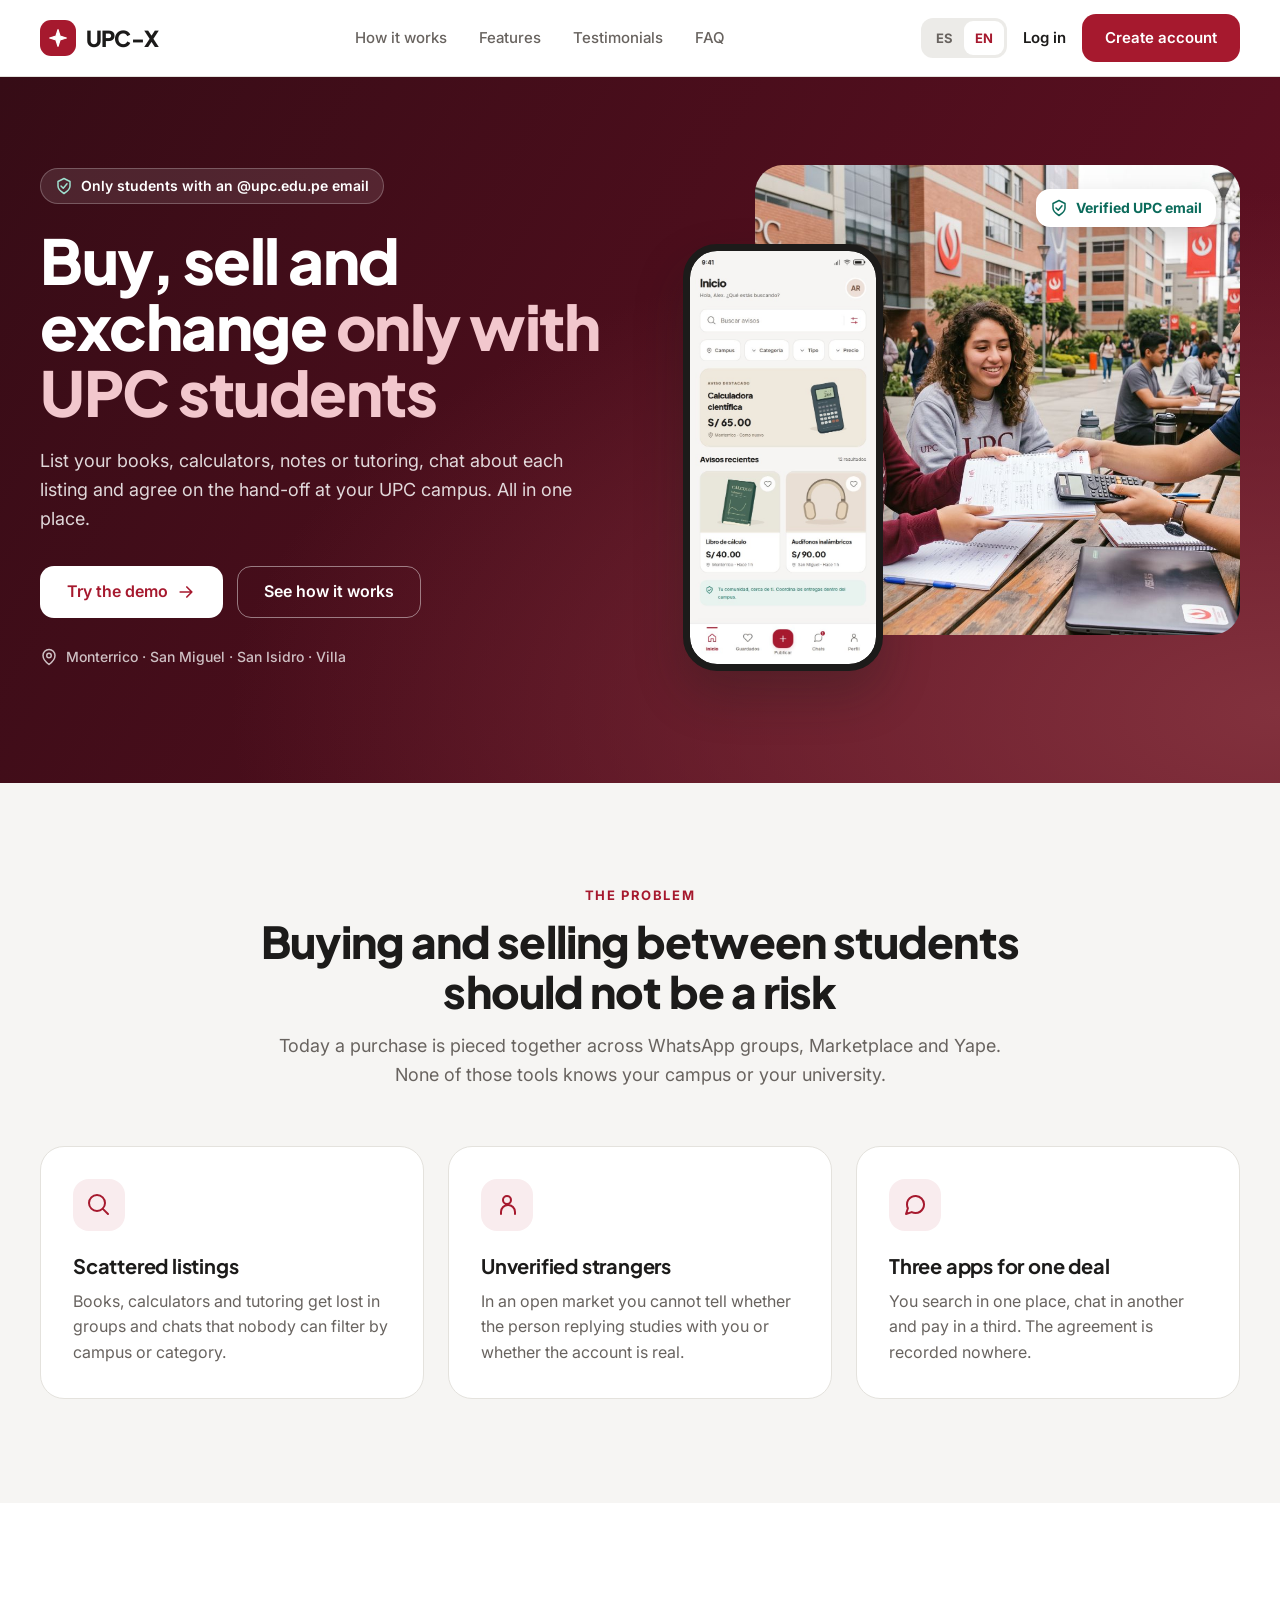
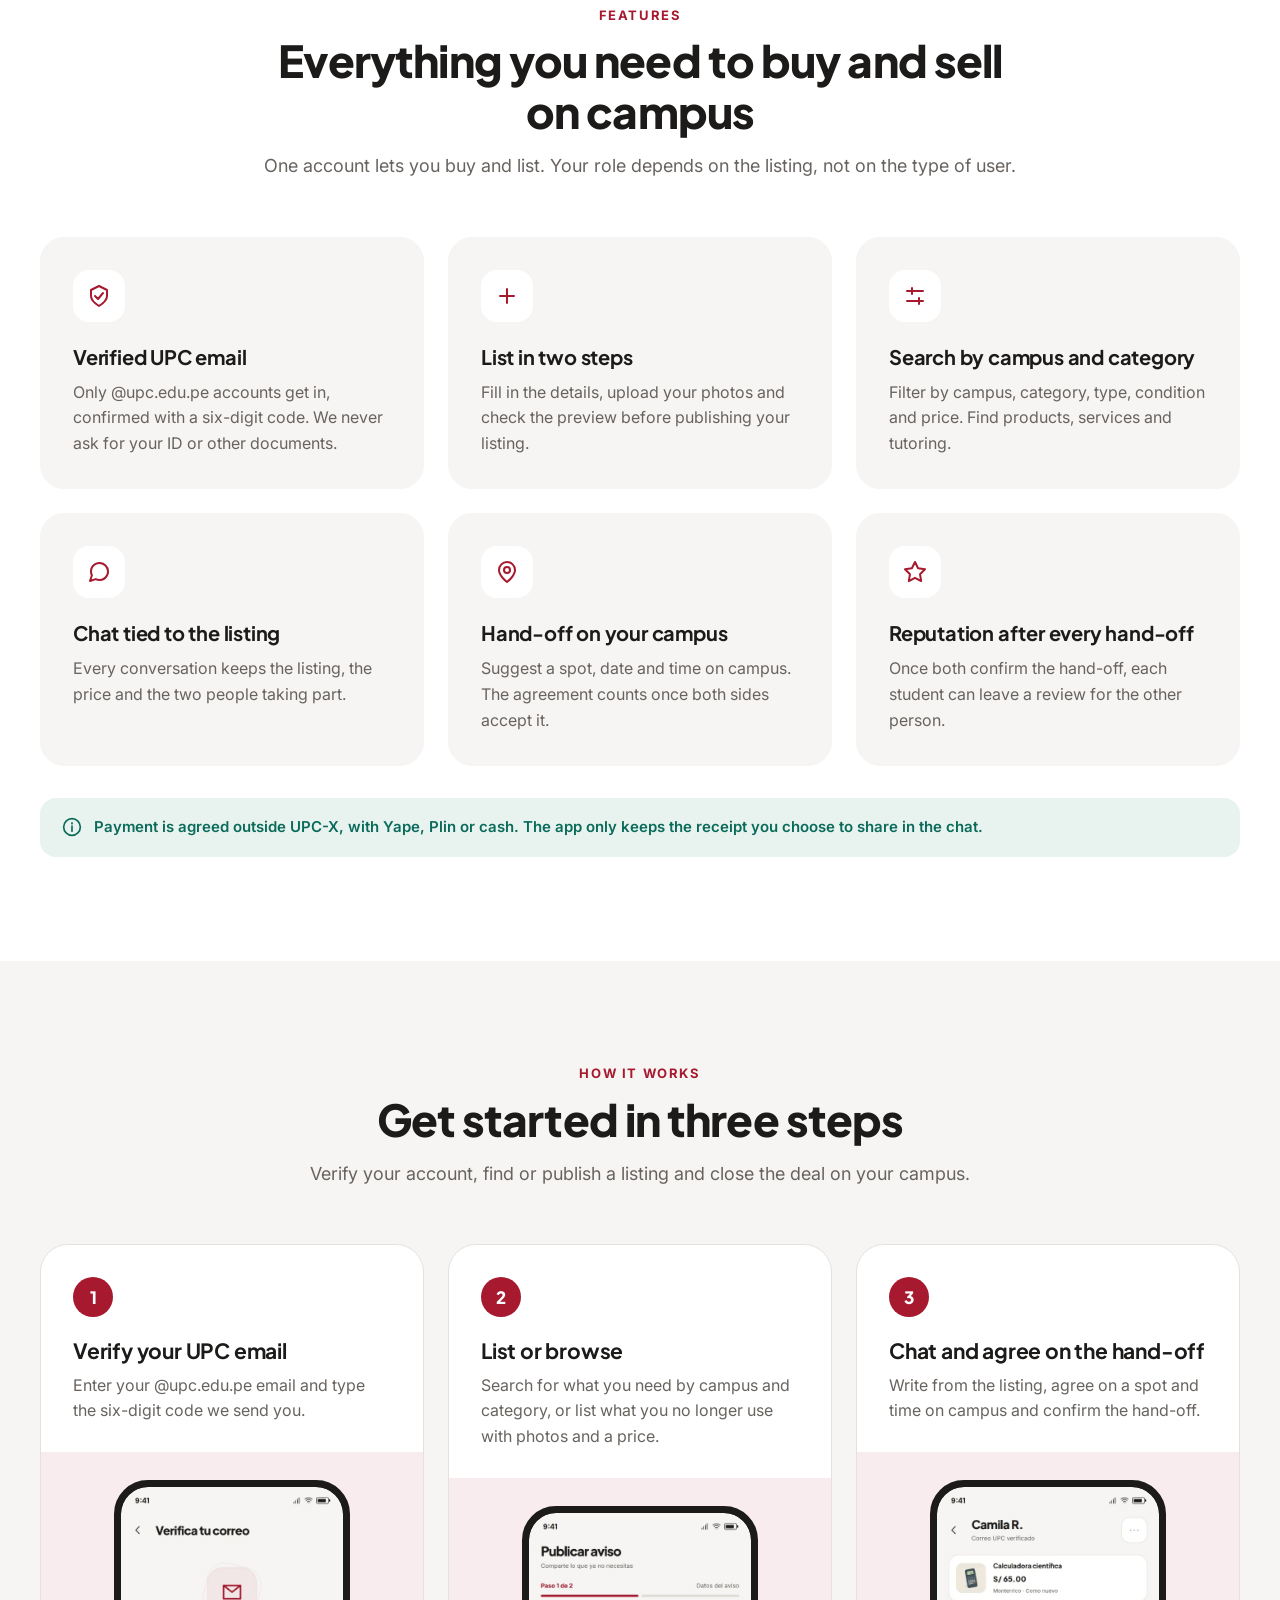
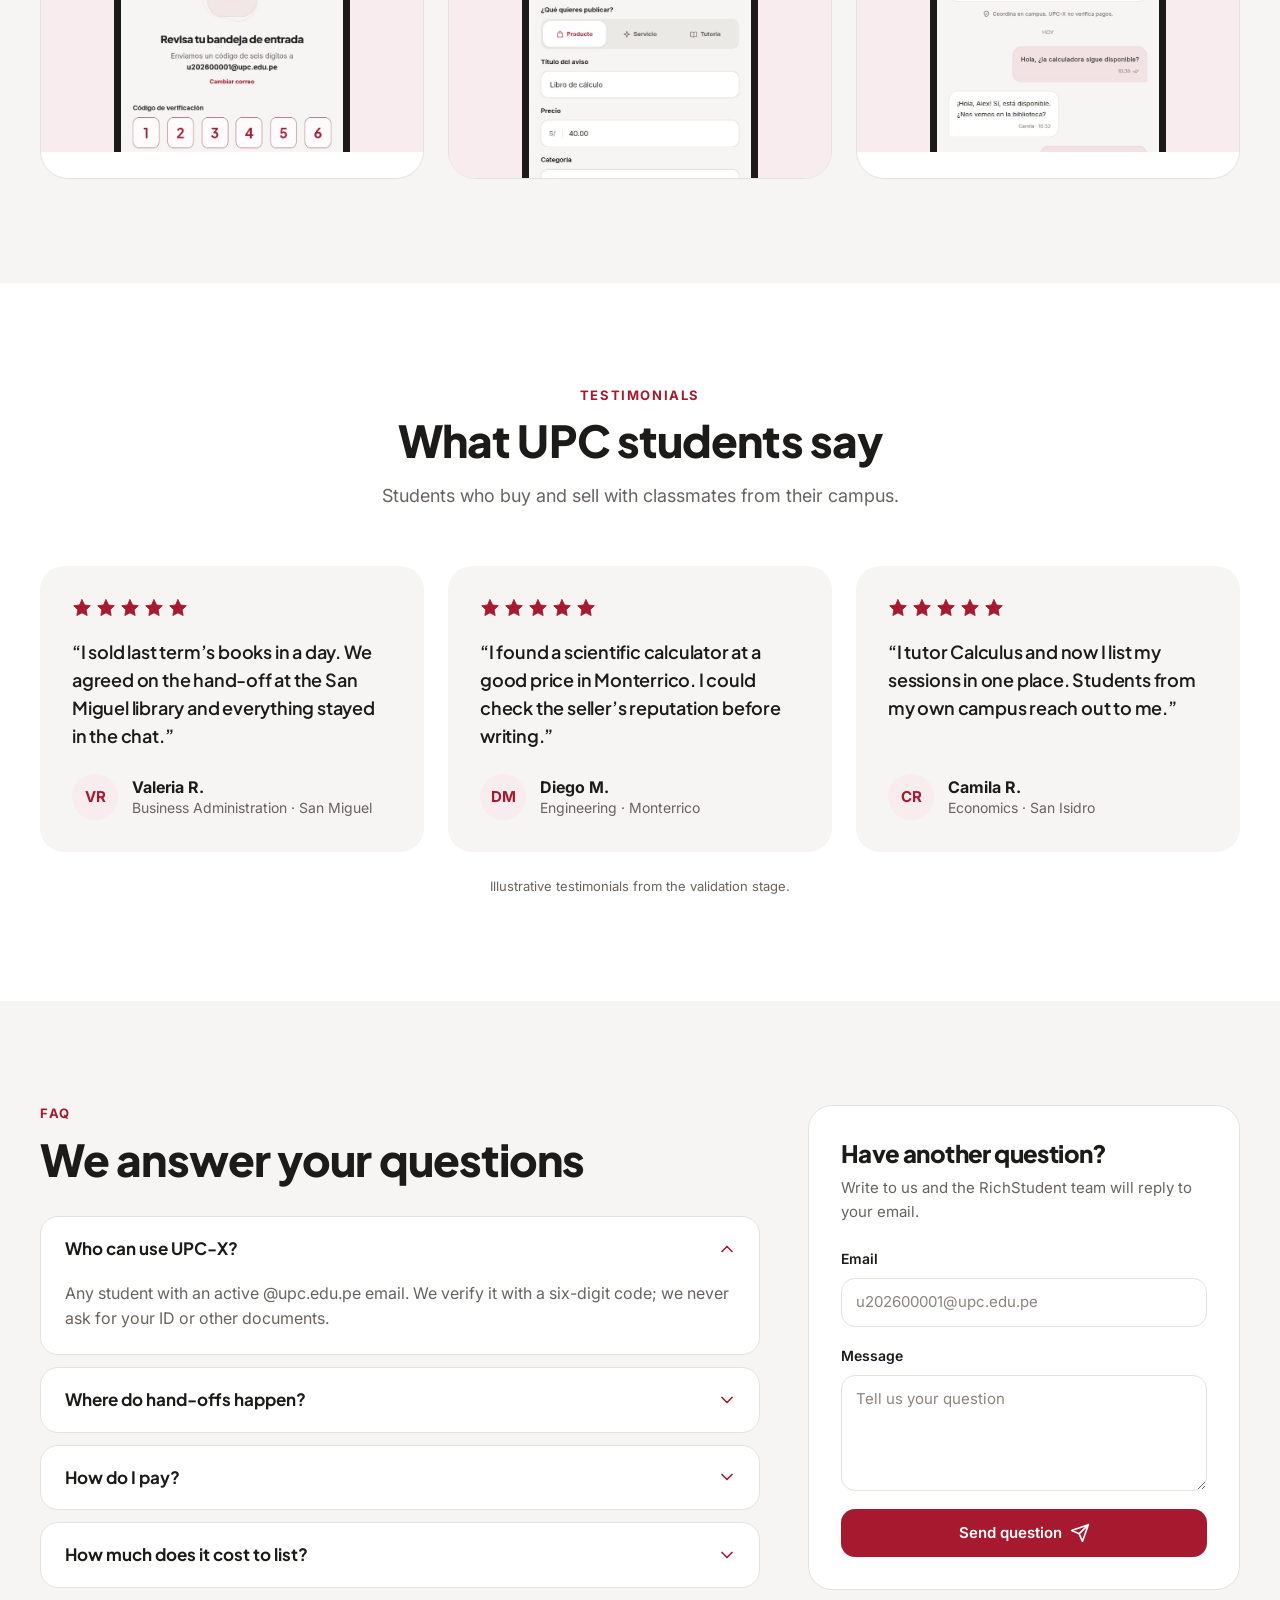
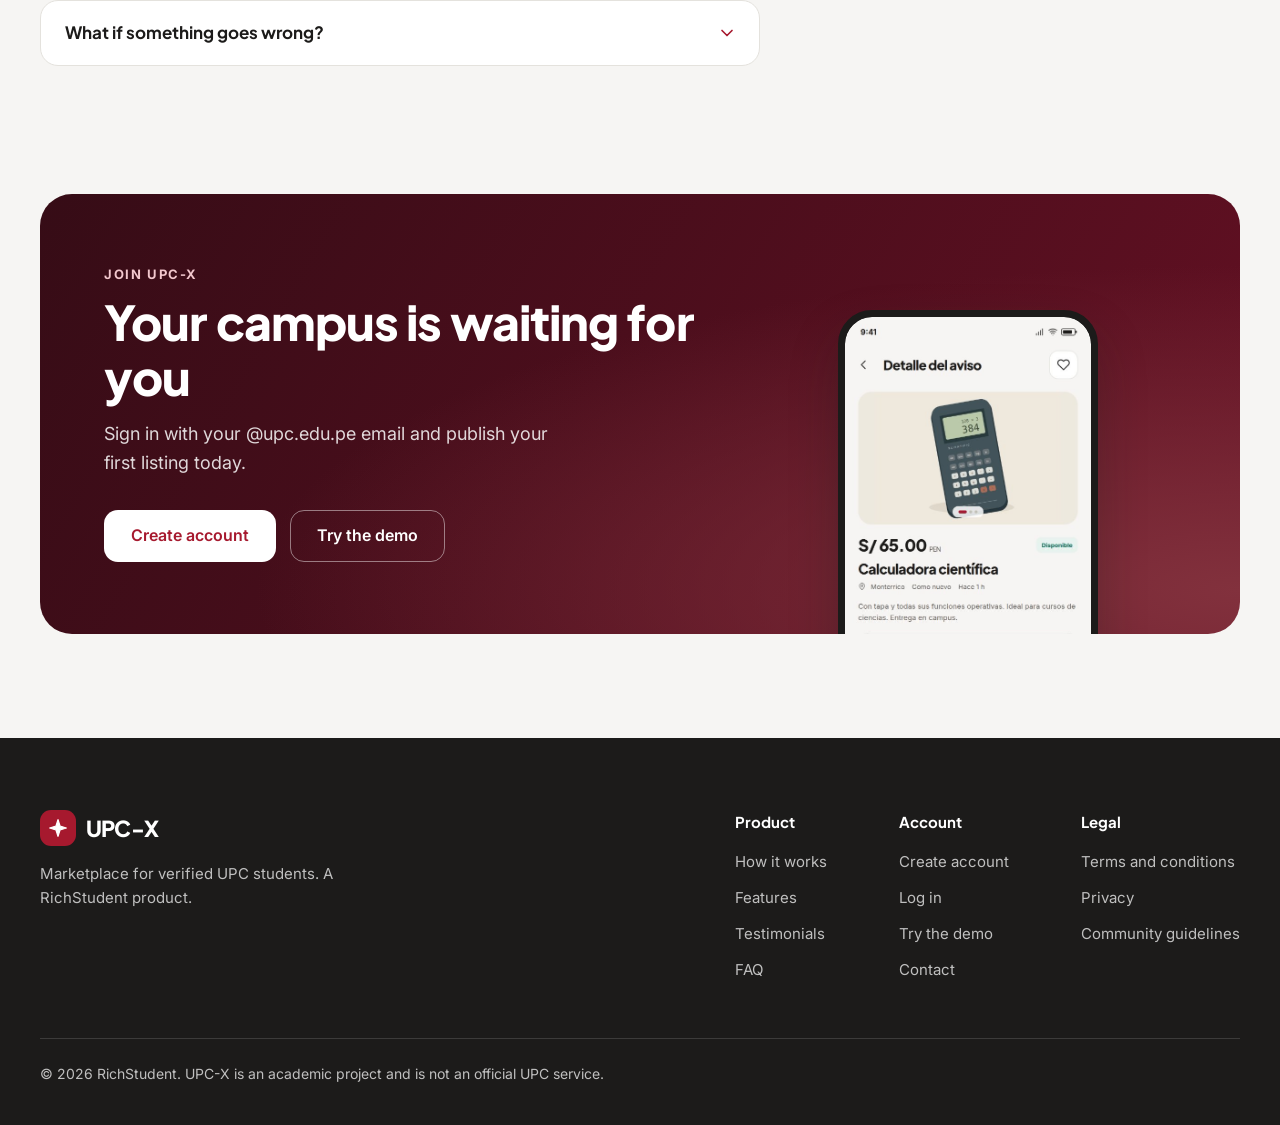
==== index.html @ 35629b8d "Forzar recarga de main.js (cache buster)" ====
<!doctype html>
<html lang="es-419">
<head>
  <meta charset="utf-8">
  <meta name="viewport" content="width=device-width, initial-scale=1">
  <title>UPC-X — Compra, vende e intercambia entre estudiantes UPC</title>
  <meta name="description" content="Marketplace web y móvil para estudiantes UPC verificados que coordinan compras, ventas, servicios y tutorías dentro del campus.">
  <meta name="keywords" content="marketplace UPC, estudiantes UPC, compra y venta en campus, avisos entre estudiantes, tutorías UPC">
  <meta name="author" content="RichStudent">
  <meta name="robots" content="index, follow">
  <meta name="theme-color" content="#a6192e">
  <link rel="canonical" href="https://upc-x.github.io/Landing-Page/">
  <link rel="alternate" hreflang="es-419" href="https://upc-x.github.io/Landing-Page/?lang=es">
  <link rel="alternate" hreflang="en" href="https://upc-x.github.io/Landing-Page/?lang=en">
  <link rel="alternate" hreflang="x-default" href="https://upc-x.github.io/Landing-Page/">
  <meta property="og:type" content="website">
  <meta property="og:site_name" content="UPC-X">
  <meta property="og:locale" content="es_LA">
  <meta property="og:locale:alternate" content="en_US">
  <meta property="og:url" content="https://upc-x.github.io/Landing-Page/">
  <meta property="og:title" content="UPC-X — Compra, vende e intercambia entre estudiantes UPC">
  <meta property="og:description" content="Marketplace web y móvil para estudiantes UPC verificados que coordinan compras, ventas, servicios y tutorías dentro del campus.">
  <meta property="og:image" content="https://upc-x.github.io/Landing-Page/assets/images/og-image.jpg">
  <meta property="og:image:alt" content="Portada de UPC-X: estudiantes UPC intercambiando útiles y la aplicación en un celular.">
  <meta name="twitter:card" content="summary_large_image">
  <meta name="twitter:title" content="UPC-X — Compra, vende e intercambia entre estudiantes UPC">
  <meta name="twitter:description" content="Marketplace web y móvil para estudiantes UPC verificados que coordinan compras, ventas, servicios y tutorías dentro del campus.">
  <meta name="twitter:image" content="https://upc-x.github.io/Landing-Page/assets/images/og-image.jpg">
  <meta name="twitter:image:alt" content="Portada de UPC-X: estudiantes UPC intercambiando útiles y la aplicación en un celular.">
  <link rel="icon" href="assets/icons/favicon.svg" type="image/svg+xml">
  <link rel="preconnect" href="https://fonts.googleapis.com">
  <link rel="preconnect" href="https://fonts.gstatic.com" crossorigin>
  <link href="https://fonts.googleapis.com/css2?family=Inter:wght@400;500;600;700&amp;family=Plus+Jakarta+Sans:wght@600;700;800&amp;display=swap" rel="stylesheet">
  <link rel="stylesheet" href="css/styles.css">
</head>
<body>
  <a class="skip-link" href="#contenido" data-i18n="skip">Saltar al contenido</a>

  <div id="landing">
    <header class="site-header" data-lp="LP-01" data-title="Inicio" data-name="Encabezado">
      <nav class="nav" aria-label="Principal" data-i18n-attr="aria-label:navLabel" data-name="nav · Barra superior">
        <div class="container nav-inner">
          <a class="brand" href="#inicio" aria-label="UPC-X, ir al inicio" data-i18n-attr="aria-label:brandLabel" data-name="Logo UPC-X">
            <span class="brand-mark"><svg class="icon" viewBox="0 0 24 24" aria-hidden="true"><path d="m12 2 2.4 7.6L22 12l-7.6 2.4L12 22l-2.4-7.6L2 12l7.6-2.4Z"/></svg></span>
            <span class="brand-name">UPC-X</span>
          </a>
          <ul class="nav-links" id="nav-menu" data-name="Enlaces">
            <li><a href="#como-funciona" data-i18n="navHow">Cómo funciona</a></li>
            <li><a href="#caracteristicas" data-i18n="navFeatures">Características</a></li>
            <li><a href="#testimonios" data-i18n="navTestimonials">Testimonios</a></li>
            <li><a href="#preguntas" data-i18n="navFaq">Preguntas frecuentes</a></li>
            <li class="nav-menu-actions"><a class="btn btn-outline" href="https://app.upcx.tech/acceso/iniciar-sesion" data-cta="login" data-i18n="login">Iniciar sesión</a><a class="btn btn-primary" href="https://app.upcx.tech/acceso/registro" data-cta="signup" data-i18n="signup">Crear cuenta</a></li>
          </ul>
          <div class="nav-actions" data-name="Acciones">
            <div class="lang-switch" role="group" aria-label="Idioma" data-i18n-attr="aria-label:langLabel" data-name="Selector de idioma">
              <button type="button" class="lang-option" data-lang="es" aria-pressed="true">ES</button>
              <button type="button" class="lang-option" data-lang="en" aria-pressed="false">EN</button>
            </div>
            <a class="nav-login" href="https://app.upcx.tech/acceso/iniciar-sesion" data-cta="login" data-i18n="login">Iniciar sesión</a>
            <a class="btn btn-primary nav-signup" href="https://app.upcx.tech/acceso/registro" data-cta="signup" data-i18n="signup" data-name="btn primary · Crear cuenta">Crear cuenta</a>
            <button type="button" class="menu-toggle" aria-expanded="false" aria-controls="nav-menu" aria-label="Abrir menú" data-i18n-attr="aria-label:menuOpen" data-name="icon-button · Menú">
              <svg class="icon" viewBox="0 0 24 24" aria-hidden="true"><path d="M4 7h16M4 12h16M4 17h16"/></svg>
            </button>
          </div>
        </div>
      </nav>

    </header>

    <main id="contenido">
      <section class="hero" id="inicio" aria-labelledby="hero-title" data-lp="LP-01" data-title="Inicio" data-name="Hero">
        <div class="container hero-grid">
          <div class="hero-copy" data-name="Propuesta de valor">
            <p class="hero-badge" data-name="badge · Solo estudiantes UPC"><svg class="icon" viewBox="0 0 24 24" aria-hidden="true"><path d="m12 2 8 4v6c0 5-8 10-8 10S4 17 4 12V6Zm-4 10 3 3 5-6"/></svg><span data-i18n="heroBadge">Solo estudiantes con correo @upc.edu.pe</span></p>
            <h1 id="hero-title" data-i18n-html="heroTitle">Compra, vende e intercambia <em>solo entre upecinos</em></h1>
            <p class="hero-lead" data-i18n="heroLead">Publica tus libros, calculadoras, apuntes o tutorías, conversa sobre cada aviso y acuerda la entrega en tu sede UPC. Todo en un mismo lugar.</p>
            <div class="hero-actions" data-name="Acciones">
              <a class="btn btn-light btn-lg" href="https://www.figma.com/proto/QGamFXN1K46XmRBrmCYpq9/UPC-X-Diseno-y-prototipos?node-id=5-325&amp;starting-point-node-id=5%3A325&amp;page-id=0%3A1&amp;scaling=scale-down" data-cta="demo" data-name="btn light · Probar demo"><span data-i18n="demo">Probar demo</span><svg class="icon" viewBox="0 0 24 24" aria-hidden="true"><path d="M5 12h14m-6-6 6 6-6 6"/></svg></a>
              <a class="btn btn-ghost btn-lg" href="#como-funciona" data-i18n="seeHow" data-name="btn ghost · Ver cómo funciona">Ver cómo funciona</a>
            </div>
            <p class="hero-campus" data-name="Sedes"><svg class="icon" viewBox="0 0 24 24" aria-hidden="true"><path d="M20 10c0 6-8 12-8 12S4 16 4 10a8 8 0 0 1 16 0ZM15 10a3 3 0 1 1-6 0 3 3 0 0 1 6 0Z"/></svg><span data-i18n="heroCampus">Monterrico · San Miguel · San Isidro · Villa</span></p>
          </div>
          <div class="hero-visual" data-name="Visual del hero">
            <img class="hero-photo" src="assets/images/hero-image.jpg" alt="Estudiantes UPC intercambian una calculadora y apuntes en una mesa del campus." data-i18n-attr="alt:heroPhotoAlt" width="1600" height="873" data-img="hero-image.jpg" data-wire="placeholder">
            <div class="phone hero-phone" data-name="Celular · Inicio">
              <img src="assets/images/app-home.jpg" alt="Pantalla de inicio de la app UPC-X con buscador, filtros y avisos recientes." data-i18n-attr="alt:appHomeAlt" width="540" height="1199" data-img="app-home.jpg" data-wire="placeholder">
            </div>
            <p class="hero-chip" data-name="badge · Correo UPC verificado"><svg class="icon" viewBox="0 0 24 24" aria-hidden="true"><path d="m12 2 8 4v6c0 5-8 10-8 10S4 17 4 12V6Zm-4 10 3 3 5-6"/></svg><span data-i18n="verifiedChip">Correo UPC verificado</span></p>
          </div>
        </div>
      </section>
      <section class="section section-warm" id="problema" aria-labelledby="problem-title" data-lp="LP-02" data-title="El problema" data-name="El problema">
        <div class="container">
          <div class="section-head" data-name="Encabezado">
            <p class="eyebrow" data-i18n="problemEyebrow">El problema</p>
            <h2 id="problem-title" data-i18n="problemTitle">Comprar y vender entre estudiantes no debería ser un riesgo</h2>
            <p class="section-lead" data-i18n="problemLead">Hoy la compra se arma entre grupos de WhatsApp, Marketplace y Yape. Ninguna de esas herramientas sabe de tu sede ni de tu universidad.</p>
          </div>
          <div class="card-grid card-grid-3" data-name="Tarjetas">
            <article class="card" data-name="Tarjeta · Avisos dispersos">
              <span class="card-icon"><svg class="icon" viewBox="0 0 24 24" aria-hidden="true"><path d="M21 21l-4.4-4.4M18 10a8 8 0 1 1-16 0 8 8 0 0 1 16 0Z"/></svg></span>
              <h3 data-i18n="problem1Title">Avisos dispersos</h3>
              <p data-i18n="problem1Text">Libros, calculadoras y tutorías se pierden entre grupos y chats que nadie puede filtrar por sede o categoría.</p>
            </article>
            <article class="card" data-name="Tarjeta · Desconocidos">
              <span class="card-icon"><svg class="icon" viewBox="0 0 24 24" aria-hidden="true"><path d="M20 21v-2a7 7 0 0 0-14 0v2M16 7a4 4 0 1 1-8 0 4 4 0 0 1 8 0Z"/></svg></span>
              <h3 data-i18n="problem2Title">Desconocidos sin verificar</h3>
              <p data-i18n="problem2Text">En un mercado abierto no sabes si quien te responde estudia contigo o si la cuenta es real.</p>
            </article>
            <article class="card" data-name="Tarjeta · Tres aplicaciones">
              <span class="card-icon"><svg class="icon" viewBox="0 0 24 24" aria-hidden="true"><path d="M21 11.5a8.4 8.4 0 0 1-.9 3.8 8.5 8.5 0 0 1-7.6 4.7 8.4 8.4 0 0 1-3.8-.9L3 21l1.9-5.7a8.4 8.4 0 0 1-.9-3.8 8.5 8.5 0 0 1 4.7-7.6 8.4 8.4 0 0 1 3.8-.9h.5a8.5 8.5 0 0 1 8 8v.5Z"/></svg></span>
              <h3 data-i18n="problem3Title">Todo en tres aplicaciones</h3>
              <p data-i18n="problem3Text">Buscas en un lado, conversas en otro y pagas en un tercero. El acuerdo no queda registrado en ningún lugar.</p>
            </article>
          </div>
        </div>
      </section>

      <section class="section" id="caracteristicas" aria-labelledby="features-title" data-lp="LP-03" data-title="Características" data-name="Características">
        <div class="container">
          <div class="section-head" data-name="Encabezado">
            <p class="eyebrow" data-i18n="featuresEyebrow">Características</p>
            <h2 id="features-title" data-i18n="featuresTitle">Todo lo que necesitas para comprar y vender en tu campus</h2>
            <p class="section-lead" data-i18n="featuresLead">Una sola cuenta sirve para comprar y para publicar. Tu rol depende del aviso, no del tipo de usuario.</p>
          </div>
          <div class="card-grid card-grid-3" data-name="Tarjetas">
            <article class="card card-soft" data-name="Tarjeta · Correo verificado">
              <span class="card-icon"><svg class="icon" viewBox="0 0 24 24" aria-hidden="true"><path d="m12 2 8 4v6c0 5-8 10-8 10S4 17 4 12V6Zm-4 10 3 3 5-6"/></svg></span>
              <h3 data-i18n="feature1Title">Correo UPC verificado</h3>
              <p data-i18n="feature1Text">Solo ingresan cuentas @upc.edu.pe, confirmadas con un código de seis dígitos. No pedimos DNI ni otros documentos.</p>
            </article>
            <article class="card card-soft" data-name="Tarjeta · Publicar">
              <span class="card-icon"><svg class="icon" viewBox="0 0 24 24" aria-hidden="true"><path d="M12 5v14M5 12h14"/></svg></span>
              <h3 data-i18n="feature2Title">Publica en dos pasos</h3>
              <p data-i18n="feature2Text">Completa los datos, sube tus fotos y revisa la previsualización antes de publicar tu aviso.</p>
            </article>
            <article class="card card-soft" data-name="Tarjeta · Buscar">
              <span class="card-icon"><svg class="icon" viewBox="0 0 24 24" aria-hidden="true"><path d="M4 7h16M4 17h16M9 4v6M16 14v6"/></svg></span>
              <h3 data-i18n="feature3Title">Busca por sede y categoría</h3>
              <p data-i18n="feature3Text">Filtra por campus, categoría, tipo, condición y precio. Encuentra productos, servicios y tutorías.</p>
            </article>
            <article class="card card-soft" data-name="Tarjeta · Chat">
              <span class="card-icon"><svg class="icon" viewBox="0 0 24 24" aria-hidden="true"><path d="M21 11.5a8.4 8.4 0 0 1-.9 3.8 8.5 8.5 0 0 1-7.6 4.7 8.4 8.4 0 0 1-3.8-.9L3 21l1.9-5.7a8.4 8.4 0 0 1-.9-3.8 8.5 8.5 0 0 1 4.7-7.6 8.4 8.4 0 0 1 3.8-.9h.5a8.5 8.5 0 0 1 8 8v.5Z"/></svg></span>
              <h3 data-i18n="feature4Title">Chat ligado al aviso</h3>
              <p data-i18n="feature4Text">Cada conversación conserva el aviso, el precio y a las dos personas que participan.</p>
            </article>
            <article class="card card-soft" data-name="Tarjeta · Encuentro">
              <span class="card-icon"><svg class="icon" viewBox="0 0 24 24" aria-hidden="true"><path d="M20 10c0 6-8 12-8 12S4 16 4 10a8 8 0 0 1 16 0ZM15 10a3 3 0 1 1-6 0 3 3 0 0 1 6 0Z"/></svg></span>
              <h3 data-i18n="feature5Title">Entrega en tu sede</h3>
              <p data-i18n="feature5Text">Propón punto, fecha y hora dentro del campus. El acuerdo vale cuando ambas partes lo aceptan.</p>
            </article>
            <article class="card card-soft" data-name="Tarjeta · Reputación">
              <span class="card-icon"><svg class="icon" viewBox="0 0 24 24" aria-hidden="true"><path d="m12 2 3.1 6.3L22 9.3l-5 4.9 1.2 6.9-6.2-3.3-6.2 3.3 1.2-6.9-5-4.9 6.9-1Z"/></svg></span>
              <h3 data-i18n="feature6Title">Reputación tras cada entrega</h3>
              <p data-i18n="feature6Text">Cuando ambos confirman la entrega, cada estudiante puede dejar una reseña a la otra persona.</p>
            </article>
          </div>
          <p class="notice" data-name="notice · Pagos fuera de UPC-X"><svg class="icon" viewBox="0 0 24 24" aria-hidden="true"><path d="M22 12a10 10 0 1 1-20 0 10 10 0 0 1 20 0ZM12 11v6m0-10v1"/></svg><span data-i18n="paymentNotice">El pago se acuerda fuera de UPC-X, con Yape, Plin o efectivo. La app solo guarda la constancia que decidas compartir en el chat.</span></p>
        </div>
      </section>

      <section class="section section-warm" id="como-funciona" aria-labelledby="how-title" data-lp="LP-04" data-title="Cómo funciona" data-name="Cómo funciona">
        <div class="container">
          <div class="section-head" data-name="Encabezado">
            <p class="eyebrow" data-i18n="howEyebrow">Cómo funciona</p>
            <h2 id="how-title" data-i18n="howTitle">Empieza en tres pasos</h2>
            <p class="section-lead" data-i18n="howLead">Verifica tu cuenta, encuentra o publica un aviso y cierra el trato en tu sede.</p>
          </div>
          <ol class="steps" data-name="Pasos">
            <li class="step" data-name="Paso 1 · Verifica">
              <div class="step-copy" data-name="Texto">
                <span class="step-number" aria-hidden="true">1</span>
                <h3 data-i18n="step1Title">Verifica tu correo UPC</h3>
                <p data-i18n="step1Text">Ingresa tu correo @upc.edu.pe y escribe el código de seis dígitos que te enviamos.</p>
              </div>
              <div class="step-shot" data-name="Captura">
                <div class="phone" data-name="Celular · Verificación"><img src="assets/images/app-verification.jpg" alt="Pantalla de verificación con el código de seis dígitos." data-i18n-attr="alt:appVerifyAlt" width="540" height="1199" loading="lazy" data-img="app-verification.jpg" data-wire="placeholder"></div>
              </div>
            </li>
            <li class="step" data-name="Paso 2 · Publica o explora">
              <div class="step-copy" data-name="Texto">
                <span class="step-number" aria-hidden="true">2</span>
                <h3 data-i18n="step2Title">Publica o explora</h3>
                <p data-i18n="step2Text">Busca lo que necesitas por sede y categoría, o publica lo que ya no usas con fotos y precio.</p>
              </div>
              <div class="step-shot" data-name="Captura">
                <div class="phone" data-name="Celular · Publicar"><img src="assets/images/app-publish.jpg" alt="Formulario para publicar un aviso con tipo, título, precio y categoría." data-i18n-attr="alt:appPublishAlt" width="540" height="1199" loading="lazy" data-img="app-publish.jpg" data-wire="placeholder"></div>
              </div>
            </li>
            <li class="step" data-name="Paso 3 · Acuerda">
              <div class="step-copy" data-name="Texto">
                <span class="step-number" aria-hidden="true">3</span>
                <h3 data-i18n="step3Title">Conversa y acuerda la entrega</h3>
                <p data-i18n="step3Text">Escribe desde el aviso, acuerden punto y hora en el campus y confirmen la entrega.</p>
              </div>
              <div class="step-shot" data-name="Captura">
                <div class="phone" data-name="Celular · Chat"><img src="assets/images/app-chat.jpg" alt="Conversación sobre una calculadora con la propuesta de encuentro." data-i18n-attr="alt:appChatAlt" width="540" height="1199" loading="lazy" data-img="app-chat.jpg" data-wire="placeholder"></div>
              </div>
            </li>
          </ol>
        </div>
      </section>

      <section class="section" id="testimonios" aria-labelledby="testimonials-title" data-lp="LP-05" data-title="Testimonios" data-name="Testimonios">
        <div class="container">
          <div class="section-head" data-name="Encabezado">
            <p class="eyebrow" data-i18n="testimonialsEyebrow">Testimonios</p>
            <h2 id="testimonials-title" data-i18n="testimonialsTitle">Lo que dicen los upecinos</h2>
            <p class="section-lead" data-i18n="testimonialsLead">Estudiantes que compran y venden entre compañeros de su sede.</p>
          </div>
          <div class="card-grid card-grid-3" data-name="Tarjetas">
            <figure class="quote" data-name="Testimonio · Valeria">
              <div class="stars" role="img" aria-label="5 de 5 estrellas" data-i18n-attr="aria-label:stars" data-name="Calificación · 5 estrellas"><svg class="icon" viewBox="0 0 24 24" aria-hidden="true"><path d="m12 2 3.1 6.3L22 9.3l-5 4.9 1.2 6.9-6.2-3.3-6.2 3.3 1.2-6.9-5-4.9 6.9-1Z"/></svg><svg class="icon" viewBox="0 0 24 24" aria-hidden="true"><path d="m12 2 3.1 6.3L22 9.3l-5 4.9 1.2 6.9-6.2-3.3-6.2 3.3 1.2-6.9-5-4.9 6.9-1Z"/></svg><svg class="icon" viewBox="0 0 24 24" aria-hidden="true"><path d="m12 2 3.1 6.3L22 9.3l-5 4.9 1.2 6.9-6.2-3.3-6.2 3.3 1.2-6.9-5-4.9 6.9-1Z"/></svg><svg class="icon" viewBox="0 0 24 24" aria-hidden="true"><path d="m12 2 3.1 6.3L22 9.3l-5 4.9 1.2 6.9-6.2-3.3-6.2 3.3 1.2-6.9-5-4.9 6.9-1Z"/></svg><svg class="icon" viewBox="0 0 24 24" aria-hidden="true"><path d="m12 2 3.1 6.3L22 9.3l-5 4.9 1.2 6.9-6.2-3.3-6.2 3.3 1.2-6.9-5-4.9 6.9-1Z"/></svg></div>
              <blockquote data-i18n="quote1">“Vendí mis libros del ciclo pasado en un día. Coordinamos la entrega en la biblioteca de San Miguel y todo quedó en el chat.”</blockquote>
              <figcaption class="person" data-name="Autora"><span class="avatar" aria-hidden="true">VR</span><span><strong>Valeria R.</strong><span data-i18n="quote1Role">Administración · San Miguel</span></span></figcaption>
            </figure>
            <figure class="quote" data-name="Testimonio · Diego">
              <div class="stars" role="img" aria-label="5 de 5 estrellas" data-i18n-attr="aria-label:stars" data-name="Calificación · 5 estrellas"><svg class="icon" viewBox="0 0 24 24" aria-hidden="true"><path d="m12 2 3.1 6.3L22 9.3l-5 4.9 1.2 6.9-6.2-3.3-6.2 3.3 1.2-6.9-5-4.9 6.9-1Z"/></svg><svg class="icon" viewBox="0 0 24 24" aria-hidden="true"><path d="m12 2 3.1 6.3L22 9.3l-5 4.9 1.2 6.9-6.2-3.3-6.2 3.3 1.2-6.9-5-4.9 6.9-1Z"/></svg><svg class="icon" viewBox="0 0 24 24" aria-hidden="true"><path d="m12 2 3.1 6.3L22 9.3l-5 4.9 1.2 6.9-6.2-3.3-6.2 3.3 1.2-6.9-5-4.9 6.9-1Z"/></svg><svg class="icon" viewBox="0 0 24 24" aria-hidden="true"><path d="m12 2 3.1 6.3L22 9.3l-5 4.9 1.2 6.9-6.2-3.3-6.2 3.3 1.2-6.9-5-4.9 6.9-1Z"/></svg><svg class="icon" viewBox="0 0 24 24" aria-hidden="true"><path d="m12 2 3.1 6.3L22 9.3l-5 4.9 1.2 6.9-6.2-3.3-6.2 3.3 1.2-6.9-5-4.9 6.9-1Z"/></svg></div>
              <blockquote data-i18n="quote2">“Encontré una calculadora científica a buen precio en Monterrico. Pude ver la reputación del vendedor antes de escribirle.”</blockquote>
              <figcaption class="person" data-name="Autor"><span class="avatar" aria-hidden="true">DM</span><span><strong>Diego M.</strong><span data-i18n="quote2Role">Ingeniería · Monterrico</span></span></figcaption>
            </figure>
            <figure class="quote" data-name="Testimonio · Camila">
              <div class="stars" role="img" aria-label="5 de 5 estrellas" data-i18n-attr="aria-label:stars" data-name="Calificación · 5 estrellas"><svg class="icon" viewBox="0 0 24 24" aria-hidden="true"><path d="m12 2 3.1 6.3L22 9.3l-5 4.9 1.2 6.9-6.2-3.3-6.2 3.3 1.2-6.9-5-4.9 6.9-1Z"/></svg><svg class="icon" viewBox="0 0 24 24" aria-hidden="true"><path d="m12 2 3.1 6.3L22 9.3l-5 4.9 1.2 6.9-6.2-3.3-6.2 3.3 1.2-6.9-5-4.9 6.9-1Z"/></svg><svg class="icon" viewBox="0 0 24 24" aria-hidden="true"><path d="m12 2 3.1 6.3L22 9.3l-5 4.9 1.2 6.9-6.2-3.3-6.2 3.3 1.2-6.9-5-4.9 6.9-1Z"/></svg><svg class="icon" viewBox="0 0 24 24" aria-hidden="true"><path d="m12 2 3.1 6.3L22 9.3l-5 4.9 1.2 6.9-6.2-3.3-6.2 3.3 1.2-6.9-5-4.9 6.9-1Z"/></svg><svg class="icon" viewBox="0 0 24 24" aria-hidden="true"><path d="m12 2 3.1 6.3L22 9.3l-5 4.9 1.2 6.9-6.2-3.3-6.2 3.3 1.2-6.9-5-4.9 6.9-1Z"/></svg></div>
              <blockquote data-i18n="quote3">“Doy tutorías de Cálculo y ahora las publico en un solo lugar. Me escriben estudiantes de mi misma sede.”</blockquote>
              <figcaption class="person" data-name="Autora"><span class="avatar" aria-hidden="true">CR</span><span><strong>Camila R.</strong><span data-i18n="quote3Role">Economía · San Isidro</span></span></figcaption>
            </figure>
          </div>
          <p class="footnote" data-i18n="testimonialsNote">Testimonios ilustrativos de la etapa de validación.</p>
        </div>
      </section>

      <section class="section section-warm" id="preguntas" aria-labelledby="faq-title" data-lp="LP-06" data-title="Preguntas frecuentes y contacto" data-name="Preguntas frecuentes y contacto">
        <div class="container faq-grid">
          <div class="faq" data-name="Preguntas frecuentes">
            <div class="section-head section-head-left" data-name="Encabezado">
              <p class="eyebrow" data-i18n="faqEyebrow">Preguntas frecuentes</p>
              <h2 id="faq-title" data-i18n="faqTitle">Resolvemos tus dudas</h2>
            </div>
            <div class="faq-list" data-name="Lista">
              <details class="faq-item" open data-name="Pregunta · Quién">
                <summary><span data-i18n="faq1Q">¿Quién puede usar UPC-X?</span><svg class="icon faq-icon" viewBox="0 0 24 24" aria-hidden="true"><path d="m6 9 6 6 6-6"/></svg></summary>
                <p data-i18n="faq1A">Cualquier estudiante con correo @upc.edu.pe activo. Lo verificamos con un código de seis dígitos; no pedimos DNI ni otros documentos.</p>
              </details>
              <details class="faq-item" data-name="Pregunta · Entregas">
                <summary><span data-i18n="faq2Q">¿Dónde se realizan las entregas?</span><svg class="icon faq-icon" viewBox="0 0 24 24" aria-hidden="true"><path d="m6 9 6 6 6-6"/></svg></summary>
                <p data-i18n="faq2A">En una sede UPC de Lima: Monterrico, San Miguel, San Isidro o Villa. Desde el chat se propone punto, fecha y hora, y ambas partes deben aceptar. Recomendamos lugares concurridos del campus.</p>
              </details>
              <details class="faq-item" data-name="Pregunta · Pagos">
                <summary><span data-i18n="faq3Q">¿Cómo se paga?</span><svg class="icon faq-icon" viewBox="0 0 24 24" aria-hidden="true"><path d="m6 9 6 6 6-6"/></svg></summary>
                <p data-i18n="faq3A">Fuera de UPC-X, con billeteras digitales como Yape o Plin, o en efectivo al entregar. UPC-X no procesa pagos: solo registra la constancia que compartas en la conversación.</p>
              </details>
              <details class="faq-item" data-name="Pregunta · Costo">
                <summary><span data-i18n="faq4Q">¿Cuánto cuesta publicar?</span><svg class="icon faq-icon" viewBox="0 0 24 24" aria-hidden="true"><path d="m6 9 6 6 6-6"/></svg></summary>
                <p data-i18n="faq4A">Durante el piloto, publicar avisos y contactar a otros estudiantes no tiene costo.</p>
              </details>
              <details class="faq-item" data-name="Pregunta · Problemas">
                <summary><span data-i18n="faq5Q">¿Qué pasa si algo sale mal?</span><svg class="icon faq-icon" viewBox="0 0 24 24" aria-hidden="true"><path d="m6 9 6 6 6-6"/></svg></summary>
                <p data-i18n="faq5A">Puedes cancelar el acuerdo antes de la entrega y reportar un aviso o una conversación. Las reseñas solo se habilitan cuando ambas partes confirman la entrega.</p>
              </details>
            </div>
          </div>
          <div class="contact-card" id="contacto" data-name="Contacto">
            <h3 data-i18n="contactTitle">¿Tienes otra consulta?</h3>
            <p data-i18n="contactLead">Escríbenos y el equipo de RichStudent te responderá a tu correo.</p>
            <form class="contact-form" novalidate data-name="Formulario">
              <div class="field" data-name="field · Correo">
                <label for="contact-email" data-i18n="contactEmail">Correo electrónico</label>
                <input id="contact-email" name="email" type="email" autocomplete="email" placeholder="u202600001@upc.edu.pe" aria-describedby="contact-email-error">
                <p class="field-error" id="contact-email-error" hidden></p>
              </div>
              <div class="field" data-name="field · Mensaje">
                <label for="contact-message" data-i18n="contactMessage">Mensaje</label>
                <textarea id="contact-message" name="message" rows="4" placeholder="Cuéntanos tu duda" data-i18n-attr="placeholder:contactMessagePlaceholder" aria-describedby="contact-message-error"></textarea>
                <p class="field-error" id="contact-message-error" hidden></p>
              </div>
              <button type="submit" class="btn btn-primary btn-block" data-name="btn primary · Enviar consulta"><span data-i18n="contactSubmit">Enviar consulta</span><svg class="icon" viewBox="0 0 24 24" aria-hidden="true"><path d="m22 2-7 20-4-9L2 9Zm0 0L11 13"/></svg></button>
              <p class="form-status" role="status" aria-live="polite" hidden></p>
            </form>
          </div>
        </div>
      </section>

      <section class="section section-cta" aria-labelledby="cta-title" data-lp="LP-07" data-title="Llamado a la acción" data-name="Llamado a la acción">
        <div class="container">
          <div class="cta-card" data-name="Tarjeta CTA">
            <div class="cta-copy" data-name="Texto">
              <p class="eyebrow eyebrow-light" data-i18n="ctaEyebrow">Únete a UPC-X</p>
              <h2 id="cta-title" data-i18n="ctaTitle">Tu campus te está esperando</h2>
              <p class="cta-lead" data-i18n="ctaLead">Entra con tu correo @upc.edu.pe y publica tu primer aviso hoy.</p>
              <div class="hero-actions" data-name="Acciones">
                <a class="btn btn-light btn-lg" href="https://app.upcx.tech/acceso/registro" data-cta="signup" data-i18n="signup" data-name="btn light · Crear cuenta">Crear cuenta</a>
                <a class="btn btn-ghost btn-lg" href="https://www.figma.com/proto/QGamFXN1K46XmRBrmCYpq9/UPC-X-Diseno-y-prototipos?node-id=5-325&amp;starting-point-node-id=5%3A325&amp;page-id=0%3A1&amp;scaling=scale-down" data-cta="demo" data-i18n="demo" data-name="btn ghost · Probar demo">Probar demo</a>
              </div>
            </div>
            <div class="cta-visual" data-name="Visual">
              <div class="phone cta-phone" data-name="Celular · Detalle del aviso"><img src="assets/images/app-detail.jpg" alt="Detalle de un aviso con precio, sede de entrega y botón para contactar." data-i18n-attr="alt:appDetailAlt" width="540" height="1199" loading="lazy" data-img="app-detail.jpg" data-wire="placeholder"></div>
            </div>
          </div>
        </div>
      </section>
    </main>

    <footer class="footer" data-lp="LP-08" data-title="Footer" data-name="Footer">
      <div class="container">
        <div class="footer-top" data-name="Contenido">
          <div class="footer-brand" data-name="Marca">
            <a class="brand brand-light" href="#inicio" aria-label="UPC-X, volver al inicio" data-i18n-attr="aria-label:brandTopLabel" data-name="Logo UPC-X">
              <span class="brand-mark"><svg class="icon" viewBox="0 0 24 24" aria-hidden="true"><path d="m12 2 2.4 7.6L22 12l-7.6 2.4L12 22l-2.4-7.6L2 12l7.6-2.4Z"/></svg></span>
              <span class="brand-name">UPC-X</span>
            </a>
            <p data-i18n="footerTagline">Marketplace entre estudiantes UPC verificados. Un producto de RichStudent.</p>
          </div>
          <nav class="footer-cols" aria-label="Pie de página" data-i18n-attr="aria-label:footerNavLabel" data-name="Columnas">
            <div class="footer-col" data-name="Producto">
              <h4 data-i18n="footerProduct">Producto</h4>
              <a href="#como-funciona" data-i18n="navHow">Cómo funciona</a>
              <a href="#caracteristicas" data-i18n="navFeatures">Características</a>
              <a href="#testimonios" data-i18n="navTestimonials">Testimonios</a>
              <a href="#preguntas" data-i18n="navFaq">Preguntas frecuentes</a>
            </div>
            <div class="footer-col" data-name="Cuenta">
              <h4 data-i18n="footerAccount">Cuenta</h4>
              <a href="https://app.upcx.tech/acceso/registro" data-cta="signup" data-i18n="signup">Crear cuenta</a>
              <a href="https://app.upcx.tech/acceso/iniciar-sesion" data-cta="login" data-i18n="login">Iniciar sesión</a>
              <a href="https://www.figma.com/proto/QGamFXN1K46XmRBrmCYpq9/UPC-X-Diseno-y-prototipos?node-id=5-325&amp;starting-point-node-id=5%3A325&amp;page-id=0%3A1&amp;scaling=scale-down" data-cta="demo" data-i18n="demo">Probar demo</a>
              <a href="#contacto" data-i18n="footerContact">Contacto</a>
            </div>
            <div class="footer-col" data-name="Legal">
              <h4 data-i18n="footerLegal">Legal</h4>
              <a href="terminos.html" data-i18n="footerTerms">Términos y condiciones</a>
              <a href="terminos.html#privacidad" data-i18n="footerPrivacy">Privacidad</a>
              <a href="terminos.html#normas" data-i18n="footerRules">Normas de la comunidad</a>
            </div>
          </nav>
        </div>
        <div class="footer-bottom" data-name="Legal">
          <p data-i18n="footerCopy">© 2026 RichStudent. UPC-X es un proyecto académico y no es un servicio oficial de la UPC.</p>
        </div>
      </div>
    </footer>
  </div>

  <script src="js/i18n.js"></script>
  <script src="js/main.js?v=2"></script>
</body>
</html>
---- css/styles.css ----
/* UPC-X landing. Tokens from report section 4.1 (same values as the mobile and web mock-ups). */
:root {
  --bg: #f6f5f3;
  --ink: #1c1b1a;
  --card: #fff;
  --primary: #a6192e;
  --primary-dark: #7c1022;
  --secondary: #ecebe8;
  --muted: #68635f;
  --line: #e4e2dd;
  --rose: #f9ecee;
  --rose-light: #f2c7cd;
  --green: #0b6b5b;
  --mint: #e8f3ef;
  --hero: radial-gradient(ellipse at 100% 90%, #82313d 0, transparent 58%), linear-gradient(120deg, #360c16, #641023);
  --radius-lg: 28px;
  --radius-md: 24px;
  --radius-sm: 16px;
  --font-title: "Plus Jakarta Sans", Arial, sans-serif;
  --font-body: Inter, Arial, sans-serif;
}

*,
*::before,
*::after {
  box-sizing: border-box;
}

html {
  scroll-behavior: smooth;
  scroll-padding-top: 88px;
}

body {
  margin: 0;
  background: var(--card);
  color: var(--ink);
  font-family: var(--font-body);
  font-size: 16px;
  line-height: 1.6;
  -webkit-font-smoothing: antialiased;
}

h1,
h2,
h3,
h4,
p,
ul,
ol,
figure,
blockquote {
  margin: 0;
}

ul,
ol {
  padding: 0;
  list-style: none;
}

a {
  color: inherit;
  text-decoration: none;
}

img {
  display: block;
  max-width: 100%;
  height: auto;
}

button,
input,
textarea {
  font: inherit;
}

:focus-visible {
  outline: 3px solid var(--primary);
  outline-offset: 3px;
}

.hero :focus-visible,
.cta-card :focus-visible,
.footer :focus-visible {
  outline-color: #fff;
}

.skip-link {
  position: absolute;
  top: -48px;
  left: 16px;
  z-index: 100;
  padding: 10px 16px;
  border-radius: 12px;
  background: var(--ink);
  color: #fff;
}

.skip-link:focus {
  top: 12px;
}

.container {
  width: 100%;
  max-width: 1248px;
  margin: 0 auto;
  padding: 0 24px;
}

.icon {
  width: 20px;
  height: 20px;
  flex: none;
  fill: none;
  stroke: currentColor;
  stroke-width: 2;
  stroke-linecap: round;
  stroke-linejoin: round;
}

/* Buttons */
.btn {
  display: inline-flex;
  align-items: center;
  justify-content: center;
  gap: 8px;
  min-height: 48px;
  padding: 0 22px;
  border: 1px solid transparent;
  border-radius: 14px;
  font-size: 15px;
  font-weight: 600;
  line-height: 1.2;
  white-space: nowrap;
  cursor: pointer;
  transition: background-color 0.2s ease, border-color 0.2s ease, color 0.2s ease;
}

.btn-lg {
  min-height: 52px;
  padding: 0 26px;
  font-size: 16px;
}

.btn-block {
  width: 100%;
}

.btn-primary {
  background: var(--primary);
  color: #fff;
}

.btn-primary:hover {
  background: var(--primary-dark);
}

.btn-outline {
  border-color: var(--line);
  background: var(--card);
  color: var(--ink);
}

.btn-outline:hover {
  border-color: var(--primary);
  color: var(--primary);
}

.btn-light {
  background: #fff;
  color: var(--primary);
}

.btn-light:hover {
  background: var(--rose);
}

.btn-ghost {
  border-color: rgba(255, 255, 255, 0.45);
  background: transparent;
  color: #fff;
}

.btn-ghost:hover {
  border-color: #fff;
  background: rgba(255, 255, 255, 0.1);
}

/* Brand */
.brand {
  display: inline-flex;
  align-items: center;
  gap: 10px;
  color: var(--ink);
}

.brand-mark {
  display: grid;
  place-items: center;
  width: 36px;
  height: 36px;
  border-radius: 11px;
  background: var(--primary);
  color: #fff;
}

.brand-mark .icon {
  width: 20px;
  height: 20px;
  fill: currentColor;
  stroke-width: 1.5;
}

.brand-name {
  font-family: var(--font-title);
  font-size: 22px;
  font-weight: 800;
  line-height: 1;
  letter-spacing: -0.8px;
}

.brand-light {
  color: #fff;
}

/* Navigation */
.site-header {
  position: sticky;
  top: 0;
  z-index: 50;
}

.nav {
  position: relative;
  border-bottom: 1px solid var(--line);
  background: rgba(255, 255, 255, 0.96);
  backdrop-filter: blur(8px);
}

.nav-inner {
  display: flex;
  align-items: center;
  justify-content: space-between;
  gap: 24px;
  height: 76px;
}

.nav-links {
  display: flex;
  align-items: center;
  gap: 32px;
  font-size: 15px;
  font-weight: 500;
}

.nav-links a {
  color: var(--muted);
}

.nav-links a:hover {
  color: var(--primary);
}

.nav-menu-actions {
  display: none;
}

.nav-actions {
  display: flex;
  align-items: center;
  gap: 16px;
}

.nav-login {
  font-size: 15px;
  font-weight: 600;
}

.nav-login:hover {
  color: var(--primary);
}

.lang-switch {
  display: inline-flex;
  padding: 3px;
  border-radius: 12px;
  background: var(--secondary);
}

.lang-option {
  min-width: 40px;
  min-height: 34px;
  padding: 0 10px;
  border: 0;
  border-radius: 9px;
  background: transparent;
  color: var(--muted);
  font-size: 13px;
  font-weight: 700;
  cursor: pointer;
}

.lang-option[aria-pressed="true"] {
  background: var(--card);
  color: var(--primary);
}

.menu-toggle {
  display: none;
  place-items: center;
  width: 48px;
  height: 48px;
  border: 1px solid var(--line);
  border-radius: 14px;
  background: var(--card);
  color: var(--ink);
  cursor: pointer;
}

.menu-toggle .icon {
  width: 22px;
  height: 22px;
}

/* Hero */
.hero {
  padding: 88px 0 112px;
  background: var(--hero);
  color: #fff;
  overflow: hidden;
}

.hero-grid {
  display: grid;
  grid-template-columns: minmax(0, 1.02fr) minmax(0, 0.98fr);
  align-items: center;
  gap: 64px;
}

.hero-copy {
  display: flex;
  flex-direction: column;
  align-items: flex-start;
}

.hero-badge {
  display: inline-flex;
  align-items: center;
  gap: 8px;
  padding: 8px 14px;
  border: 1px solid rgba(255, 255, 255, 0.24);
  border-radius: 999px;
  background: rgba(255, 255, 255, 0.1);
  font-size: 14px;
  font-weight: 600;
  line-height: 1.3;
}

.hero-badge .icon {
  width: 18px;
  height: 18px;
  color: #9fe0cf;
}

.hero h1 {
  margin-top: 24px;
  font-family: var(--font-title);
  font-size: 62px;
  font-weight: 800;
  line-height: 1.06;
  letter-spacing: -1.5px;
}

.hero h1 em {
  color: var(--rose-light);
  font-style: normal;
}

.hero-lead {
  max-width: 540px;
  margin-top: 22px;
  color: rgba(255, 255, 255, 0.84);
  font-size: 18px;
  line-height: 1.6;
}

.hero-actions {
  display: flex;
  flex-wrap: wrap;
  gap: 14px;
  margin-top: 32px;
}

.hero-campus {
  display: inline-flex;
  align-items: center;
  gap: 8px;
  margin-top: 28px;
  color: rgba(255, 255, 255, 0.74);
  font-size: 14px;
  font-weight: 500;
}

.hero-campus .icon {
  width: 18px;
  height: 18px;
}

.hero-visual {
  position: relative;
  padding: 0 0 36px 72px;
}

.hero-photo {
  width: 100%;
  height: 470px;
  border-radius: var(--radius-lg);
  object-fit: cover;
  object-position: 42% center;
}

.phone {
  overflow: hidden;
  border: 7px solid #1c1b1a;
  border-radius: 34px;
  background: #1c1b1a;
  box-shadow: 0 24px 48px rgba(28, 27, 26, 0.28);
}

.phone img {
  width: 100%;
  border-radius: 27px;
}

.hero-phone {
  position: absolute;
  bottom: 0;
  left: 0;
  width: 200px;
}

.hero-chip {
  position: absolute;
  top: 24px;
  right: 24px;
  display: inline-flex;
  align-items: center;
  gap: 8px;
  padding: 10px 14px;
  border-radius: 14px;
  background: var(--card);
  color: var(--green);
  font-size: 14px;
  font-weight: 700;
  line-height: 1.2;
  box-shadow: 0 10px 24px rgba(28, 27, 26, 0.18);
}

.hero-chip .icon {
  width: 18px;
  height: 18px;
}

/* Sections */
.section {
  padding: 104px 0;
  background: var(--card);
}

.section-warm {
  background: var(--bg);
}

.section-head {
  display: flex;
  flex-direction: column;
  align-items: center;
  max-width: 760px;
  margin: 0 auto;
  text-align: center;
}

.section-head-left {
  align-items: flex-start;
  margin: 0;
  text-align: left;
}

.eyebrow {
  color: var(--primary);
  font-size: 13px;
  font-weight: 700;
  line-height: 1.3;
  letter-spacing: 1.6px;
  text-transform: uppercase;
}

.eyebrow-light {
  color: var(--rose-light);
}

.section h2 {
  margin-top: 12px;
  font-family: var(--font-title);
  font-size: 44px;
  font-weight: 800;
  line-height: 1.14;
  letter-spacing: -0.9px;
}

.section-lead {
  margin-top: 16px;
  color: var(--muted);
  font-size: 18px;
  line-height: 1.6;
}

.card-grid {
  display: grid;
  gap: 24px;
  margin-top: 56px;
}

.card-grid-3 {
  grid-template-columns: repeat(3, minmax(0, 1fr));
}

.card {
  display: flex;
  flex-direction: column;
  padding: 32px;
  border: 1px solid var(--line);
  border-radius: var(--radius-md);
  background: var(--card);
}

.card-soft {
  border-color: var(--bg);
  background: var(--bg);
}

.card-icon {
  display: grid;
  place-items: center;
  width: 52px;
  height: 52px;
  border-radius: 16px;
  background: var(--rose);
  color: var(--primary);
}

.card-soft .card-icon {
  background: var(--card);
}

.card-icon .icon {
  width: 24px;
  height: 24px;
}

.card h3 {
  margin-top: 22px;
  font-family: var(--font-title);
  font-size: 20px;
  font-weight: 700;
  line-height: 1.3;
  letter-spacing: -0.2px;
}

.card p {
  margin-top: 10px;
  color: var(--muted);
  font-size: 16px;
  line-height: 1.6;
}

.notice {
  display: flex;
  align-items: center;
  gap: 12px;
  margin-top: 32px;
  padding: 18px 22px;
  border-radius: var(--radius-sm);
  background: var(--mint);
  color: var(--green);
  font-size: 15px;
  font-weight: 600;
  line-height: 1.5;
}

/* How it works */
.steps {
  display: grid;
  grid-template-columns: repeat(3, minmax(0, 1fr));
  gap: 24px;
  margin-top: 56px;
}

.step {
  display: flex;
  flex-direction: column;
  overflow: hidden;
  border: 1px solid var(--line);
  border-radius: var(--radius-lg);
  background: var(--card);
}

.step-copy {
  display: flex;
  flex-direction: column;
  align-items: flex-start;
  padding: 32px 32px 0;
}

.step-number {
  display: grid;
  place-items: center;
  width: 40px;
  height: 40px;
  border-radius: 20px;
  background: var(--primary);
  color: #fff;
  font-family: var(--font-title);
  font-size: 17px;
  font-weight: 800;
}

.step h3 {
  margin-top: 20px;
  font-family: var(--font-title);
  font-size: 21px;
  font-weight: 700;
  line-height: 1.3;
  letter-spacing: -0.2px;
}

.step p {
  margin-top: 8px;
  color: var(--muted);
  font-size: 16px;
}

.step-shot {
  display: flex;
  justify-content: center;
  height: 300px;
  margin-top: 28px;
  overflow: hidden;
  background: var(--rose);
}

.step-shot .phone {
  width: 236px;
  height: 480px;
  margin-top: 28px;
  box-shadow: none;
}

/* Testimonials */
.quote {
  display: flex;
  flex-direction: column;
  padding: 32px;
  border-radius: var(--radius-md);
  background: var(--bg);
}

.stars {
  display: flex;
  gap: 4px;
  color: var(--primary);
}

.stars .icon {
  width: 20px;
  height: 20px;
  fill: currentColor;
  stroke-width: 1;
}

.quote blockquote {
  flex: 1;
  margin-top: 20px;
  font-family: var(--font-title);
  font-size: 18px;
  font-weight: 600;
  line-height: 1.55;
  letter-spacing: -0.2px;
}

.person {
  display: flex;
  align-items: center;
  gap: 14px;
  margin-top: 24px;
}

.avatar {
  display: grid;
  place-items: center;
  width: 46px;
  height: 46px;
  border-radius: 23px;
  background: var(--rose);
  color: var(--primary);
  font-size: 15px;
  font-weight: 700;
}

.person strong {
  display: block;
  font-size: 16px;
  line-height: 1.3;
}

.person strong + span {
  display: block;
  color: var(--muted);
  font-size: 14px;
  line-height: 1.4;
}

.footnote {
  margin-top: 24px;
  color: var(--muted);
  font-size: 13px;
  text-align: center;
}

/* FAQ and contact */
.faq-grid {
  display: grid;
  grid-template-columns: minmax(0, 1.25fr) minmax(0, 0.75fr);
  align-items: start;
  gap: 48px;
}

.faq-list {
  display: flex;
  flex-direction: column;
  gap: 12px;
  margin-top: 32px;
}

.faq-item {
  border: 1px solid var(--line);
  border-radius: 18px;
  background: var(--card);
}

.faq-item summary {
  display: flex;
  align-items: center;
  justify-content: space-between;
  gap: 16px;
  padding: 20px 22px 20px 24px;
  font-family: var(--font-title);
  font-size: 17px;
  font-weight: 700;
  line-height: 1.4;
  list-style: none;
  cursor: pointer;
}

.faq-item summary::-webkit-details-marker {
  display: none;
}

.faq-icon {
  color: var(--primary);
  transition: transform 0.2s ease;
}

.faq-item[open] .faq-icon {
  transform: rotate(180deg);
}

.faq-item p {
  padding: 0 24px 22px;
  color: var(--muted);
  font-size: 16px;
}

.contact-card {
  display: flex;
  flex-direction: column;
  padding: 32px;
  border: 1px solid var(--line);
  border-radius: var(--radius-md);
  background: var(--card);
}

.contact-card h3 {
  font-family: var(--font-title);
  font-size: 24px;
  font-weight: 800;
  line-height: 1.25;
  letter-spacing: -0.6px;
}

.contact-card > p {
  margin-top: 8px;
  color: var(--muted);
  font-size: 15px;
}

.contact-form {
  display: flex;
  flex-direction: column;
  gap: 18px;
  margin-top: 24px;
}

.field {
  display: flex;
  flex-direction: column;
  gap: 8px;
}

.field label {
  font-size: 14px;
  font-weight: 600;
}

.field input,
.field textarea {
  width: 100%;
  min-height: 48px;
  padding: 12px 14px;
  border: 1px solid var(--line);
  border-radius: 14px;
  background: var(--card);
  color: var(--ink);
  font-size: 15px;
  line-height: 1.5;
}

.field textarea {
  resize: vertical;
}

.field input::placeholder,
.field textarea::placeholder {
  color: #8a8480;
}

.field [aria-invalid="true"] {
  border-color: var(--primary);
}

.field-error {
  color: var(--primary);
  font-size: 13px;
  font-weight: 600;
}

.form-status {
  padding: 12px 14px;
  border-radius: 12px;
  background: var(--mint);
  color: var(--green);
  font-size: 14px;
  font-weight: 600;
}

.form-status.is-error {
  background: var(--rose);
  color: var(--primary);
}

/* Call to action */
.section-cta {
  padding: 24px 0 104px;
  background: var(--bg);
}

.cta-card {
  display: grid;
  grid-template-columns: minmax(0, 1.2fr) minmax(0, 0.8fr);
  align-items: end;
  gap: 32px;
  overflow: hidden;
  padding: 0 64px;
  border-radius: 32px;
  background: var(--hero);
  color: #fff;
}

.cta-copy {
  display: flex;
  flex-direction: column;
  align-items: flex-start;
  align-self: center;
  padding: 72px 0;
}

.cta-card h2 {
  font-size: 48px;
}

.cta-lead {
  max-width: 460px;
  margin-top: 16px;
  color: rgba(255, 255, 255, 0.84);
  font-size: 18px;
}

.cta-visual {
  display: flex;
  justify-content: center;
  height: 380px;
}

.cta-phone {
  width: 260px;
  height: 540px;
  margin-top: 56px;
}

/* Footer */
.footer {
  padding: 72px 0 40px;
  background: var(--ink);
  color: rgba(255, 255, 255, 0.72);
}

.footer-top {
  display: flex;
  justify-content: space-between;
  gap: 48px;
}

.footer-brand {
  display: flex;
  flex-direction: column;
  gap: 16px;
  max-width: 320px;
  font-size: 15px;
}

.footer-cols {
  display: flex;
  gap: 72px;
}

.footer-col {
  display: flex;
  flex-direction: column;
  gap: 12px;
  font-size: 15px;
}

.footer-col h4 {
  margin-bottom: 4px;
  color: #fff;
  font-family: var(--font-title);
  font-size: 15px;
  font-weight: 700;
}

.footer-col a:hover {
  color: #fff;
}

.footer-bottom {
  margin-top: 56px;
  padding-top: 24px;
  border-top: 1px solid rgba(255, 255, 255, 0.14);
  font-size: 14px;
}

/* Terms page */
.terms {
  padding: 72px 0 104px;
  background: var(--bg);
}

.terms-inner {
  max-width: 880px;
}

.terms article {
  padding: 56px;
  border: 1px solid var(--line);
  border-radius: var(--radius-lg);
  background: var(--card);
}

.terms h1 {
  margin-top: 12px;
  font-family: var(--font-title);
  font-size: 40px;
  font-weight: 800;
  line-height: 1.15;
  letter-spacing: -0.8px;
}

.terms-meta {
  margin-top: 12px;
  color: var(--muted);
  font-size: 14px;
}

.terms-toc {
  display: flex;
  flex-wrap: wrap;
  gap: 10px;
  margin-top: 28px;
}

.terms-toc a {
  padding: 8px 14px;
  border-radius: 999px;
  background: var(--rose);
  color: var(--primary);
  font-size: 14px;
  font-weight: 600;
}

.terms section {
  margin-top: 48px;
  scroll-margin-top: 96px;
}

.terms h2 {
  font-family: var(--font-title);
  font-size: 26px;
  font-weight: 800;
  line-height: 1.25;
  letter-spacing: -0.4px;
}

.terms h3 {
  margin-top: 24px;
  font-family: var(--font-title);
  font-size: 17px;
  font-weight: 700;
  line-height: 1.4;
}

.terms p,
.terms-list li {
  color: #45413e;
  font-size: 16px;
  line-height: 1.7;
}

.terms h3 + p {
  margin-top: 6px;
}

.terms-list {
  display: flex;
  flex-direction: column;
  gap: 10px;
  margin-top: 16px;
  padding-left: 20px;
  list-style: disc;
}

.footer-bottom-solo {
  margin-top: 0;
  padding-top: 0;
  border-top: 0;
}

/* Tablet */
@media (max-width: 1100px) {
  .nav-links {
    gap: 20px;
  }

  .nav-links li:nth-child(4) {
    display: none;
  }

  .hero h1 {
    font-size: 50px;
  }

  .hero-grid {
    gap: 40px;
  }

  .card-grid-3,
  .steps {
    grid-template-columns: repeat(2, minmax(0, 1fr));
  }

  .faq-grid {
    grid-template-columns: minmax(0, 1fr);
  }

  .cta-card {
    padding: 0 40px;
  }
}

/* Mobile */
@media (max-width: 760px) {
  html {
    scroll-padding-top: 72px;
  }

  .container {
    padding: 0 20px;
  }

  .nav-inner {
    height: 68px;
  }

  .nav-login,
  .nav-signup {
    display: none;
  }

  .menu-toggle {
    display: grid;
  }

  .nav-links {
    position: absolute;
    top: 68px;
    right: 0;
    left: 0;
    display: none;
    flex-direction: column;
    align-items: stretch;
    gap: 0;
    padding: 8px 20px 20px;
    border-bottom: 1px solid var(--line);
    background: var(--card);
  }

  .nav-links.is-open {
    display: flex;
  }

  .nav-links li:nth-child(4) {
    display: block;
  }

  .nav-links a {
    display: block;
    padding: 14px 0;
    color: var(--ink);
    font-size: 16px;
  }

  .nav-menu-actions {
    display: flex;
    flex-direction: column;
    gap: 10px;
    margin-top: 8px;
  }

  .nav-links .nav-menu-actions a {
    display: inline-flex;
    padding: 0 22px;
  }

  .nav-links .nav-menu-actions .btn-primary {
    color: #fff;
  }

  .hero {
    padding: 48px 0 64px;
  }

  .hero-grid {
    grid-template-columns: minmax(0, 1fr);
    gap: 40px;
  }

  .hero h1 {
    font-size: 38px;
    letter-spacing: -1px;
  }

  .hero-lead {
    font-size: 16px;
  }

  .hero-actions {
    flex-direction: column;
    align-self: stretch;
  }

  .hero-actions .btn {
    width: 100%;
  }

  .hero-campus {
    font-size: 13px;
  }

  .hero-visual {
    padding: 0 0 24px 40px;
  }

  .hero-photo {
    height: 250px;
    border-radius: var(--radius-md);
  }

  .hero-phone {
    width: 116px;
    border-width: 4px;
    border-radius: 20px;
  }

  .hero-phone img {
    border-radius: 16px;
  }

  .hero-chip {
    top: 14px;
    right: 14px;
    padding: 8px 12px;
    font-size: 13px;
  }

  .section {
    padding: 72px 0;
  }

  .section h2 {
    font-size: 30px;
    letter-spacing: -0.6px;
  }

  .section-lead {
    font-size: 16px;
  }

  .card-grid,
  .steps {
    margin-top: 40px;
  }

  .card-grid-3,
  .steps {
    grid-template-columns: minmax(0, 1fr);
    gap: 16px;
  }

  .card,
  .quote {
    padding: 24px;
  }

  .notice {
    align-items: flex-start;
    padding: 16px 18px;
    font-size: 14px;
  }

  .step-copy {
    padding: 24px 24px 0;
  }

  .step-shot {
    height: 240px;
    margin-top: 24px;
  }

  .step-shot .phone {
    width: 200px;
    height: 400px;
    margin-top: 24px;
  }

  .faq-grid {
    gap: 32px;
  }

  .faq-item summary {
    padding: 18px 18px 18px 20px;
    font-size: 16px;
  }

  .faq-item p {
    padding: 0 20px 20px;
    font-size: 15px;
  }

  .contact-card {
    padding: 24px;
  }

  .section-cta {
    padding: 0 0 72px;
  }

  .cta-card {
    grid-template-columns: minmax(0, 1fr);
    gap: 0;
    padding: 0 24px;
    border-radius: var(--radius-md);
  }

  .cta-copy {
    padding: 48px 0 32px;
  }

  .cta-card h2 {
    font-size: 32px;
  }

  .cta-lead {
    font-size: 16px;
  }

  .cta-copy .hero-actions {
    width: 100%;
  }

  .cta-visual {
    height: 260px;
  }

  .cta-phone {
    width: 210px;
    height: 440px;
    margin-top: 0;
  }

  .footer {
    padding: 56px 0 32px;
  }

  .footer-top {
    flex-direction: column;
    gap: 40px;
  }

  .footer-cols {
    flex-direction: column;
    gap: 32px;
  }

  .footer-bottom {
    margin-top: 40px;
    font-size: 13px;
  }

  .footer-bottom-solo {
    margin-top: 0;
  }

  .terms {
    padding: 40px 0 72px;
  }

  .terms article {
    padding: 28px 22px;
    border-radius: var(--radius-md);
  }

  .terms h1 {
    font-size: 30px;
  }

  .terms h2 {
    font-size: 22px;
  }
}

@media (prefers-reduced-motion: reduce) {
  html {
    scroll-behavior: auto;
  }

  .btn,
  .faq-icon {
    transition: none;
  }
}
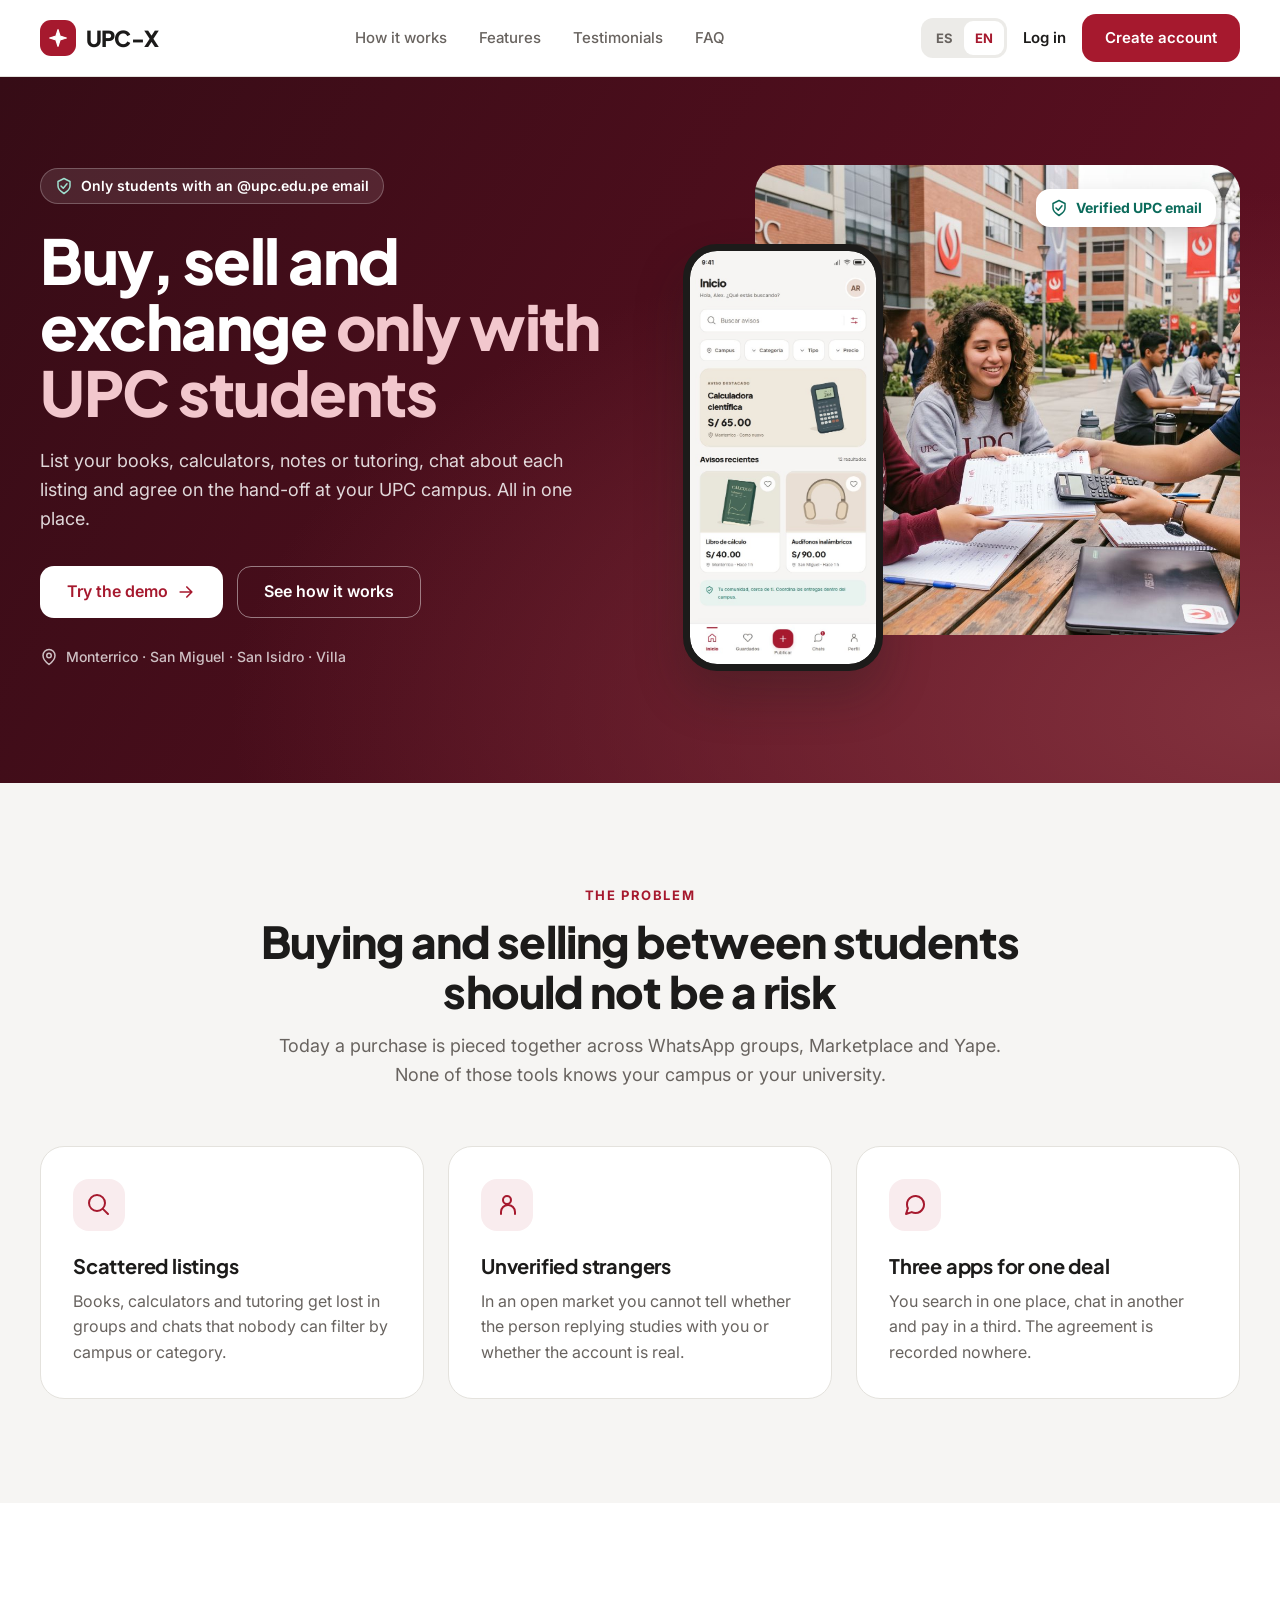
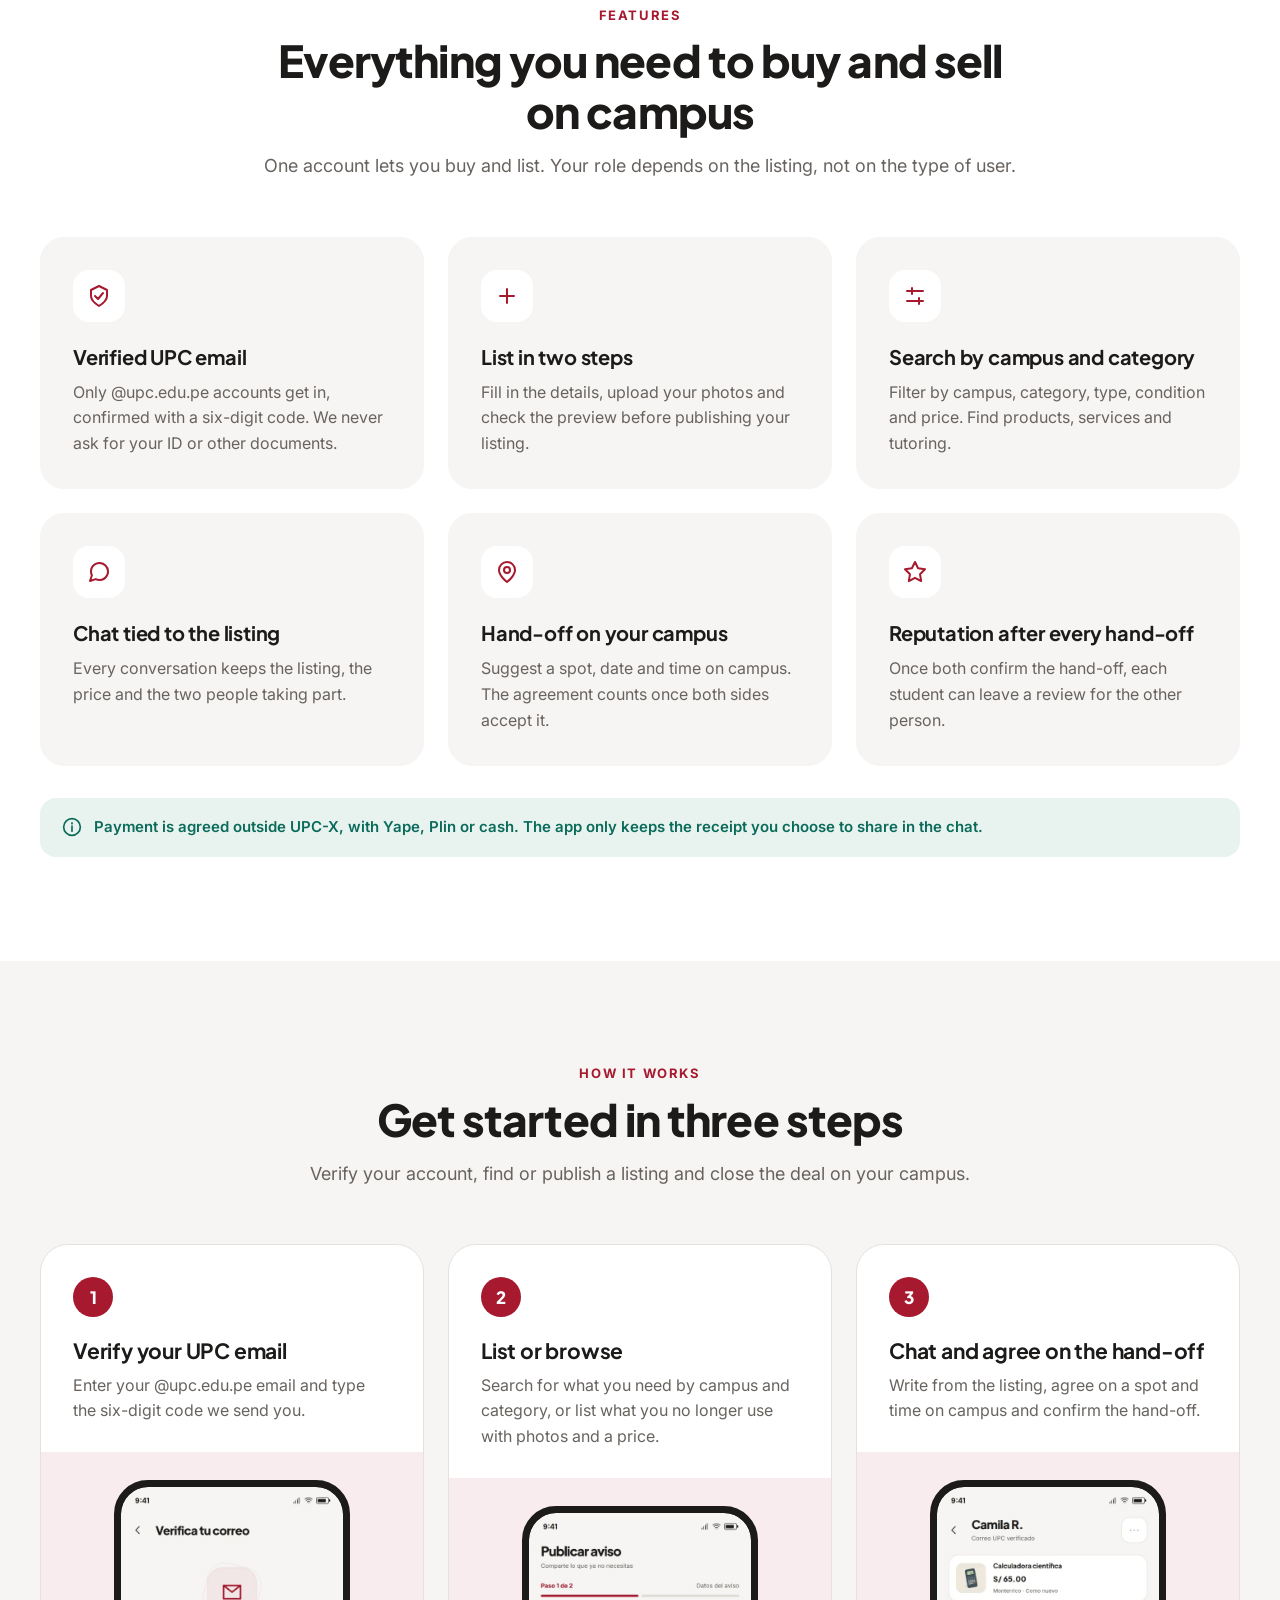
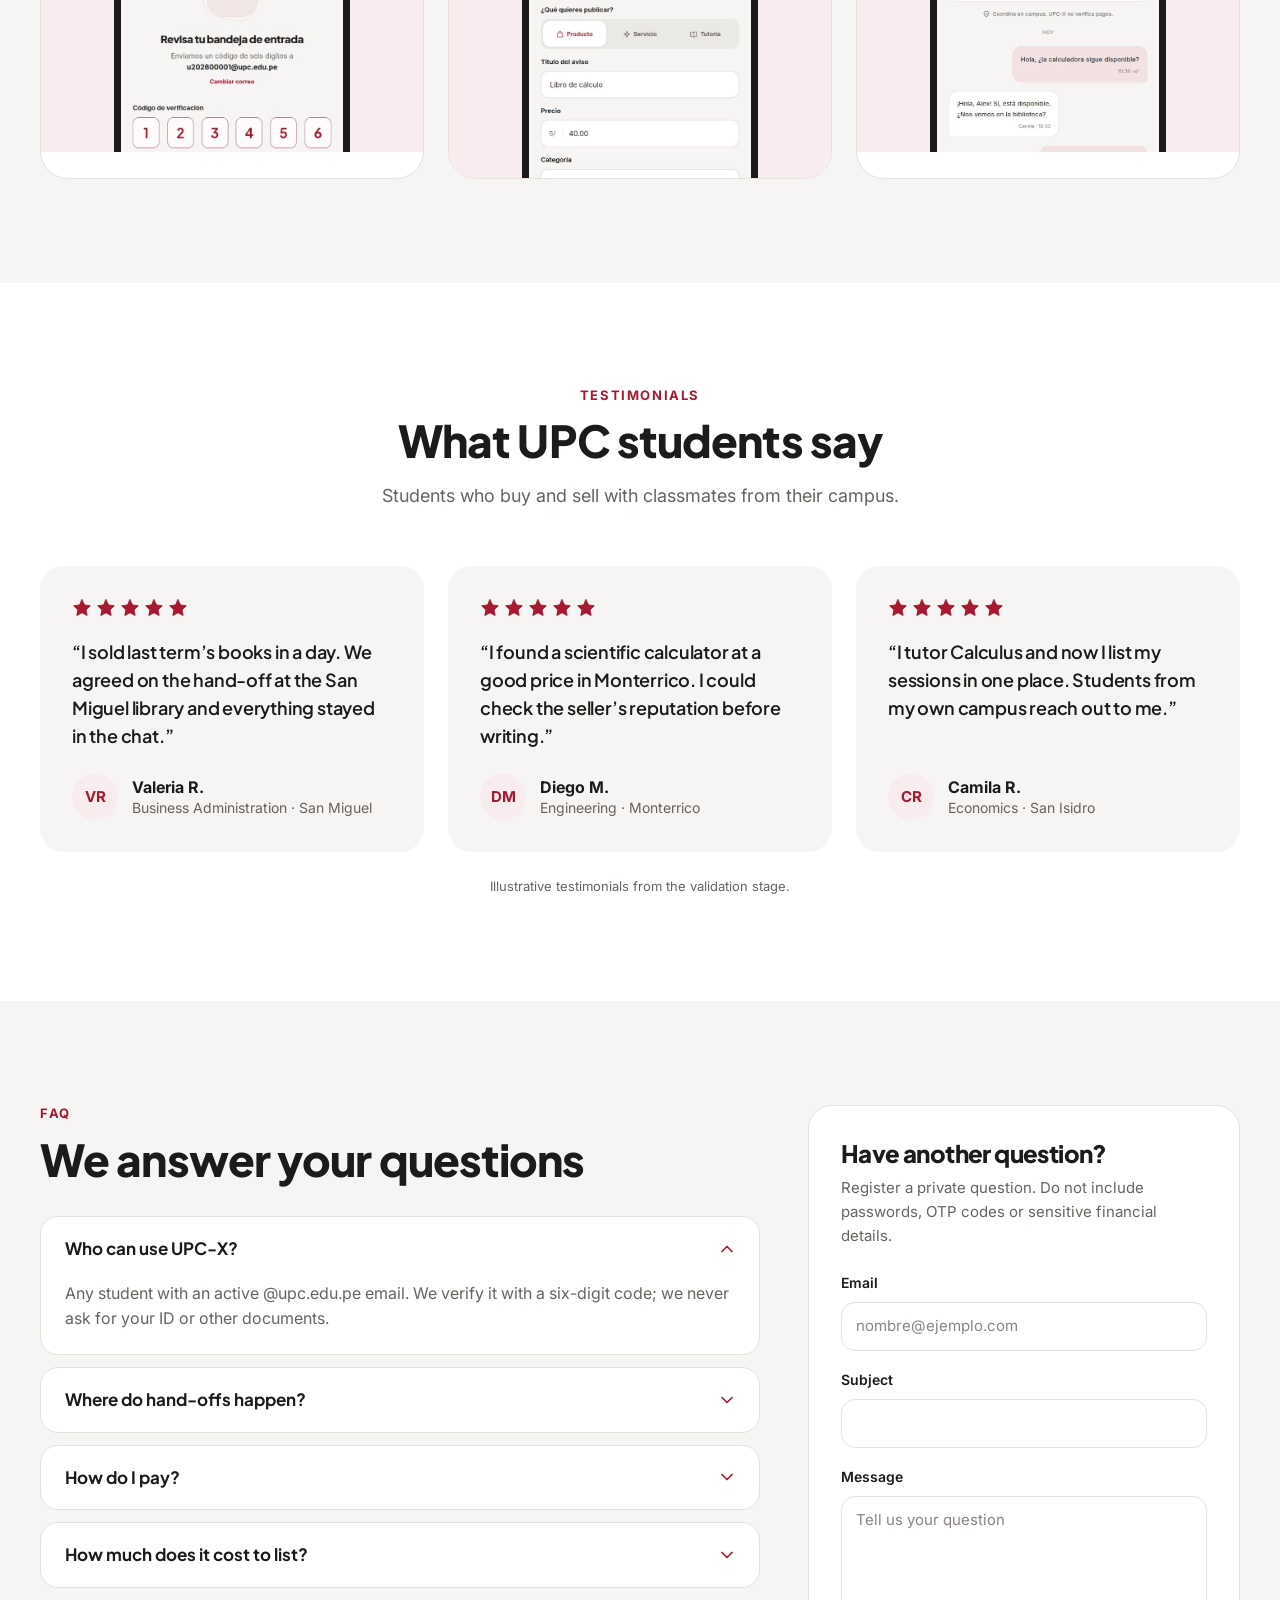
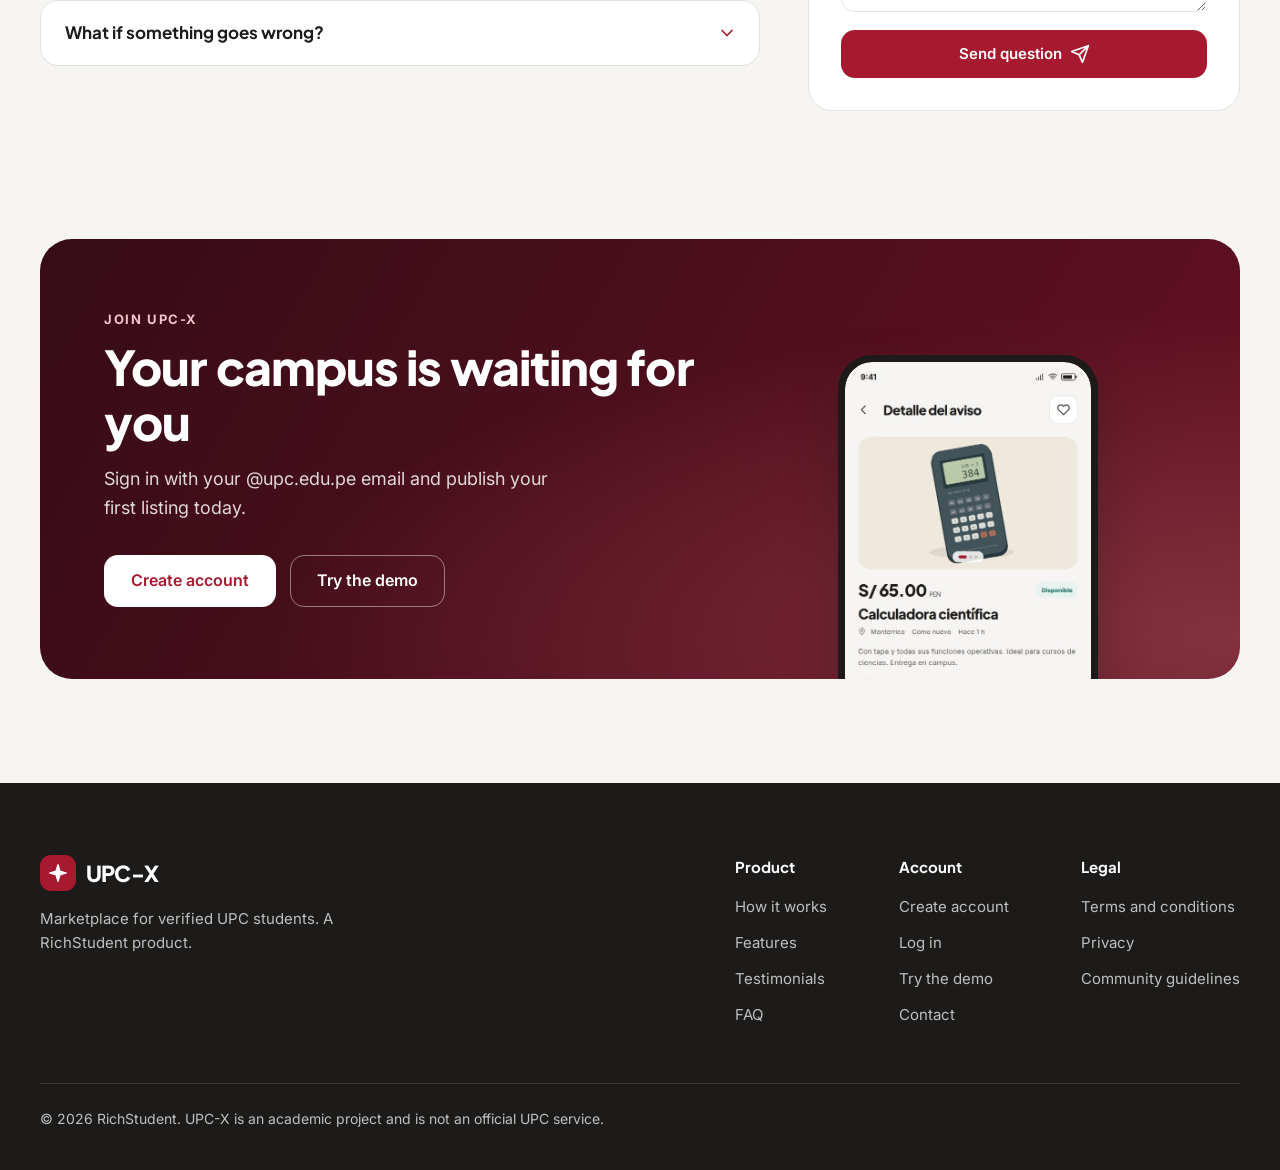
==== commit 606b9fa6: "feat: registrar consultas públicas de soporte" ====
--- a/index.html
+++ b/index.html
@@ -261,16 +261,21 @@
           </div>
           <div class="contact-card" id="contacto" data-name="Contacto">
             <h3 data-i18n="contactTitle">¿Tienes otra consulta?</h3>
-            <p data-i18n="contactLead">Escríbenos y el equipo de RichStudent te responderá a tu correo.</p>
+            <p data-i18n="contactLead">Registra una consulta privada. No incluyas contraseñas, códigos OTP ni datos financieros sensibles.</p>
             <form class="contact-form" novalidate data-name="Formulario">
               <div class="field" data-name="field · Correo">
                 <label for="contact-email" data-i18n="contactEmail">Correo electrónico</label>
-                <input id="contact-email" name="email" type="email" autocomplete="email" placeholder="u202600001@upc.edu.pe" aria-describedby="contact-email-error">
+                <input id="contact-email" name="email" type="email" maxlength="254" autocomplete="email" placeholder="nombre@ejemplo.com" aria-describedby="contact-email-error">
                 <p class="field-error" id="contact-email-error" hidden></p>
+              </div>
+              <div class="field">
+                <label for="contact-subject" data-i18n="contactSubject">Asunto</label>
+                <input id="contact-subject" name="subject" type="text" maxlength="100" aria-describedby="contact-subject-error">
+                <p class="field-error" id="contact-subject-error" hidden></p>
               </div>
               <div class="field" data-name="field · Mensaje">
                 <label for="contact-message" data-i18n="contactMessage">Mensaje</label>
-                <textarea id="contact-message" name="message" rows="4" placeholder="Cuéntanos tu duda" data-i18n-attr="placeholder:contactMessagePlaceholder" aria-describedby="contact-message-error"></textarea>
+                <textarea id="contact-message" name="message" rows="4" maxlength="2000" placeholder="Cuéntanos tu duda" data-i18n-attr="placeholder:contactMessagePlaceholder" aria-describedby="contact-message-error"></textarea>
                 <p class="field-error" id="contact-message-error" hidden></p>
               </div>
               <button type="submit" class="btn btn-primary btn-block" data-name="btn primary · Enviar consulta"><span data-i18n="contactSubmit">Enviar consulta</span><svg class="icon" viewBox="0 0 24 24" aria-hidden="true"><path d="m22 2-7 20-4-9L2 9Zm0 0L11 13"/></svg></button>
@@ -341,6 +346,7 @@
   </div>
 
   <script src="js/i18n.js"></script>
-  <script src="js/main.js?v=2"></script>
+  <script src="js/support.js"></script>
+  <script src="js/main.js?v=3"></script>
 </body>
 </html>
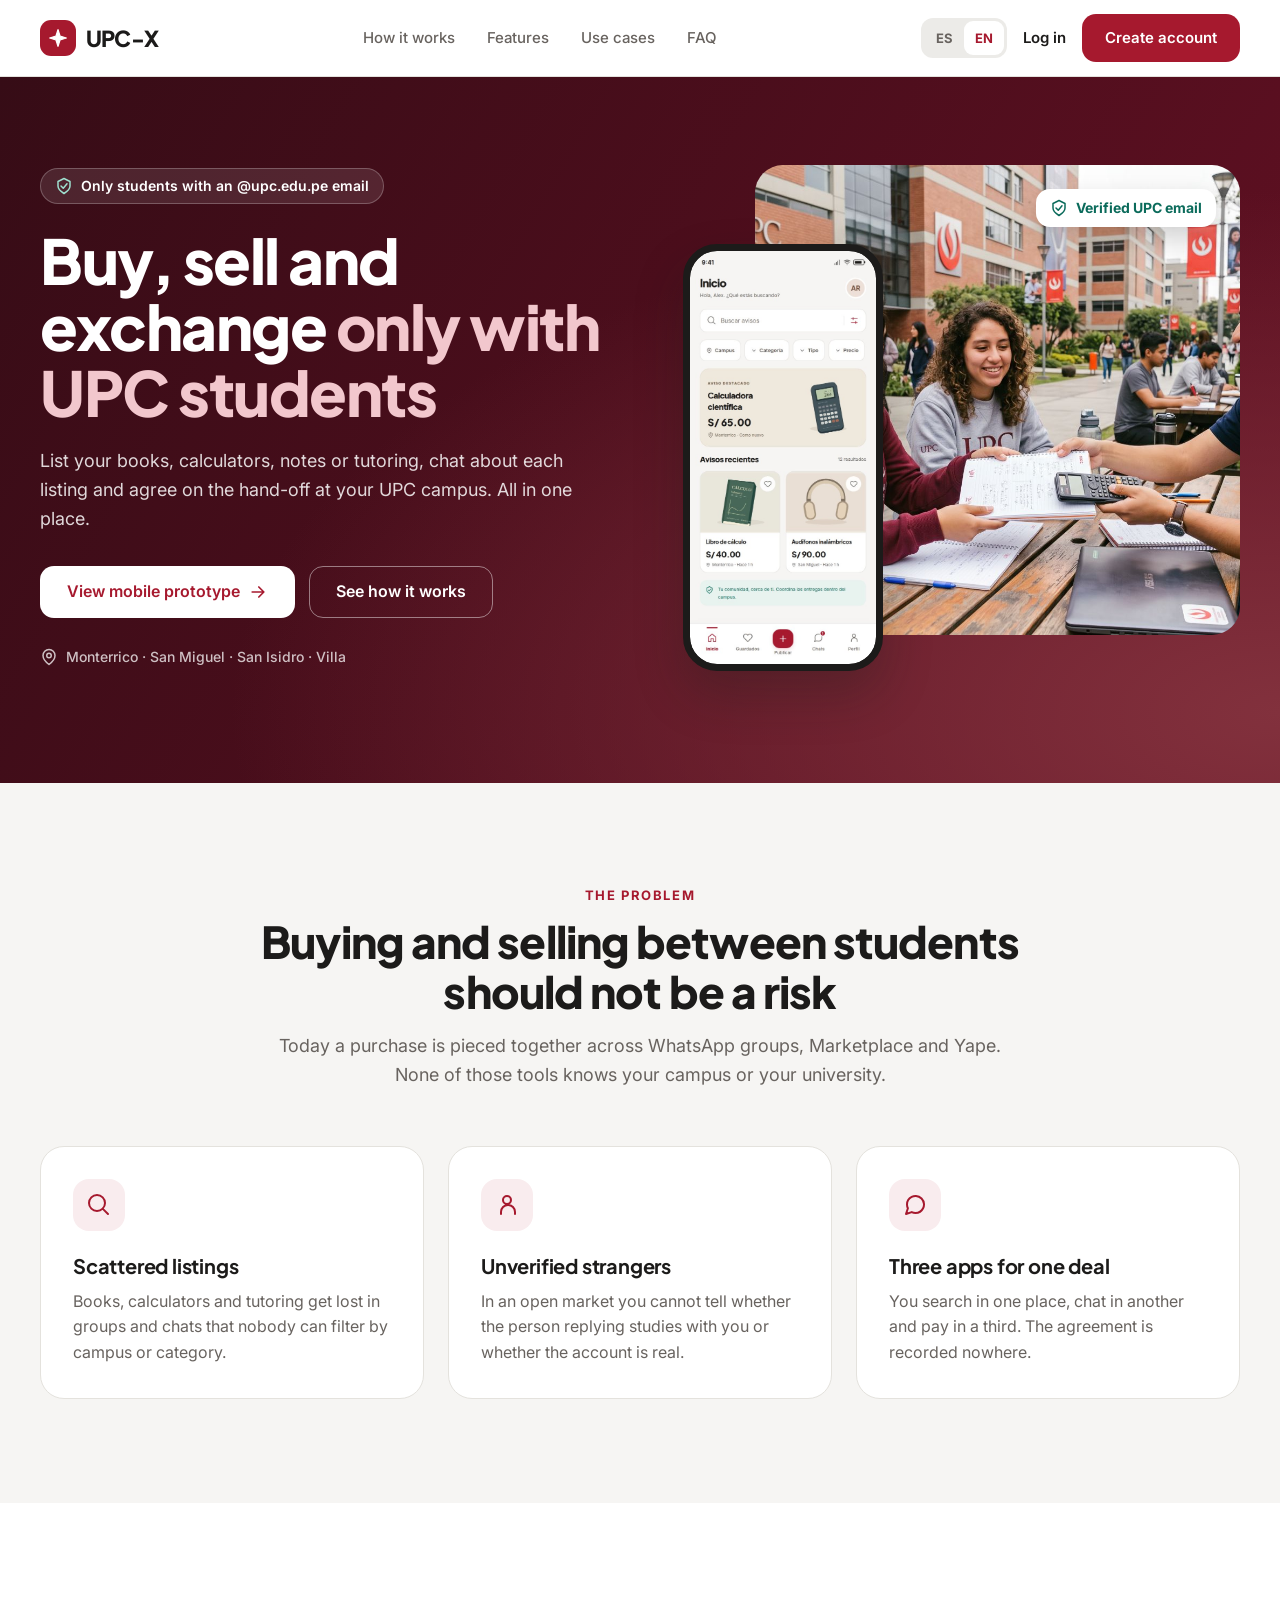
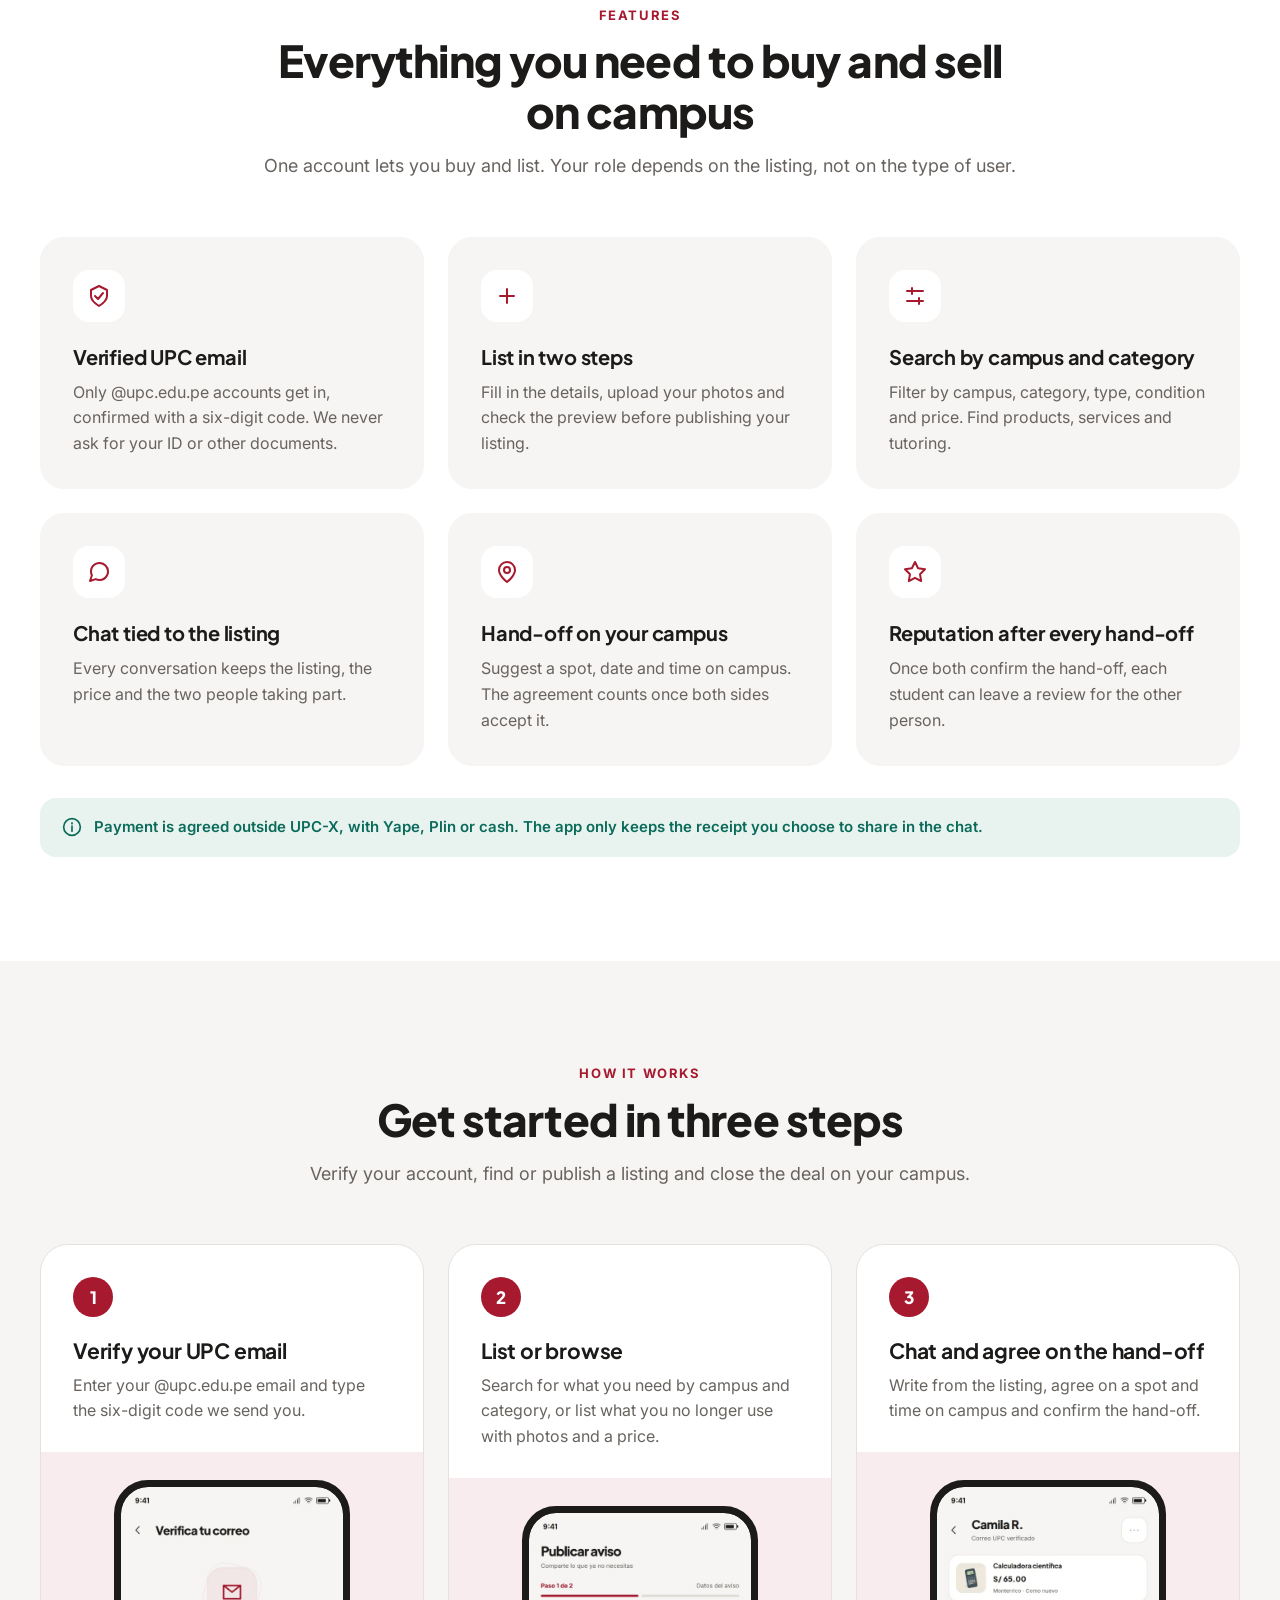
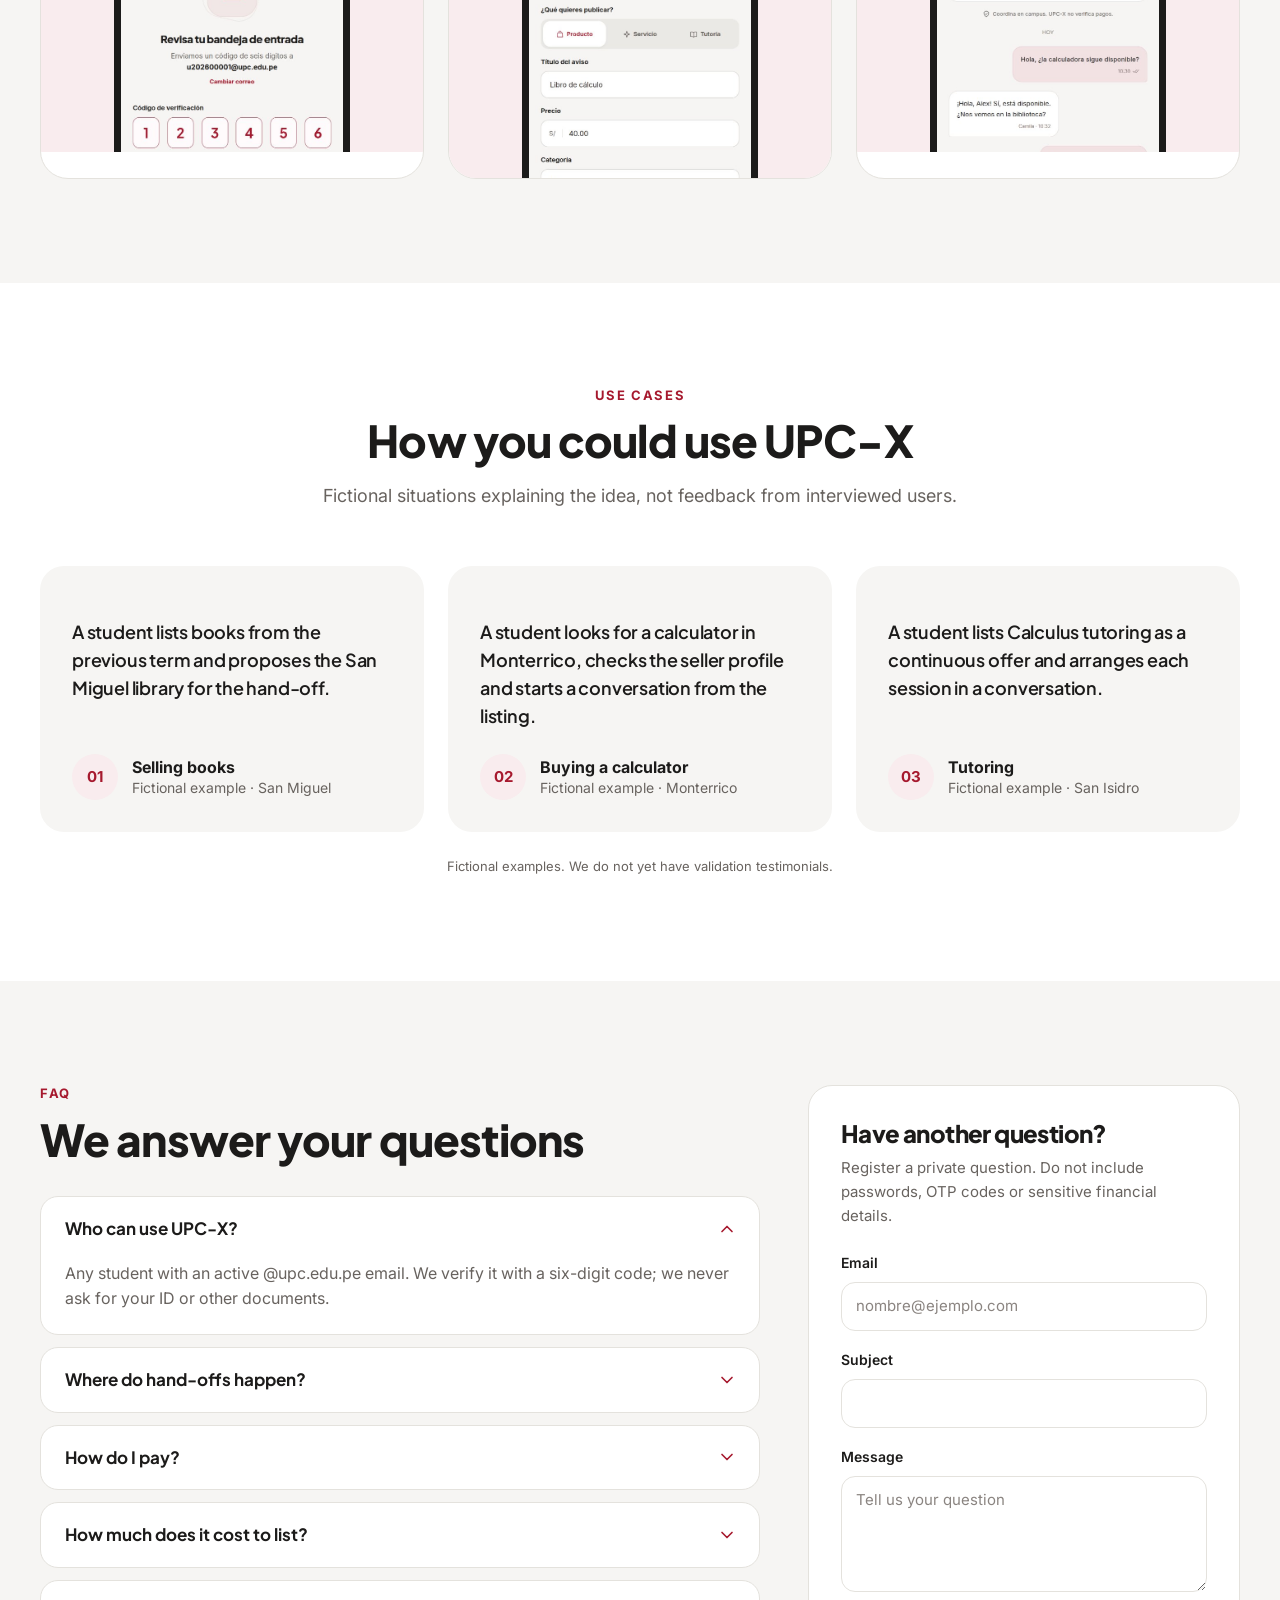
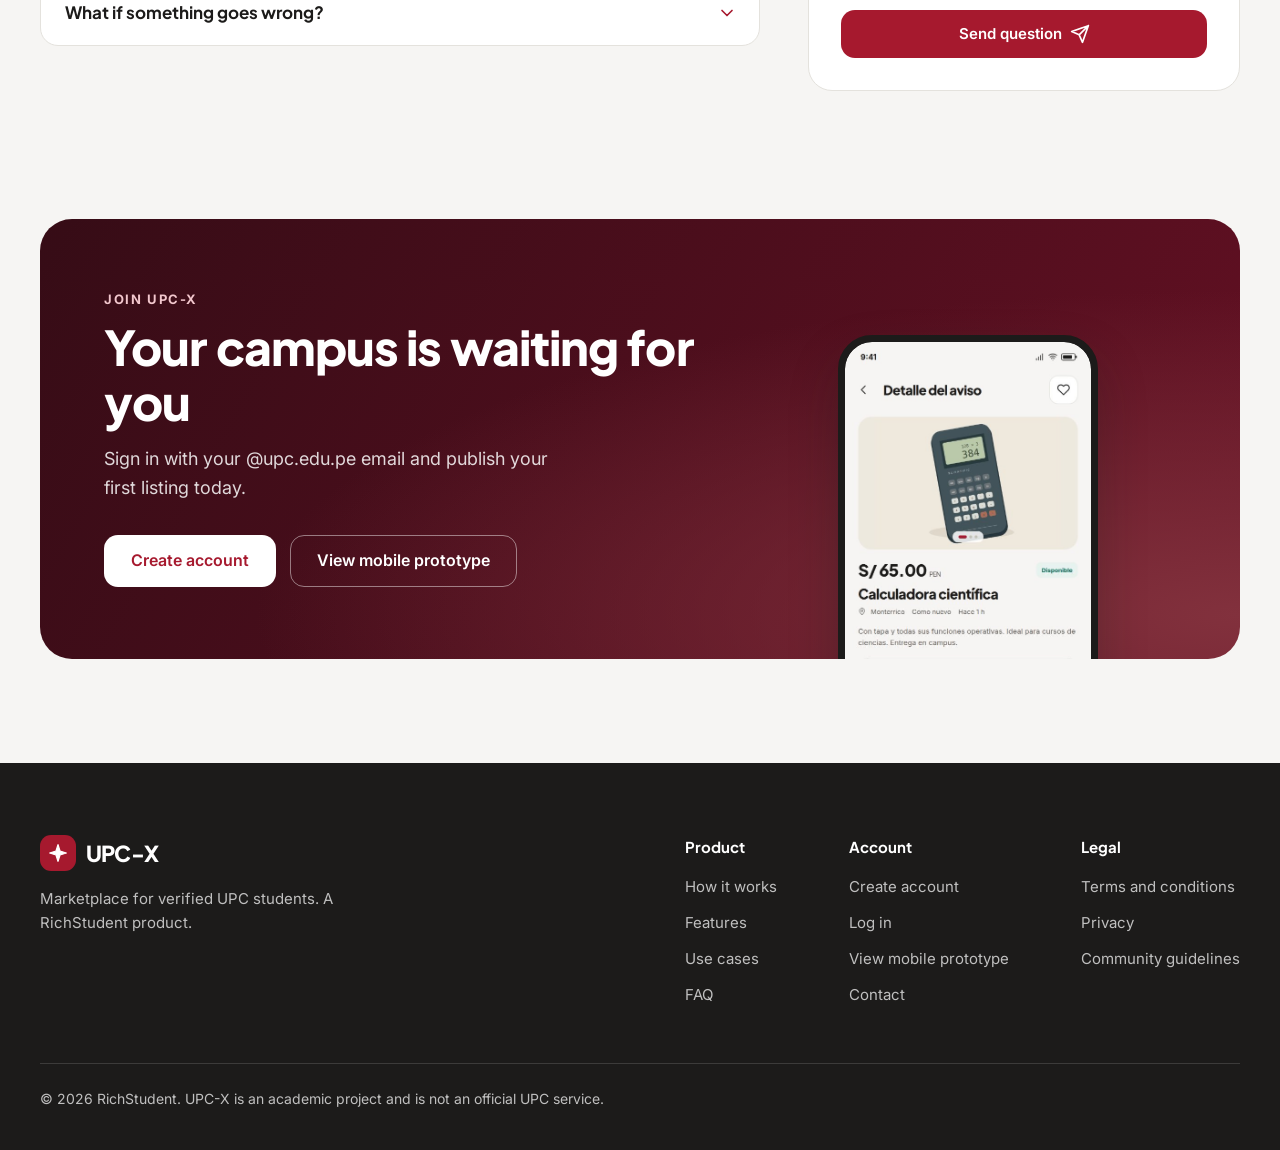
==== commit 9bcb4af4: "fix: presentar ejemplos de uso sin testimonios ficticios" ====
--- a/index.html
+++ b/index.html
@@ -47,7 +47,7 @@
           <ul class="nav-links" id="nav-menu" data-name="Enlaces">
             <li><a href="#como-funciona" data-i18n="navHow">Cómo funciona</a></li>
             <li><a href="#caracteristicas" data-i18n="navFeatures">Características</a></li>
-            <li><a href="#testimonios" data-i18n="navTestimonials">Testimonios</a></li>
+            <li><a href="#testimonios" data-i18n="navTestimonials">Ejemplos de uso</a></li>
             <li><a href="#preguntas" data-i18n="navFaq">Preguntas frecuentes</a></li>
             <li class="nav-menu-actions"><a class="btn btn-outline" href="https://app.upcx.tech/acceso/iniciar-sesion" data-cta="login" data-i18n="login">Iniciar sesión</a><a class="btn btn-primary" href="https://app.upcx.tech/acceso/registro" data-cta="signup" data-i18n="signup">Crear cuenta</a></li>
           </ul>
@@ -75,7 +75,7 @@
             <h1 id="hero-title" data-i18n-html="heroTitle">Compra, vende e intercambia <em>solo entre upecinos</em></h1>
             <p class="hero-lead" data-i18n="heroLead">Publica tus libros, calculadoras, apuntes o tutorías, conversa sobre cada aviso y acuerda la entrega en tu sede UPC. Todo en un mismo lugar.</p>
             <div class="hero-actions" data-name="Acciones">
-              <a class="btn btn-light btn-lg" href="https://www.figma.com/proto/QGamFXN1K46XmRBrmCYpq9/UPC-X-Diseno-y-prototipos?node-id=5-325&amp;starting-point-node-id=5%3A325&amp;page-id=0%3A1&amp;scaling=scale-down" data-cta="demo" data-name="btn light · Probar demo"><span data-i18n="demo">Probar demo</span><svg class="icon" viewBox="0 0 24 24" aria-hidden="true"><path d="M5 12h14m-6-6 6 6-6 6"/></svg></a>
+              <a class="btn btn-light btn-lg" href="https://www.figma.com/proto/QGamFXN1K46XmRBrmCYpq9/UPC-X-Diseno-y-prototipos?node-id=5-325&amp;starting-point-node-id=5%3A325&amp;page-id=0%3A1&amp;scaling=scale-down" data-cta="demo" data-name="btn light · Ver prototipo móvil"><span data-i18n="demo">Ver prototipo móvil</span><svg class="icon" viewBox="0 0 24 24" aria-hidden="true"><path d="M5 12h14m-6-6 6 6-6 6"/></svg></a>
               <a class="btn btn-ghost btn-lg" href="#como-funciona" data-i18n="seeHow" data-name="btn ghost · Ver cómo funciona">Ver cómo funciona</a>
             </div>
             <p class="hero-campus" data-name="Sedes"><svg class="icon" viewBox="0 0 24 24" aria-hidden="true"><path d="M20 10c0 6-8 12-8 12S4 16 4 10a8 8 0 0 1 16 0ZM15 10a3 3 0 1 1-6 0 3 3 0 0 1 6 0Z"/></svg><span data-i18n="heroCampus">Monterrico · San Miguel · San Isidro · Villa</span></p>
@@ -201,31 +201,28 @@
         </div>
       </section>
 
-      <section class="section" id="testimonios" aria-labelledby="testimonials-title" data-lp="LP-05" data-title="Testimonios" data-name="Testimonios">
+      <section class="section" id="testimonios" aria-labelledby="testimonials-title" data-lp="LP-05" data-title="Ejemplos de uso" data-name="Ejemplos de uso">
         <div class="container">
           <div class="section-head" data-name="Encabezado">
-            <p class="eyebrow" data-i18n="testimonialsEyebrow">Testimonios</p>
-            <h2 id="testimonials-title" data-i18n="testimonialsTitle">Lo que dicen los upecinos</h2>
-            <p class="section-lead" data-i18n="testimonialsLead">Estudiantes que compran y venden entre compañeros de su sede.</p>
+            <p class="eyebrow" data-i18n="testimonialsEyebrow">Ejemplos de uso</p>
+            <h2 id="testimonials-title" data-i18n="testimonialsTitle">Así podrías usar UPC-X</h2>
+            <p class="section-lead" data-i18n="testimonialsLead">Situaciones ficticias para explicar la propuesta; no son opiniones de usuarios entrevistados.</p>
           </div>
           <div class="card-grid card-grid-3" data-name="Tarjetas">
-            <figure class="quote" data-name="Testimonio · Valeria">
-              <div class="stars" role="img" aria-label="5 de 5 estrellas" data-i18n-attr="aria-label:stars" data-name="Calificación · 5 estrellas"><svg class="icon" viewBox="0 0 24 24" aria-hidden="true"><path d="m12 2 3.1 6.3L22 9.3l-5 4.9 1.2 6.9-6.2-3.3-6.2 3.3 1.2-6.9-5-4.9 6.9-1Z"/></svg><svg class="icon" viewBox="0 0 24 24" aria-hidden="true"><path d="m12 2 3.1 6.3L22 9.3l-5 4.9 1.2 6.9-6.2-3.3-6.2 3.3 1.2-6.9-5-4.9 6.9-1Z"/></svg><svg class="icon" viewBox="0 0 24 24" aria-hidden="true"><path d="m12 2 3.1 6.3L22 9.3l-5 4.9 1.2 6.9-6.2-3.3-6.2 3.3 1.2-6.9-5-4.9 6.9-1Z"/></svg><svg class="icon" viewBox="0 0 24 24" aria-hidden="true"><path d="m12 2 3.1 6.3L22 9.3l-5 4.9 1.2 6.9-6.2-3.3-6.2 3.3 1.2-6.9-5-4.9 6.9-1Z"/></svg><svg class="icon" viewBox="0 0 24 24" aria-hidden="true"><path d="m12 2 3.1 6.3L22 9.3l-5 4.9 1.2 6.9-6.2-3.3-6.2 3.3 1.2-6.9-5-4.9 6.9-1Z"/></svg></div>
-              <blockquote data-i18n="quote1">“Vendí mis libros del ciclo pasado en un día. Coordinamos la entrega en la biblioteca de San Miguel y todo quedó en el chat.”</blockquote>
-              <figcaption class="person" data-name="Autora"><span class="avatar" aria-hidden="true">VR</span><span><strong>Valeria R.</strong><span data-i18n="quote1Role">Administración · San Miguel</span></span></figcaption>
+            <figure class="quote" data-name="Ejemplo · libros">
+              <blockquote data-i18n="quote1">Una estudiante publica los libros del ciclo anterior y propone la biblioteca de San Miguel para la entrega.</blockquote>
+              <figcaption class="person" data-name="Autora"><span class="avatar" aria-hidden="true">01</span><span><strong data-i18n="quote1Title">Venta de libros</strong><span data-i18n="quote1Role">Ejemplo ficticio · San Miguel</span></span></figcaption>
             </figure>
-            <figure class="quote" data-name="Testimonio · Diego">
-              <div class="stars" role="img" aria-label="5 de 5 estrellas" data-i18n-attr="aria-label:stars" data-name="Calificación · 5 estrellas"><svg class="icon" viewBox="0 0 24 24" aria-hidden="true"><path d="m12 2 3.1 6.3L22 9.3l-5 4.9 1.2 6.9-6.2-3.3-6.2 3.3 1.2-6.9-5-4.9 6.9-1Z"/></svg><svg class="icon" viewBox="0 0 24 24" aria-hidden="true"><path d="m12 2 3.1 6.3L22 9.3l-5 4.9 1.2 6.9-6.2-3.3-6.2 3.3 1.2-6.9-5-4.9 6.9-1Z"/></svg><svg class="icon" viewBox="0 0 24 24" aria-hidden="true"><path d="m12 2 3.1 6.3L22 9.3l-5 4.9 1.2 6.9-6.2-3.3-6.2 3.3 1.2-6.9-5-4.9 6.9-1Z"/></svg><svg class="icon" viewBox="0 0 24 24" aria-hidden="true"><path d="m12 2 3.1 6.3L22 9.3l-5 4.9 1.2 6.9-6.2-3.3-6.2 3.3 1.2-6.9-5-4.9 6.9-1Z"/></svg><svg class="icon" viewBox="0 0 24 24" aria-hidden="true"><path d="m12 2 3.1 6.3L22 9.3l-5 4.9 1.2 6.9-6.2-3.3-6.2 3.3 1.2-6.9-5-4.9 6.9-1Z"/></svg></div>
-              <blockquote data-i18n="quote2">“Encontré una calculadora científica a buen precio en Monterrico. Pude ver la reputación del vendedor antes de escribirle.”</blockquote>
-              <figcaption class="person" data-name="Autor"><span class="avatar" aria-hidden="true">DM</span><span><strong>Diego M.</strong><span data-i18n="quote2Role">Ingeniería · Monterrico</span></span></figcaption>
+            <figure class="quote" data-name="Ejemplo · calculadora">
+              <blockquote data-i18n="quote2">Un estudiante busca una calculadora en Monterrico, revisa el perfil del vendedor y consulta desde el aviso.</blockquote>
+              <figcaption class="person" data-name="Autor"><span class="avatar" aria-hidden="true">02</span><span><strong data-i18n="quote2Title">Compra de calculadora</strong><span data-i18n="quote2Role">Ejemplo ficticio · Monterrico</span></span></figcaption>
             </figure>
-            <figure class="quote" data-name="Testimonio · Camila">
-              <div class="stars" role="img" aria-label="5 de 5 estrellas" data-i18n-attr="aria-label:stars" data-name="Calificación · 5 estrellas"><svg class="icon" viewBox="0 0 24 24" aria-hidden="true"><path d="m12 2 3.1 6.3L22 9.3l-5 4.9 1.2 6.9-6.2-3.3-6.2 3.3 1.2-6.9-5-4.9 6.9-1Z"/></svg><svg class="icon" viewBox="0 0 24 24" aria-hidden="true"><path d="m12 2 3.1 6.3L22 9.3l-5 4.9 1.2 6.9-6.2-3.3-6.2 3.3 1.2-6.9-5-4.9 6.9-1Z"/></svg><svg class="icon" viewBox="0 0 24 24" aria-hidden="true"><path d="m12 2 3.1 6.3L22 9.3l-5 4.9 1.2 6.9-6.2-3.3-6.2 3.3 1.2-6.9-5-4.9 6.9-1Z"/></svg><svg class="icon" viewBox="0 0 24 24" aria-hidden="true"><path d="m12 2 3.1 6.3L22 9.3l-5 4.9 1.2 6.9-6.2-3.3-6.2 3.3 1.2-6.9-5-4.9 6.9-1Z"/></svg><svg class="icon" viewBox="0 0 24 24" aria-hidden="true"><path d="m12 2 3.1 6.3L22 9.3l-5 4.9 1.2 6.9-6.2-3.3-6.2 3.3 1.2-6.9-5-4.9 6.9-1Z"/></svg></div>
-              <blockquote data-i18n="quote3">“Doy tutorías de Cálculo y ahora las publico en un solo lugar. Me escriben estudiantes de mi misma sede.”</blockquote>
-              <figcaption class="person" data-name="Autora"><span class="avatar" aria-hidden="true">CR</span><span><strong>Camila R.</strong><span data-i18n="quote3Role">Economía · San Isidro</span></span></figcaption>
+            <figure class="quote" data-name="Ejemplo · tutorías">
+              <blockquote data-i18n="quote3">Una estudiante publica tutorías de Cálculo como oferta continua y coordina cada sesión en una conversación.</blockquote>
+              <figcaption class="person" data-name="Autora"><span class="avatar" aria-hidden="true">03</span><span><strong data-i18n="quote3Title">Tutorías</strong><span data-i18n="quote3Role">Ejemplo ficticio · San Isidro</span></span></figcaption>
             </figure>
           </div>
-          <p class="footnote" data-i18n="testimonialsNote">Testimonios ilustrativos de la etapa de validación.</p>
+          <p class="footnote" data-i18n="testimonialsNote">Ejemplos ficticios. Todavía no contamos con testimonios de validación.</p>
         </div>
       </section>
 
@@ -320,14 +317,14 @@
               <h4 data-i18n="footerProduct">Producto</h4>
               <a href="#como-funciona" data-i18n="navHow">Cómo funciona</a>
               <a href="#caracteristicas" data-i18n="navFeatures">Características</a>
-              <a href="#testimonios" data-i18n="navTestimonials">Testimonios</a>
+              <a href="#testimonios" data-i18n="navTestimonials">Ejemplos de uso</a>
               <a href="#preguntas" data-i18n="navFaq">Preguntas frecuentes</a>
             </div>
             <div class="footer-col" data-name="Cuenta">
               <h4 data-i18n="footerAccount">Cuenta</h4>
               <a href="https://app.upcx.tech/acceso/registro" data-cta="signup" data-i18n="signup">Crear cuenta</a>
               <a href="https://app.upcx.tech/acceso/iniciar-sesion" data-cta="login" data-i18n="login">Iniciar sesión</a>
-              <a href="https://www.figma.com/proto/QGamFXN1K46XmRBrmCYpq9/UPC-X-Diseno-y-prototipos?node-id=5-325&amp;starting-point-node-id=5%3A325&amp;page-id=0%3A1&amp;scaling=scale-down" data-cta="demo" data-i18n="demo">Probar demo</a>
+              <a href="https://www.figma.com/proto/QGamFXN1K46XmRBrmCYpq9/UPC-X-Diseno-y-prototipos?node-id=5-325&amp;starting-point-node-id=5%3A325&amp;page-id=0%3A1&amp;scaling=scale-down" data-cta="demo" data-i18n="demo">Ver prototipo móvil</a>
               <a href="#contacto" data-i18n="footerContact">Contacto</a>
             </div>
             <div class="footer-col" data-name="Legal">
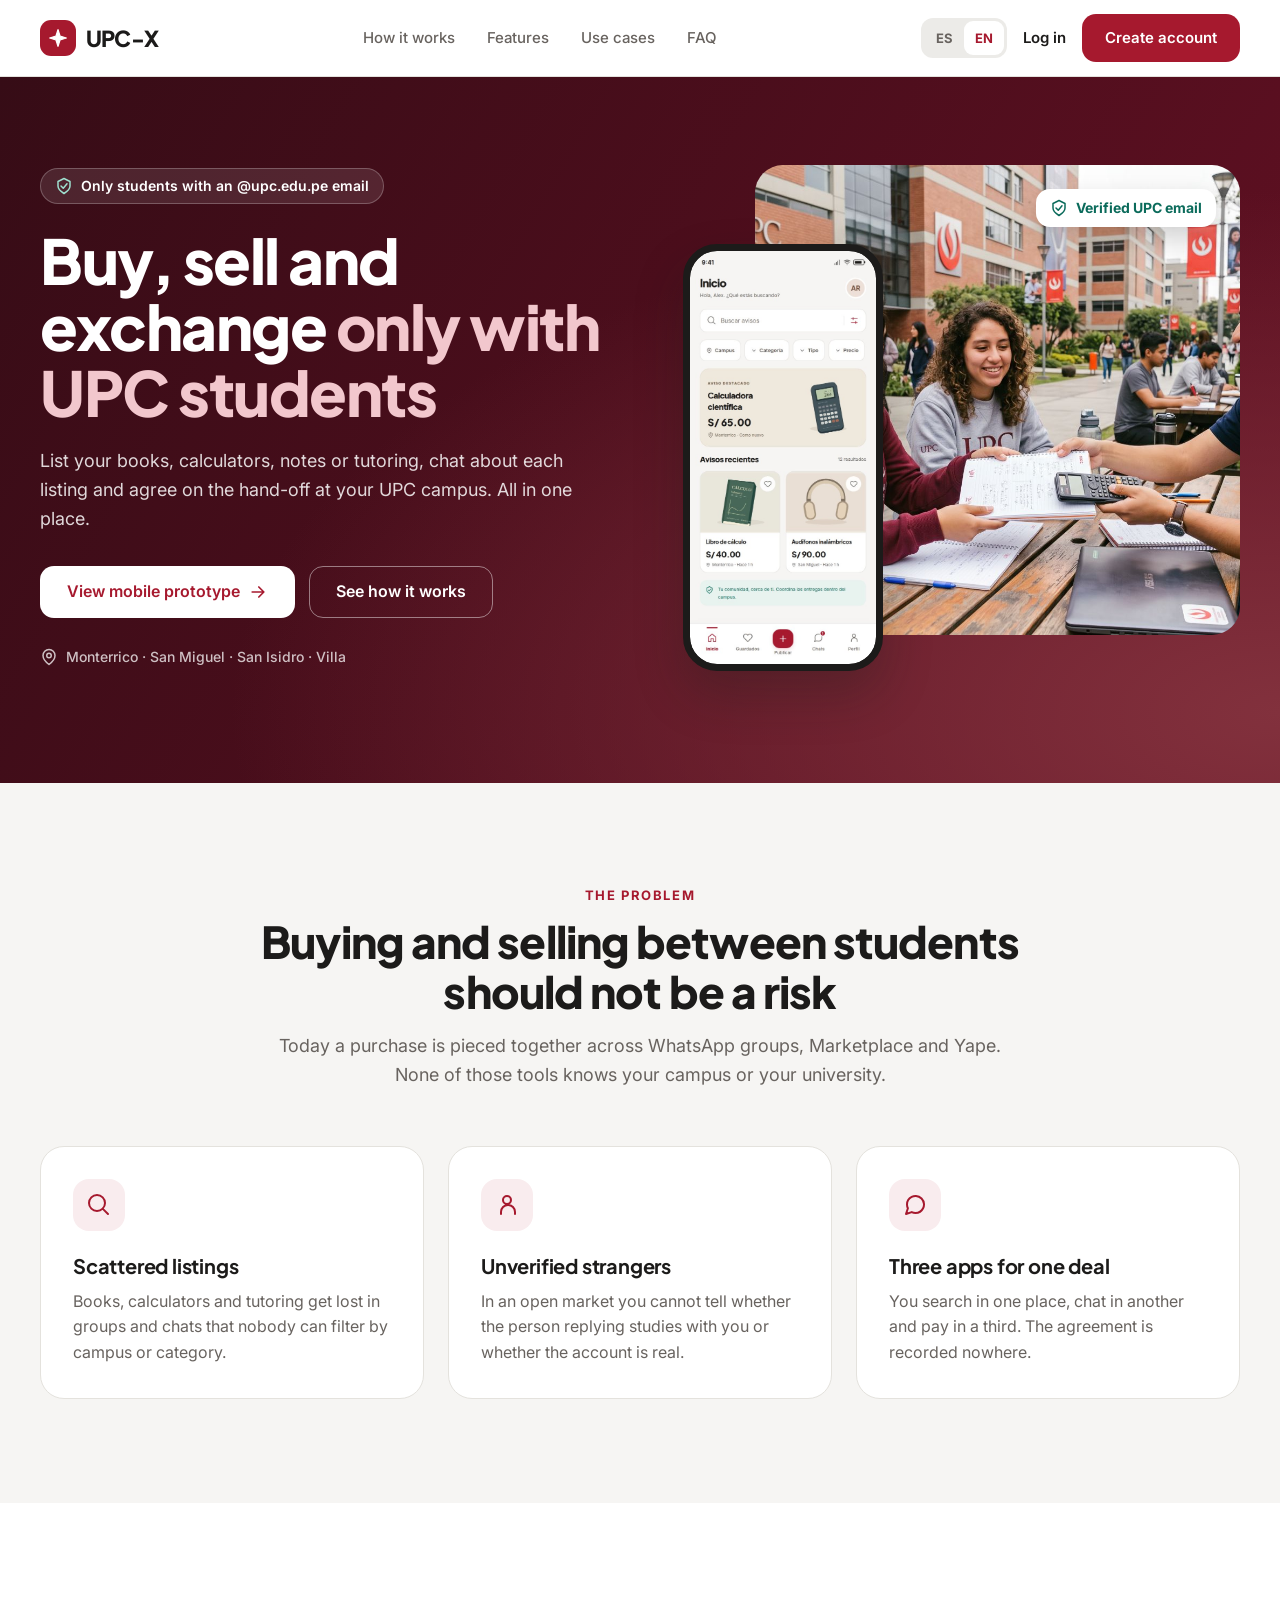
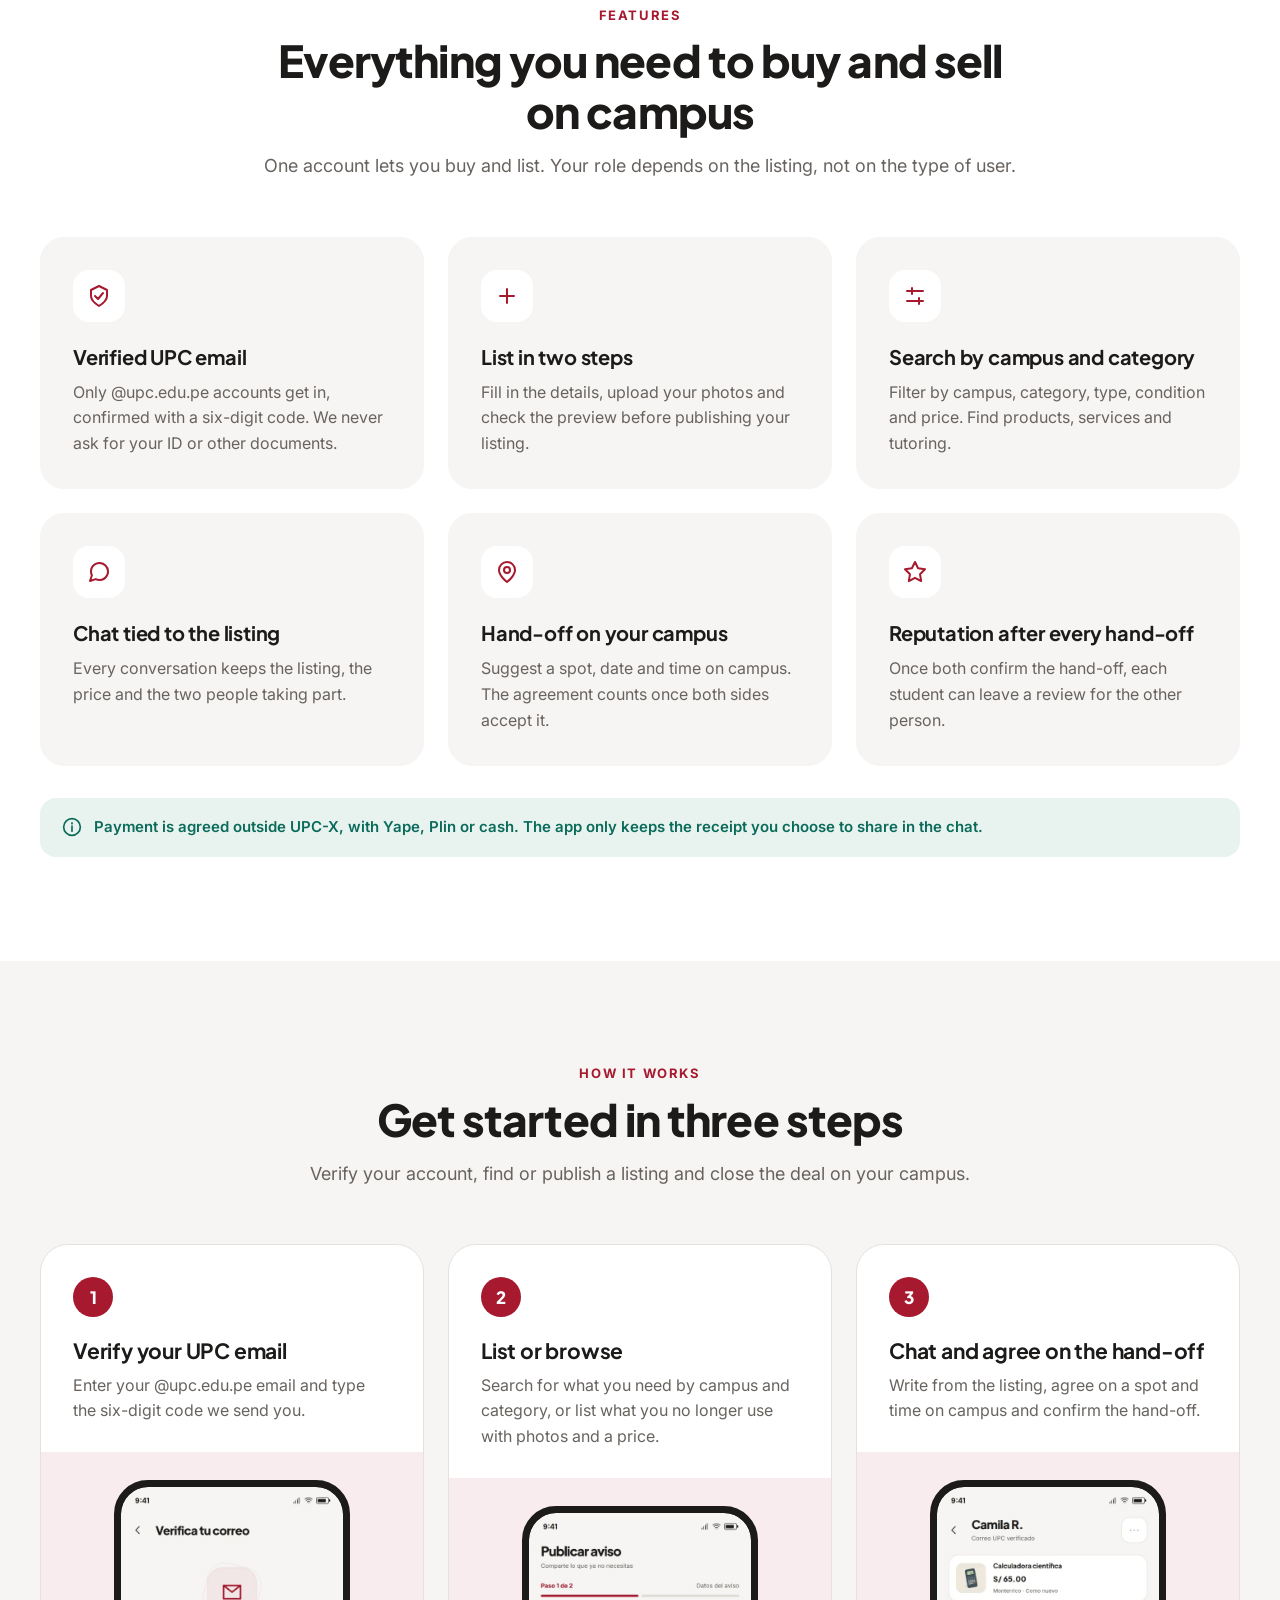
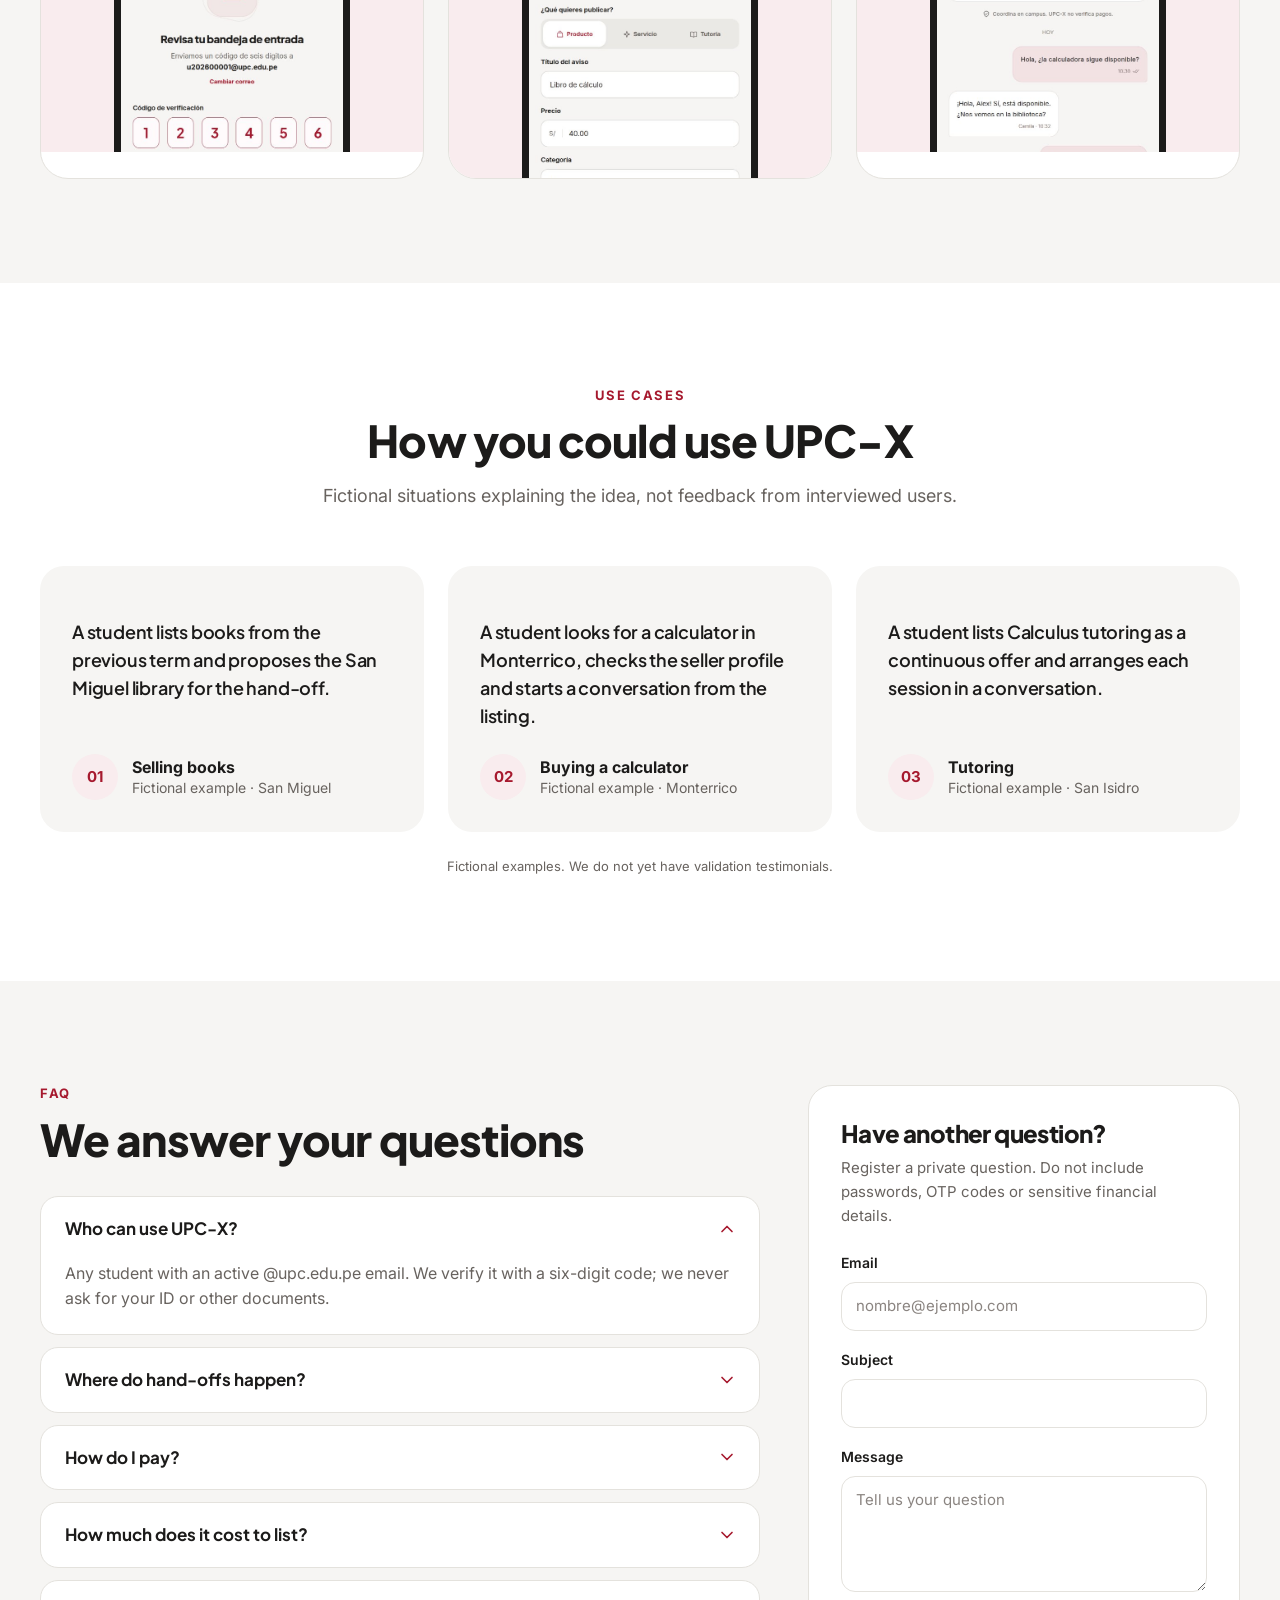
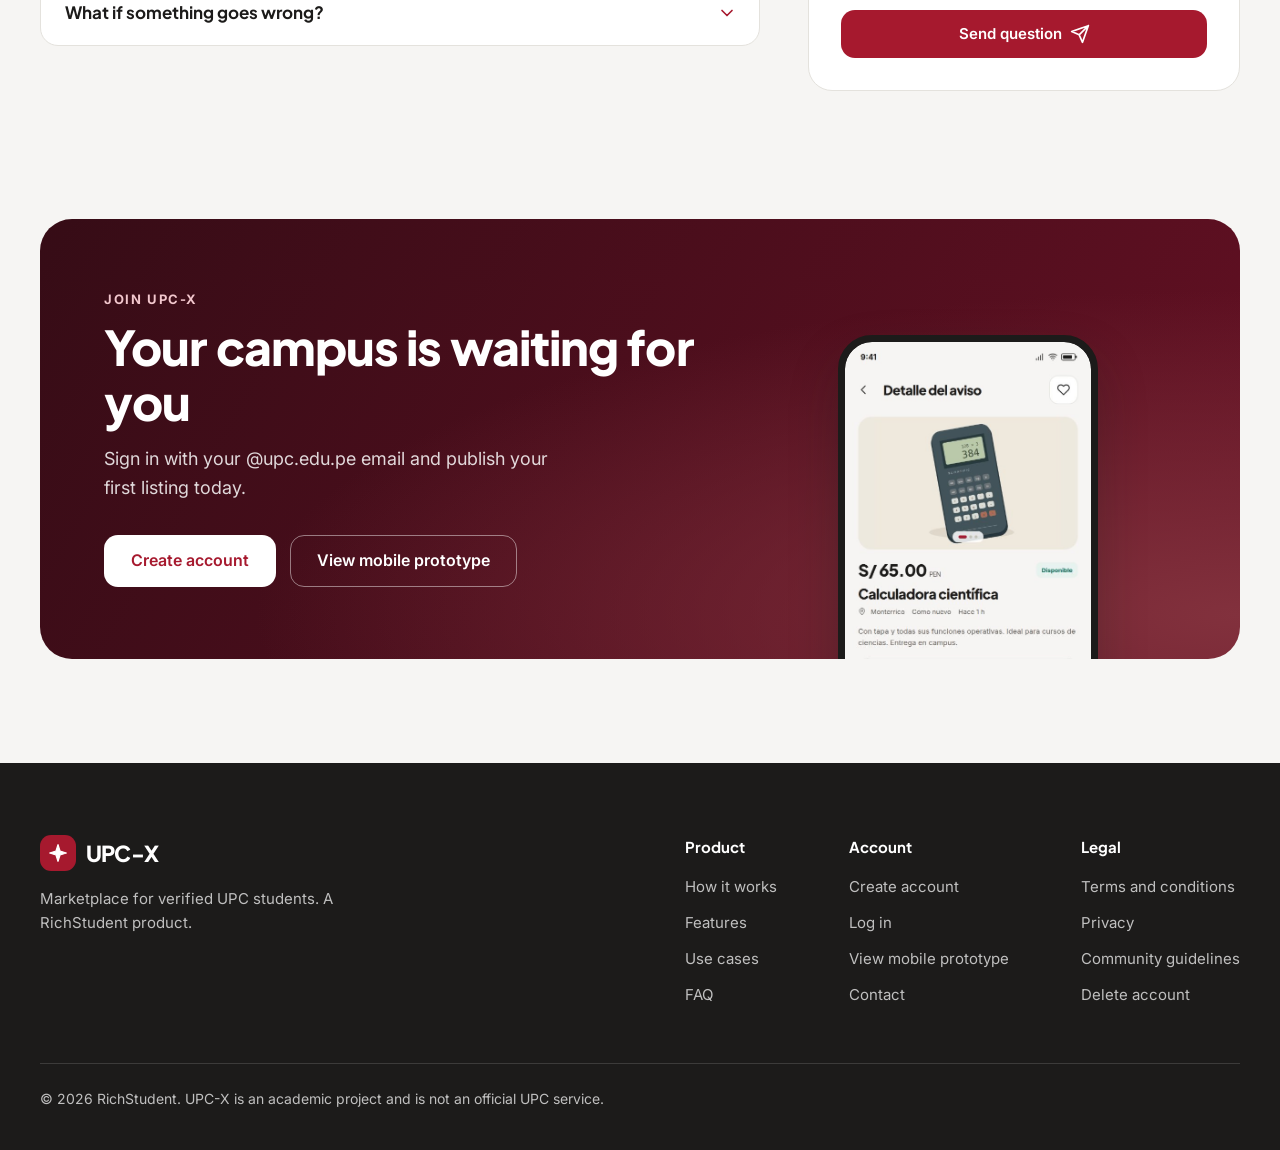
==== commit fdecaffb: "feat: eliminación de cuenta, reportes y bloqueos en la landing Añade el enlace público a la página d" ====
--- a/index.html
+++ b/index.html
@@ -252,7 +252,7 @@
               </details>
               <details class="faq-item" data-name="Pregunta · Problemas">
                 <summary><span data-i18n="faq5Q">¿Qué pasa si algo sale mal?</span><svg class="icon faq-icon" viewBox="0 0 24 24" aria-hidden="true"><path d="m6 9 6 6 6-6"/></svg></summary>
-                <p data-i18n="faq5A">Puedes cancelar el acuerdo antes de la entrega y reportar un aviso o una conversación. Las reseñas solo se habilitan cuando ambas partes confirman la entrega.</p>
+                <p data-i18n="faq5A">Puedes cancelar el acuerdo antes de la entrega, reportar un aviso desde su detalle y reportar o bloquear a una persona desde la conversación o su perfil. Para otras incidencias, escríbenos por soporte. Las reseñas solo se habilitan cuando ambas partes confirman la entrega.</p>
               </details>
             </div>
           </div>
@@ -291,7 +291,7 @@
               <p class="cta-lead" data-i18n="ctaLead">Entra con tu correo @upc.edu.pe y publica tu primer aviso hoy.</p>
               <div class="hero-actions" data-name="Acciones">
                 <a class="btn btn-light btn-lg" href="https://app.upcx.tech/acceso/registro" data-cta="signup" data-i18n="signup" data-name="btn light · Crear cuenta">Crear cuenta</a>
-                <a class="btn btn-ghost btn-lg" href="https://www.figma.com/proto/QGamFXN1K46XmRBrmCYpq9/UPC-X-Diseno-y-prototipos?node-id=5-325&amp;starting-point-node-id=5%3A325&amp;page-id=0%3A1&amp;scaling=scale-down" data-cta="demo" data-i18n="demo" data-name="btn ghost · Probar demo">Probar demo</a>
+                <a class="btn btn-ghost btn-lg" href="https://www.figma.com/proto/QGamFXN1K46XmRBrmCYpq9/UPC-X-Diseno-y-prototipos?node-id=5-325&amp;starting-point-node-id=5%3A325&amp;page-id=0%3A1&amp;scaling=scale-down" data-cta="demo" data-i18n="demo" data-name="btn ghost · Ver prototipo móvil">Ver prototipo móvil</a>
               </div>
             </div>
             <div class="cta-visual" data-name="Visual">
@@ -332,6 +332,7 @@
               <a href="terminos.html" data-i18n="footerTerms">Términos y condiciones</a>
               <a href="terminos.html#privacidad" data-i18n="footerPrivacy">Privacidad</a>
               <a href="terminos.html#normas" data-i18n="footerRules">Normas de la comunidad</a>
+              <a href="https://app.upcx.tech/eliminar-cuenta" data-i18n="footerDeleteAccount">Eliminar cuenta</a>
             </div>
           </nav>
         </div>
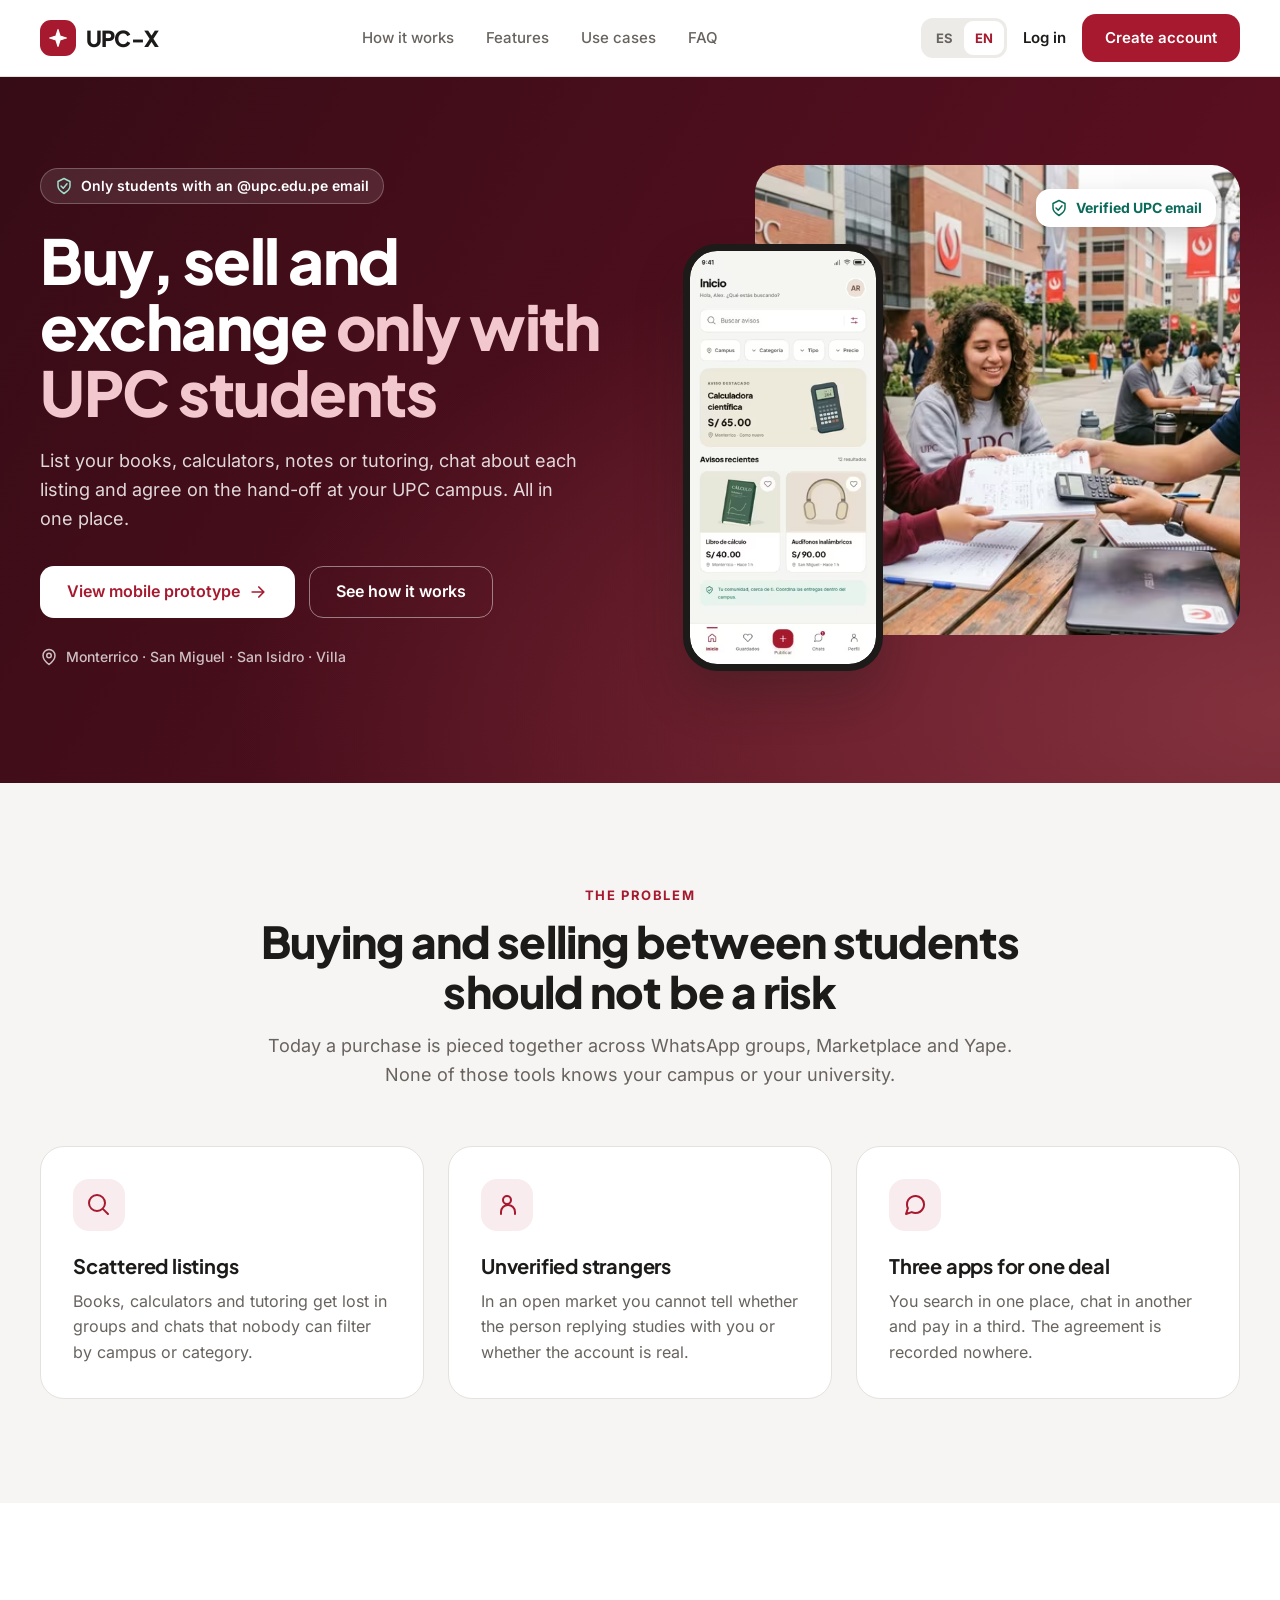
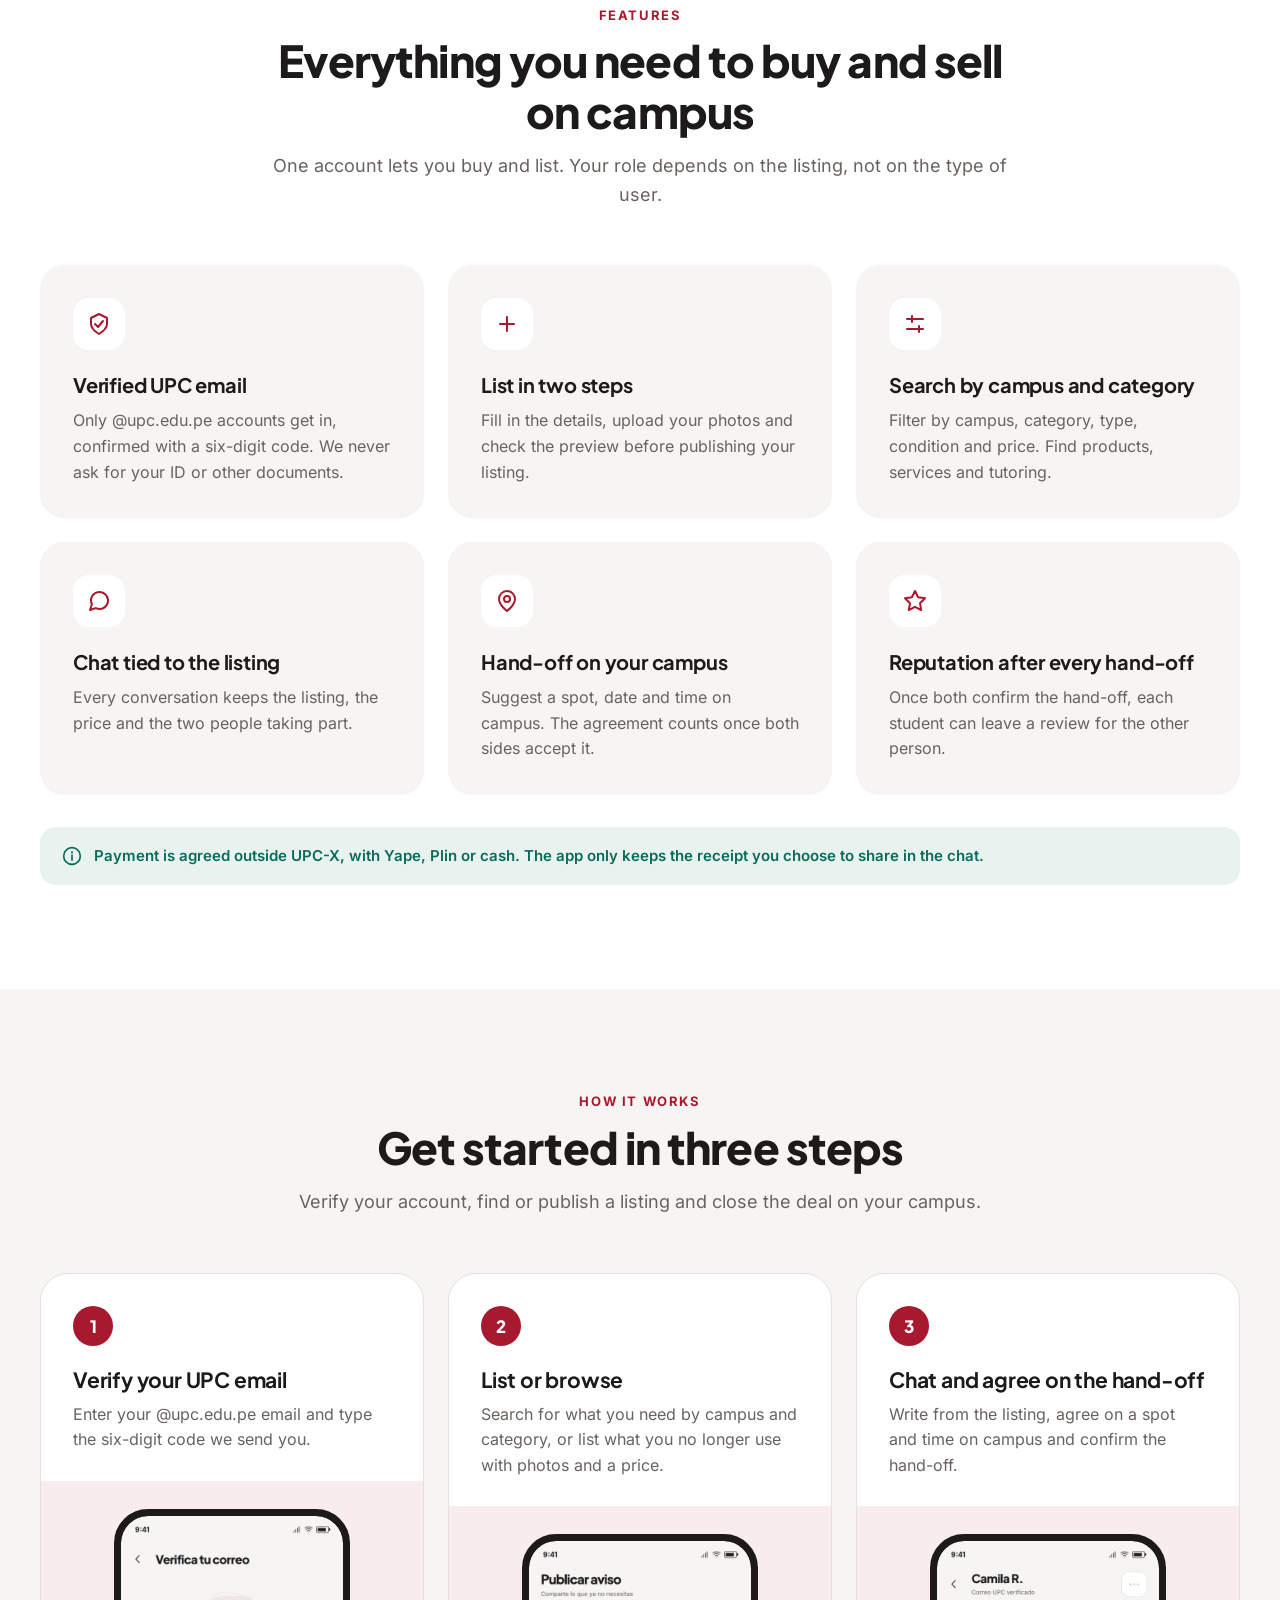
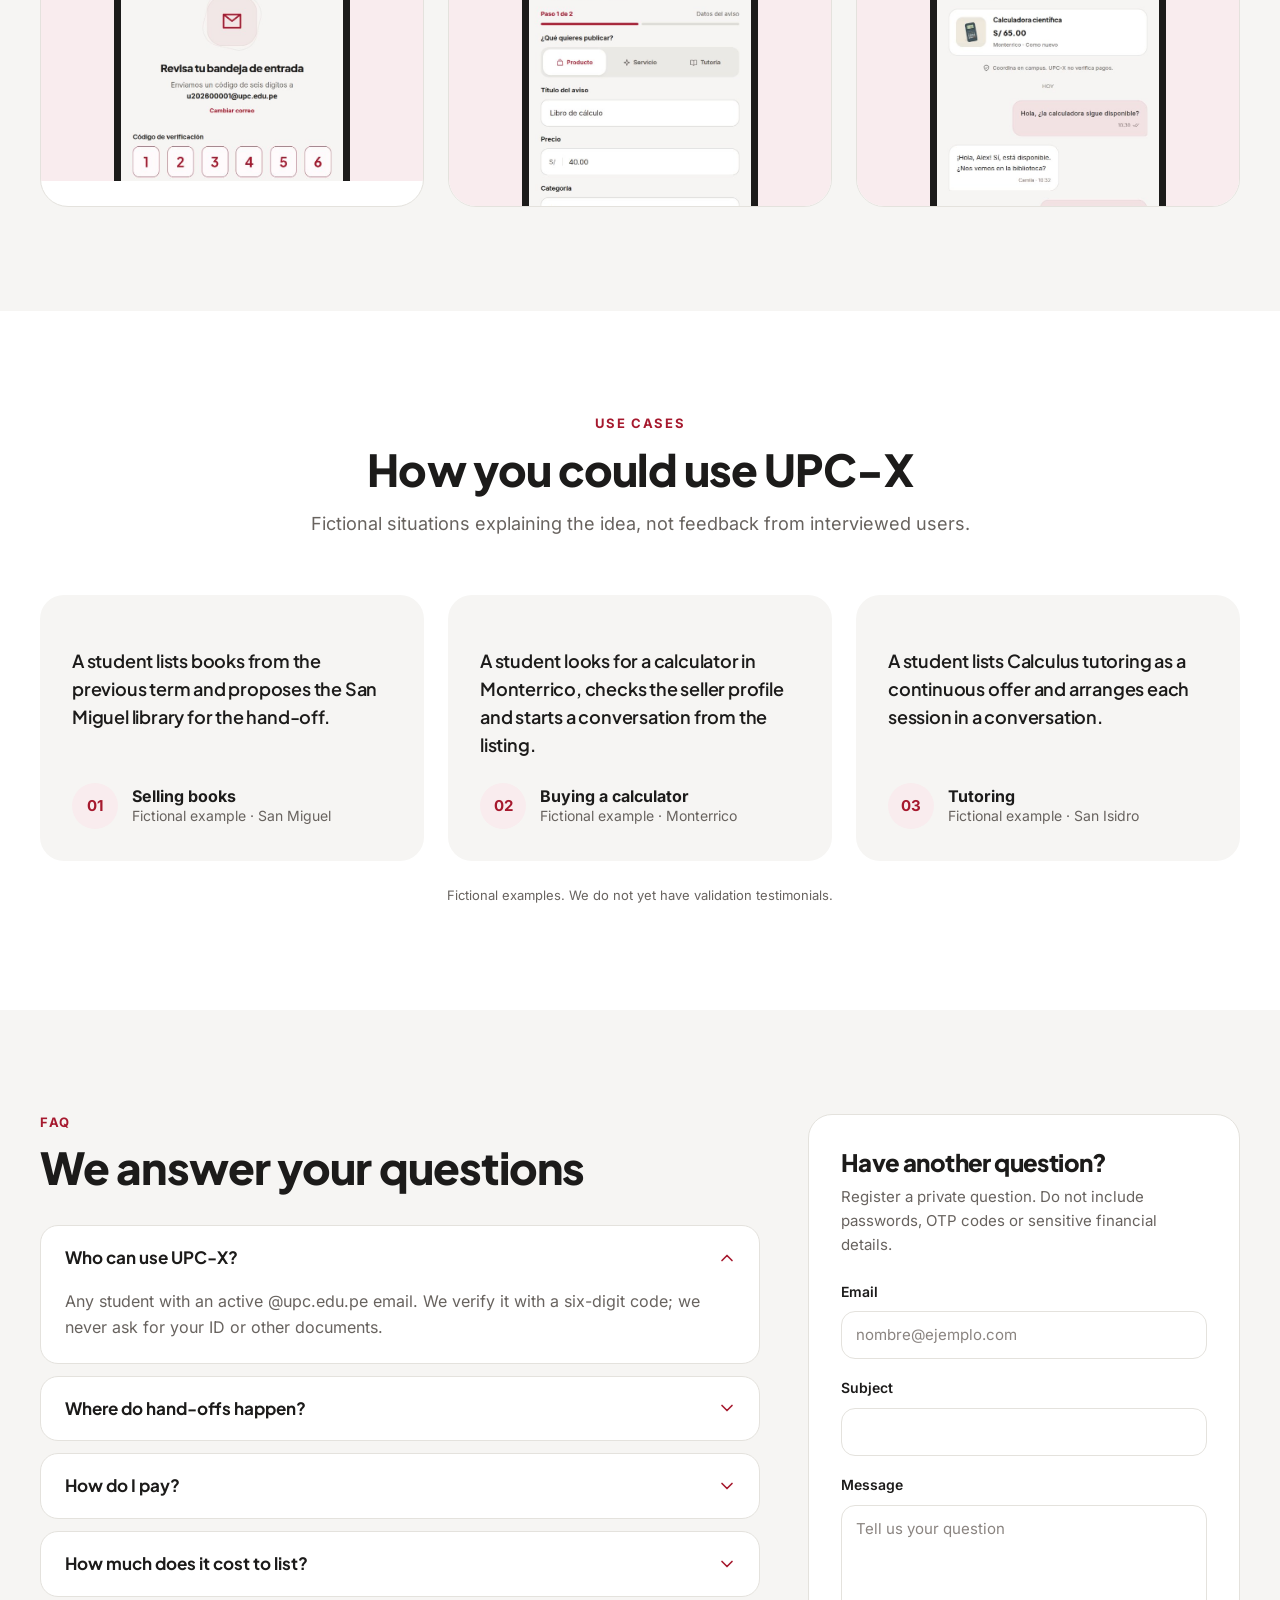
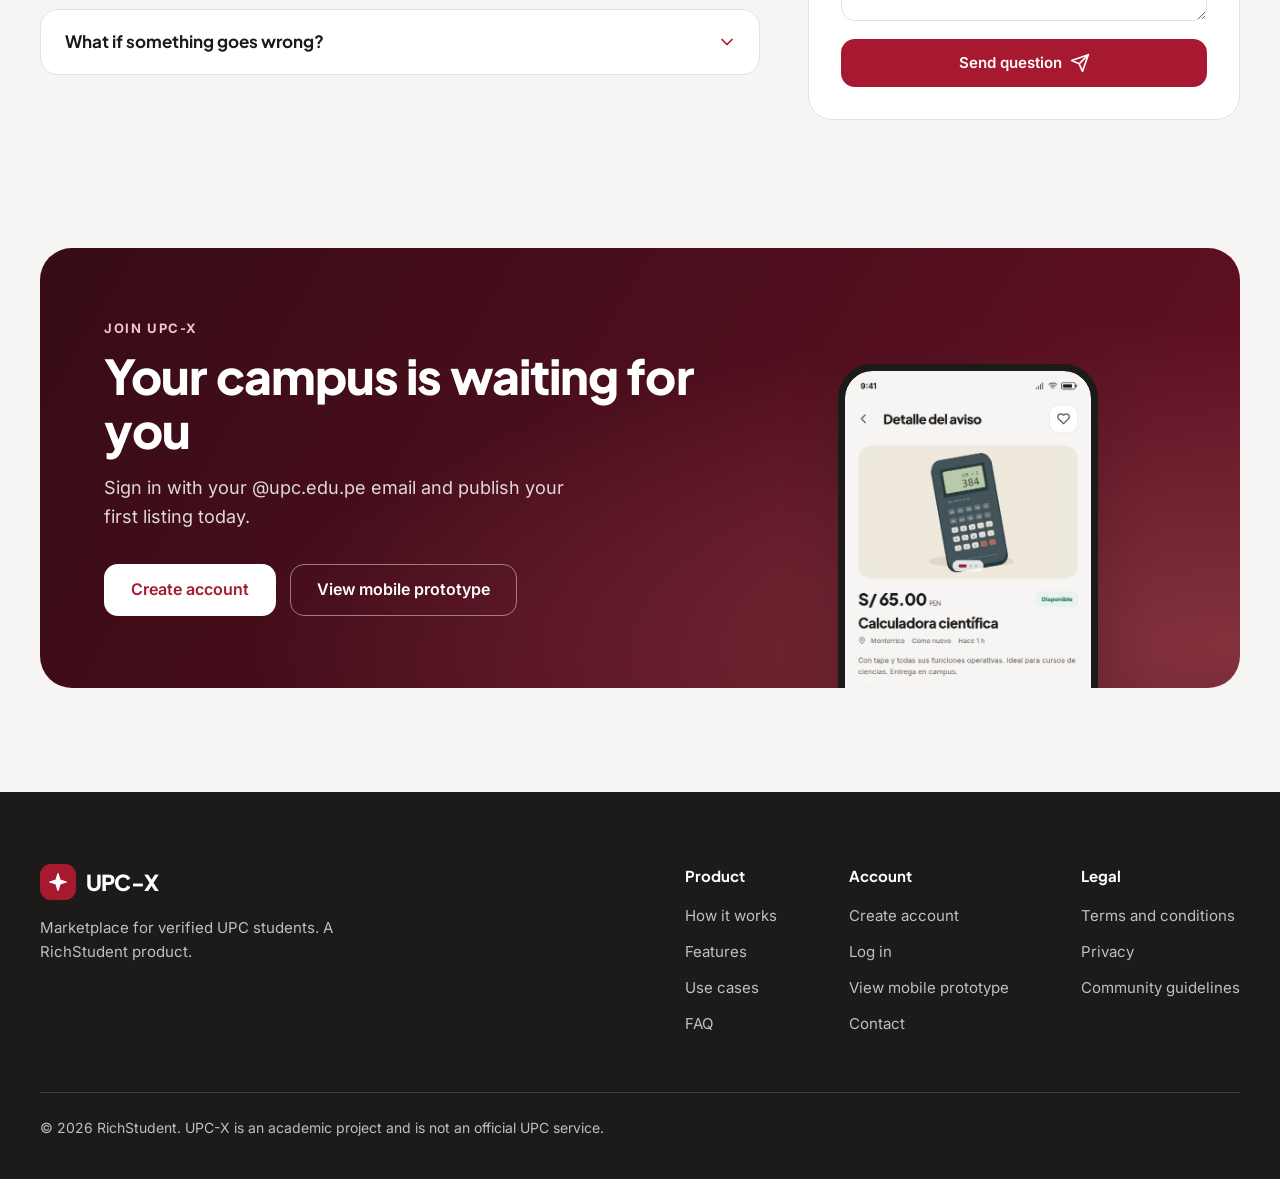
==== commit e0f76feb: "feat: fuentes propias, imágenes AVIF y WebP y aviso del servidor dormido Las fuentes se sirven desde" ====
--- a/index.html
+++ b/index.html
@@ -28,9 +28,10 @@
   <meta name="twitter:image" content="https://upc-x.github.io/Landing-Page/assets/images/og-image.jpg">
   <meta name="twitter:image:alt" content="Portada de UPC-X: estudiantes UPC intercambiando útiles y la aplicación en un celular.">
   <link rel="icon" href="assets/icons/favicon.svg" type="image/svg+xml">
-  <link rel="preconnect" href="https://fonts.googleapis.com">
-  <link rel="preconnect" href="https://fonts.gstatic.com" crossorigin>
-  <link href="https://fonts.googleapis.com/css2?family=Inter:wght@400;500;600;700&amp;family=Plus+Jakarta+Sans:wght@600;700;800&amp;display=swap" rel="stylesheet">
+  <link rel="preload" as="image" type="image/avif" imagesrcset="assets/images/hero-image-800.avif 800w, assets/images/hero-image-1600.avif 1600w" imagesizes="(max-width: 760px) 100vw, 55vw" fetchpriority="high">
+  <link rel="preload" href="assets/fonts/inter-latin-400-normal.woff2" as="font" type="font/woff2" crossorigin>
+  <link rel="preload" href="assets/fonts/plus-jakarta-sans-latin-800-normal.woff2" as="font" type="font/woff2" crossorigin>
+  <link rel="stylesheet" href="css/fonts.css">
   <link rel="stylesheet" href="css/styles.css">
 </head>
 <body>
@@ -81,9 +82,17 @@
             <p class="hero-campus" data-name="Sedes"><svg class="icon" viewBox="0 0 24 24" aria-hidden="true"><path d="M20 10c0 6-8 12-8 12S4 16 4 10a8 8 0 0 1 16 0ZM15 10a3 3 0 1 1-6 0 3 3 0 0 1 6 0Z"/></svg><span data-i18n="heroCampus">Monterrico · San Miguel · San Isidro · Villa</span></p>
           </div>
           <div class="hero-visual" data-name="Visual del hero">
-            <img class="hero-photo" src="assets/images/hero-image.jpg" alt="Estudiantes UPC intercambian una calculadora y apuntes en una mesa del campus." data-i18n-attr="alt:heroPhotoAlt" width="1600" height="873" data-img="hero-image.jpg" data-wire="placeholder">
+            <picture>
+              <source type="image/avif" srcset="assets/images/hero-image-800.avif 800w, assets/images/hero-image-1600.avif 1600w" sizes="(max-width: 760px) 100vw, 55vw">
+              <source type="image/webp" srcset="assets/images/hero-image-800.webp 800w, assets/images/hero-image-1600.webp 1600w" sizes="(max-width: 760px) 100vw, 55vw">
+              <img class="hero-photo" fetchpriority="high" decoding="async" src="assets/images/hero-image.jpg" alt="Estudiantes UPC intercambian una calculadora y apuntes en una mesa del campus." data-i18n-attr="alt:heroPhotoAlt" width="1600" height="873" data-img="hero-image.jpg" data-wire="placeholder">
+            </picture>
             <div class="phone hero-phone" data-name="Celular · Inicio">
-              <img src="assets/images/app-home.jpg" alt="Pantalla de inicio de la app UPC-X con buscador, filtros y avisos recientes." data-i18n-attr="alt:appHomeAlt" width="540" height="1199" data-img="app-home.jpg" data-wire="placeholder">
+              <picture>
+                <source type="image/avif" srcset="assets/images/app-home-270.avif 270w, assets/images/app-home-540.avif 540w" sizes="(max-width: 760px) 180px, 240px">
+                <source type="image/webp" srcset="assets/images/app-home-270.webp 270w, assets/images/app-home-540.webp 540w" sizes="(max-width: 760px) 180px, 240px">
+                <img decoding="async" src="assets/images/app-home.jpg" alt="Pantalla de inicio de la app UPC-X con buscador, filtros y avisos recientes." data-i18n-attr="alt:appHomeAlt" width="540" height="1199" data-img="app-home.jpg" data-wire="placeholder">
+              </picture>
             </div>
             <p class="hero-chip" data-name="badge · Correo UPC verificado"><svg class="icon" viewBox="0 0 24 24" aria-hidden="true"><path d="m12 2 8 4v6c0 5-8 10-8 10S4 17 4 12V6Zm-4 10 3 3 5-6"/></svg><span data-i18n="verifiedChip">Correo UPC verificado</span></p>
           </div>
@@ -174,7 +183,7 @@
                 <p data-i18n="step1Text">Ingresa tu correo @upc.edu.pe y escribe el código de seis dígitos que te enviamos.</p>
               </div>
               <div class="step-shot" data-name="Captura">
-                <div class="phone" data-name="Celular · Verificación"><img src="assets/images/app-verification.jpg" alt="Pantalla de verificación con el código de seis dígitos." data-i18n-attr="alt:appVerifyAlt" width="540" height="1199" loading="lazy" data-img="app-verification.jpg" data-wire="placeholder"></div>
+                <div class="phone" data-name="Celular · Verificación"><img src="assets/images/app-verification.jpg" alt="Pantalla de verificación con el código de seis dígitos." data-i18n-attr="alt:appVerifyAlt" width="540" height="1199" loading="lazy" decoding="async" data-img="app-verification.jpg" data-wire="placeholder"></div>
               </div>
             </li>
             <li class="step" data-name="Paso 2 · Publica o explora">
@@ -184,7 +193,7 @@
                 <p data-i18n="step2Text">Busca lo que necesitas por sede y categoría, o publica lo que ya no usas con fotos y precio.</p>
               </div>
               <div class="step-shot" data-name="Captura">
-                <div class="phone" data-name="Celular · Publicar"><img src="assets/images/app-publish.jpg" alt="Formulario para publicar un aviso con tipo, título, precio y categoría." data-i18n-attr="alt:appPublishAlt" width="540" height="1199" loading="lazy" data-img="app-publish.jpg" data-wire="placeholder"></div>
+                <div class="phone" data-name="Celular · Publicar"><img src="assets/images/app-publish.jpg" alt="Formulario para publicar un aviso con tipo, título, precio y categoría." data-i18n-attr="alt:appPublishAlt" width="540" height="1199" loading="lazy" decoding="async" data-img="app-publish.jpg" data-wire="placeholder"></div>
               </div>
             </li>
             <li class="step" data-name="Paso 3 · Acuerda">
@@ -194,7 +203,7 @@
                 <p data-i18n="step3Text">Escribe desde el aviso, acuerden punto y hora en el campus y confirmen la entrega.</p>
               </div>
               <div class="step-shot" data-name="Captura">
-                <div class="phone" data-name="Celular · Chat"><img src="assets/images/app-chat.jpg" alt="Conversación sobre una calculadora con la propuesta de encuentro." data-i18n-attr="alt:appChatAlt" width="540" height="1199" loading="lazy" data-img="app-chat.jpg" data-wire="placeholder"></div>
+                <div class="phone" data-name="Celular · Chat"><img src="assets/images/app-chat.jpg" alt="Conversación sobre una calculadora con la propuesta de encuentro." data-i18n-attr="alt:appChatAlt" width="540" height="1199" loading="lazy" decoding="async" data-img="app-chat.jpg" data-wire="placeholder"></div>
               </div>
             </li>
           </ol>
@@ -252,7 +261,7 @@
               </details>
               <details class="faq-item" data-name="Pregunta · Problemas">
                 <summary><span data-i18n="faq5Q">¿Qué pasa si algo sale mal?</span><svg class="icon faq-icon" viewBox="0 0 24 24" aria-hidden="true"><path d="m6 9 6 6 6-6"/></svg></summary>
-                <p data-i18n="faq5A">Puedes cancelar el acuerdo antes de la entrega, reportar un aviso desde su detalle y reportar o bloquear a una persona desde la conversación o su perfil. Para otras incidencias, escríbenos por soporte. Las reseñas solo se habilitan cuando ambas partes confirman la entrega.</p>
+                <p data-i18n="faq5A">Puedes cancelar el acuerdo antes de la entrega y reportar un aviso desde su detalle. Para otras incidencias, escríbenos por soporte. Las reseñas solo se habilitan cuando ambas partes confirman la entrega.</p>
               </details>
             </div>
           </div>
@@ -295,7 +304,7 @@
               </div>
             </div>
             <div class="cta-visual" data-name="Visual">
-              <div class="phone cta-phone" data-name="Celular · Detalle del aviso"><img src="assets/images/app-detail.jpg" alt="Detalle de un aviso con precio, sede de entrega y botón para contactar." data-i18n-attr="alt:appDetailAlt" width="540" height="1199" loading="lazy" data-img="app-detail.jpg" data-wire="placeholder"></div>
+              <div class="phone cta-phone" data-name="Celular · Detalle del aviso"><img src="assets/images/app-detail.jpg" alt="Detalle de un aviso con precio, sede de entrega y botón para contactar." data-i18n-attr="alt:appDetailAlt" width="540" height="1199" loading="lazy" decoding="async" data-img="app-detail.jpg" data-wire="placeholder"></div>
             </div>
           </div>
         </div>
@@ -332,7 +341,6 @@
               <a href="terminos.html" data-i18n="footerTerms">Términos y condiciones</a>
               <a href="terminos.html#privacidad" data-i18n="footerPrivacy">Privacidad</a>
               <a href="terminos.html#normas" data-i18n="footerRules">Normas de la comunidad</a>
-              <a href="https://app.upcx.tech/eliminar-cuenta" data-i18n="footerDeleteAccount">Eliminar cuenta</a>
             </div>
           </nav>
         </div>
--- a/css/fonts.css
+++ b/css/fonts.css
@@ -0,0 +1,7 @@
+@font-face { font-family: 'Inter'; font-style: normal; font-weight: 400; font-display: swap; src: url('../assets/fonts/inter-latin-400-normal.woff2') format('woff2'); }
+@font-face { font-family: 'Inter'; font-style: normal; font-weight: 500; font-display: swap; src: url('../assets/fonts/inter-latin-500-normal.woff2') format('woff2'); }
+@font-face { font-family: 'Inter'; font-style: normal; font-weight: 600; font-display: swap; src: url('../assets/fonts/inter-latin-600-normal.woff2') format('woff2'); }
+@font-face { font-family: 'Inter'; font-style: normal; font-weight: 700; font-display: swap; src: url('../assets/fonts/inter-latin-700-normal.woff2') format('woff2'); }
+@font-face { font-family: 'Plus Jakarta Sans'; font-style: normal; font-weight: 600; font-display: swap; src: url('../assets/fonts/plus-jakarta-sans-latin-600-normal.woff2') format('woff2'); }
+@font-face { font-family: 'Plus Jakarta Sans'; font-style: normal; font-weight: 700; font-display: swap; src: url('../assets/fonts/plus-jakarta-sans-latin-700-normal.woff2') format('woff2'); }
+@font-face { font-family: 'Plus Jakarta Sans'; font-style: normal; font-weight: 800; font-display: swap; src: url('../assets/fonts/plus-jakarta-sans-latin-800-normal.woff2') format('woff2'); }
--- a/css/styles.css
+++ b/css/styles.css
@@ -1051,6 +1051,15 @@
   margin-top: 6px;
 }
 
+.terms section p + p {
+  margin-top: 12px;
+}
+
+.terms section p a {
+  color: var(--primary);
+  text-decoration: underline;
+}
+
 .terms-list {
   display: flex;
   flex-direction: column;
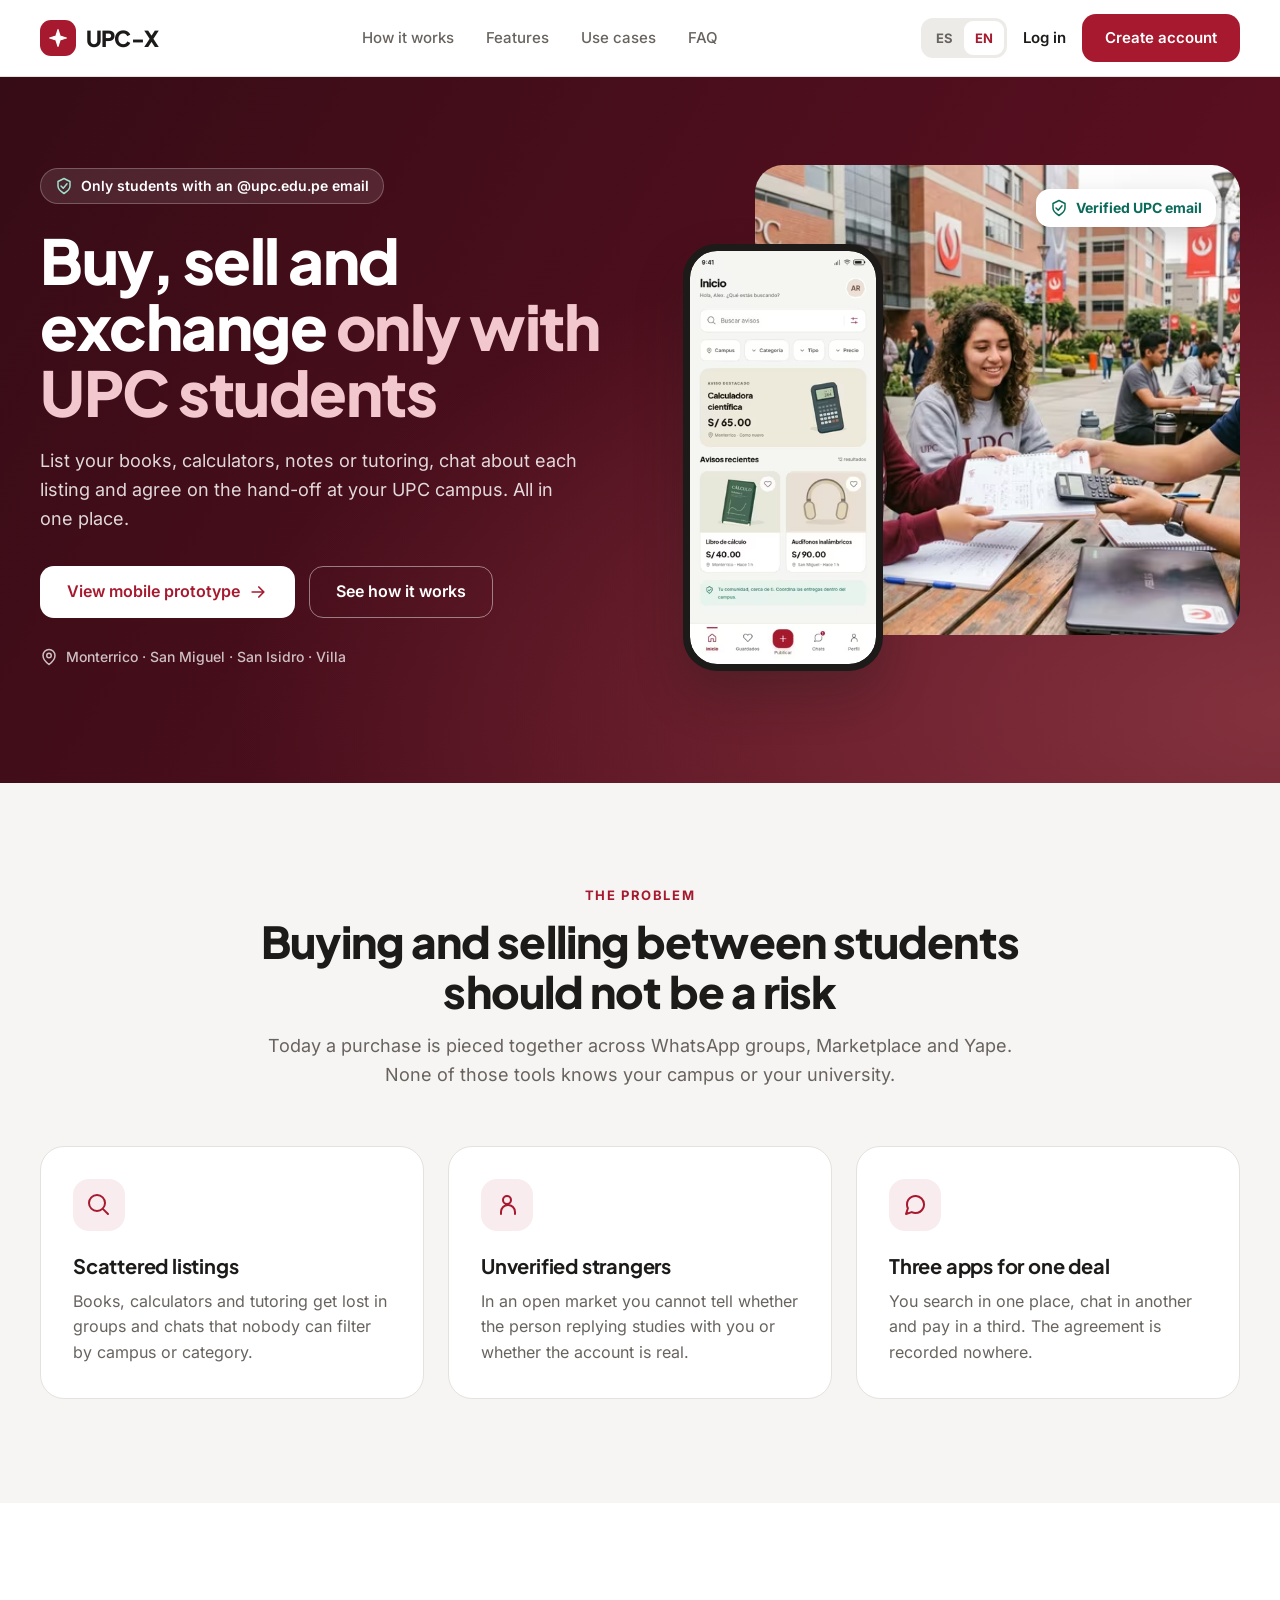
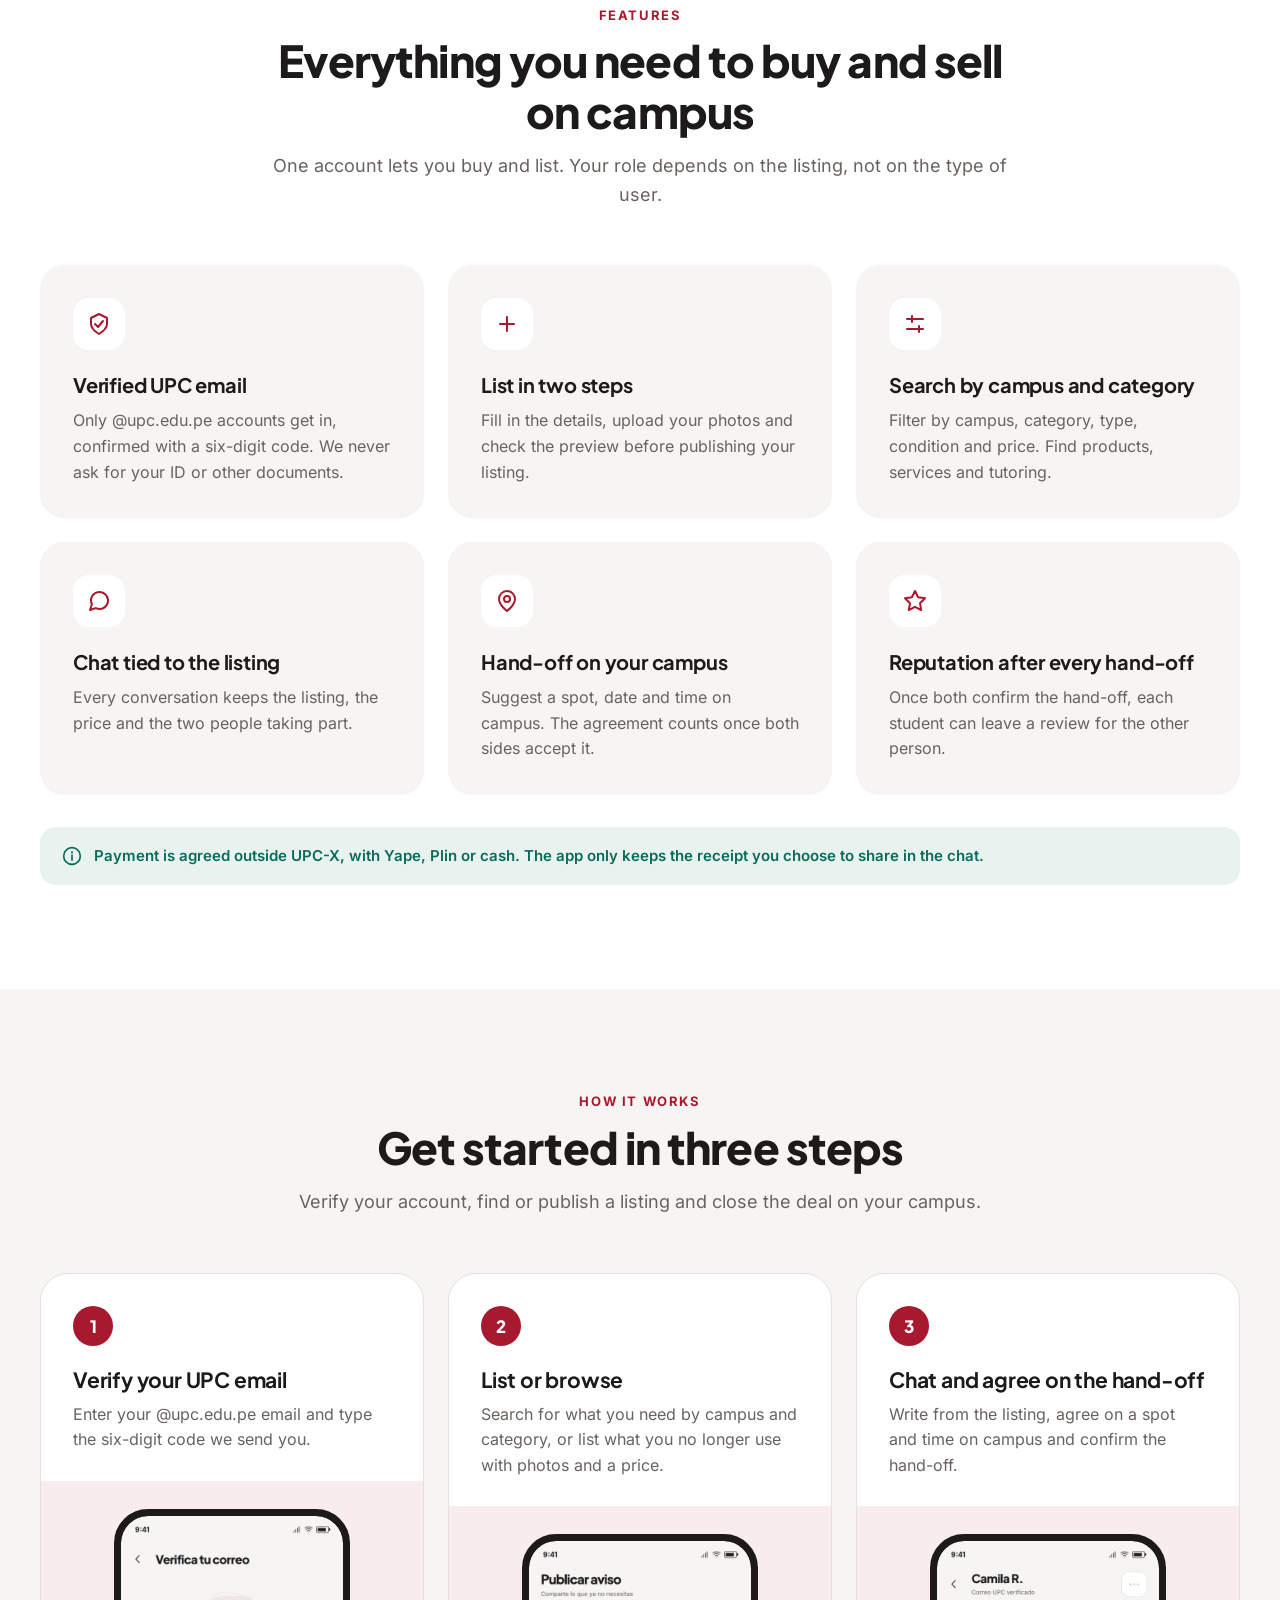
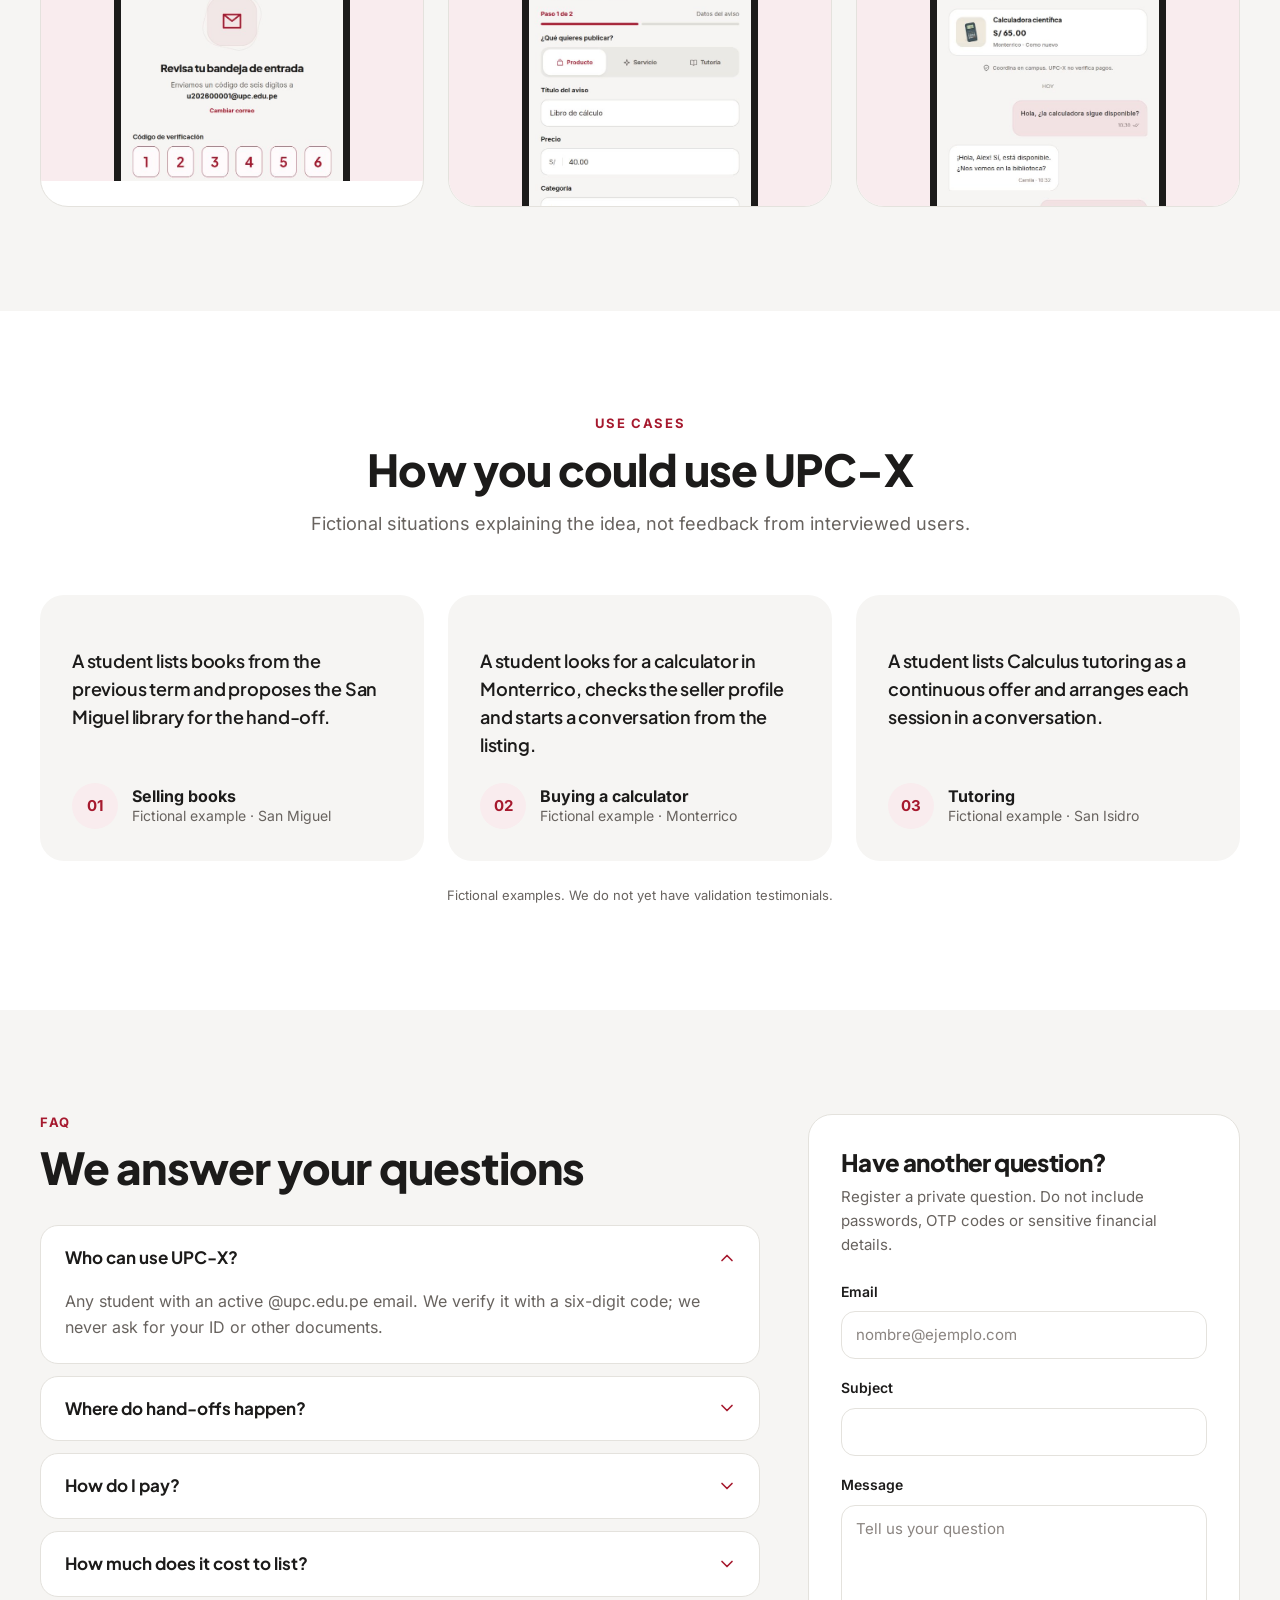
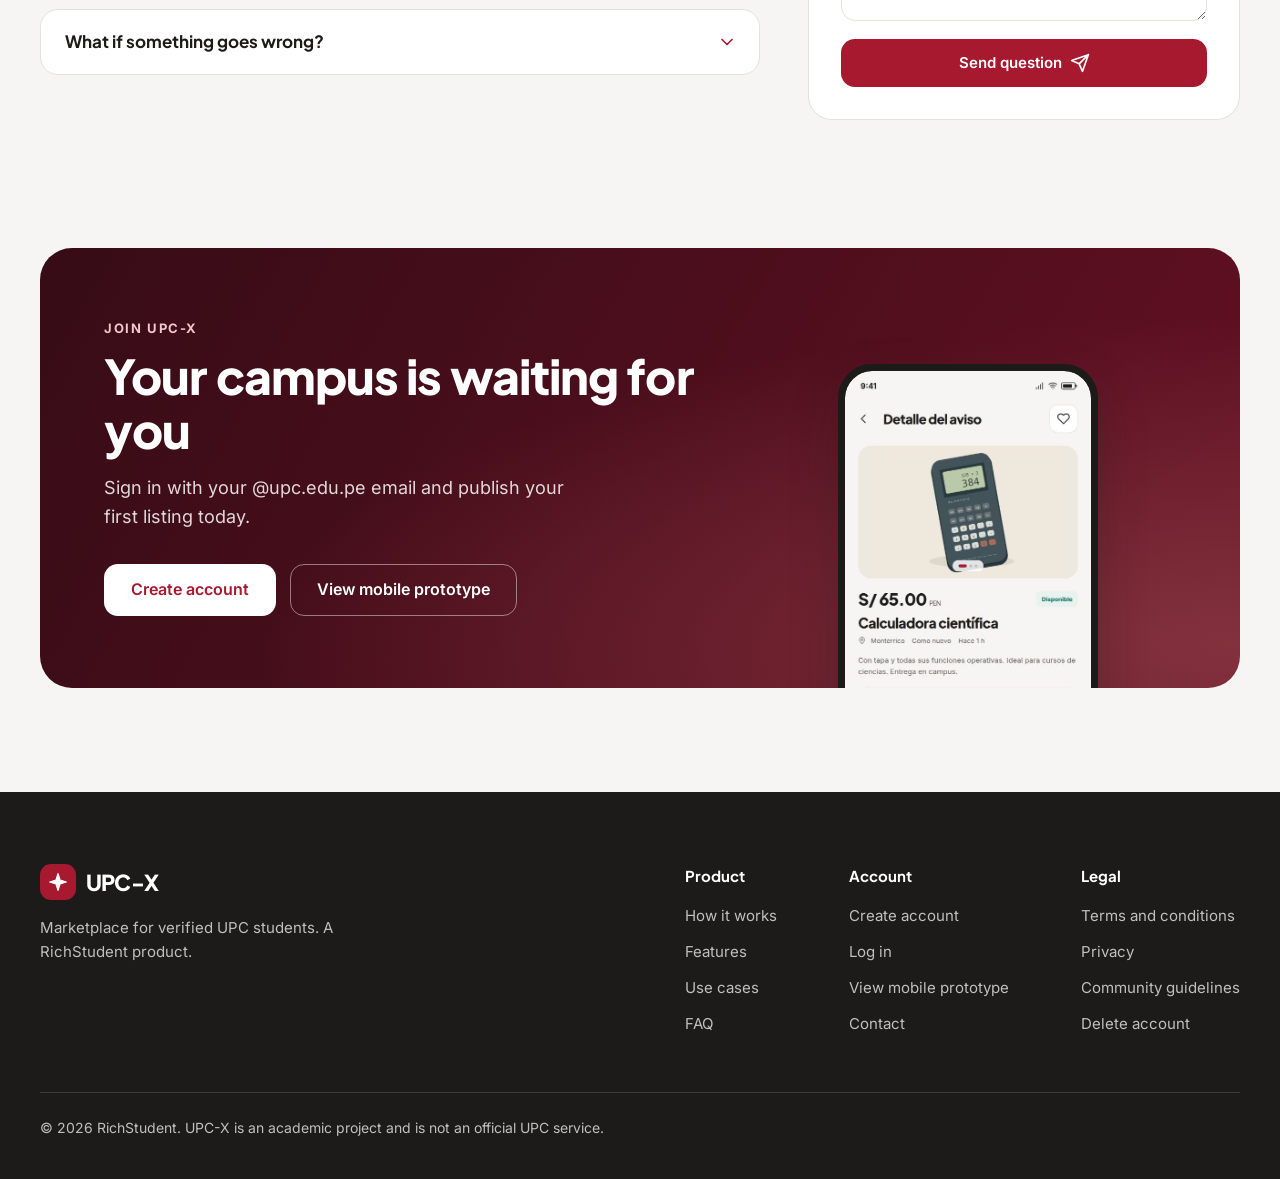
==== commit 62d42b33: "chore: integrar main antes de publicar" ====
--- a/index.html
+++ b/index.html
@@ -261,7 +261,7 @@
               </details>
               <details class="faq-item" data-name="Pregunta · Problemas">
                 <summary><span data-i18n="faq5Q">¿Qué pasa si algo sale mal?</span><svg class="icon faq-icon" viewBox="0 0 24 24" aria-hidden="true"><path d="m6 9 6 6 6-6"/></svg></summary>
-                <p data-i18n="faq5A">Puedes cancelar el acuerdo antes de la entrega y reportar un aviso desde su detalle. Para otras incidencias, escríbenos por soporte. Las reseñas solo se habilitan cuando ambas partes confirman la entrega.</p>
+                <p data-i18n="faq5A">Puedes cancelar el acuerdo antes de la entrega, reportar un aviso desde su detalle y reportar o bloquear a una persona desde la conversación o su perfil. Para otras incidencias, escríbenos por soporte. Las reseñas solo se habilitan cuando ambas partes confirman la entrega.</p>
               </details>
             </div>
           </div>
@@ -341,6 +341,7 @@
               <a href="terminos.html" data-i18n="footerTerms">Términos y condiciones</a>
               <a href="terminos.html#privacidad" data-i18n="footerPrivacy">Privacidad</a>
               <a href="terminos.html#normas" data-i18n="footerRules">Normas de la comunidad</a>
+              <a href="https://app.upcx.tech/eliminar-cuenta" data-i18n="footerDeleteAccount">Eliminar cuenta</a>
             </div>
           </nav>
         </div>
